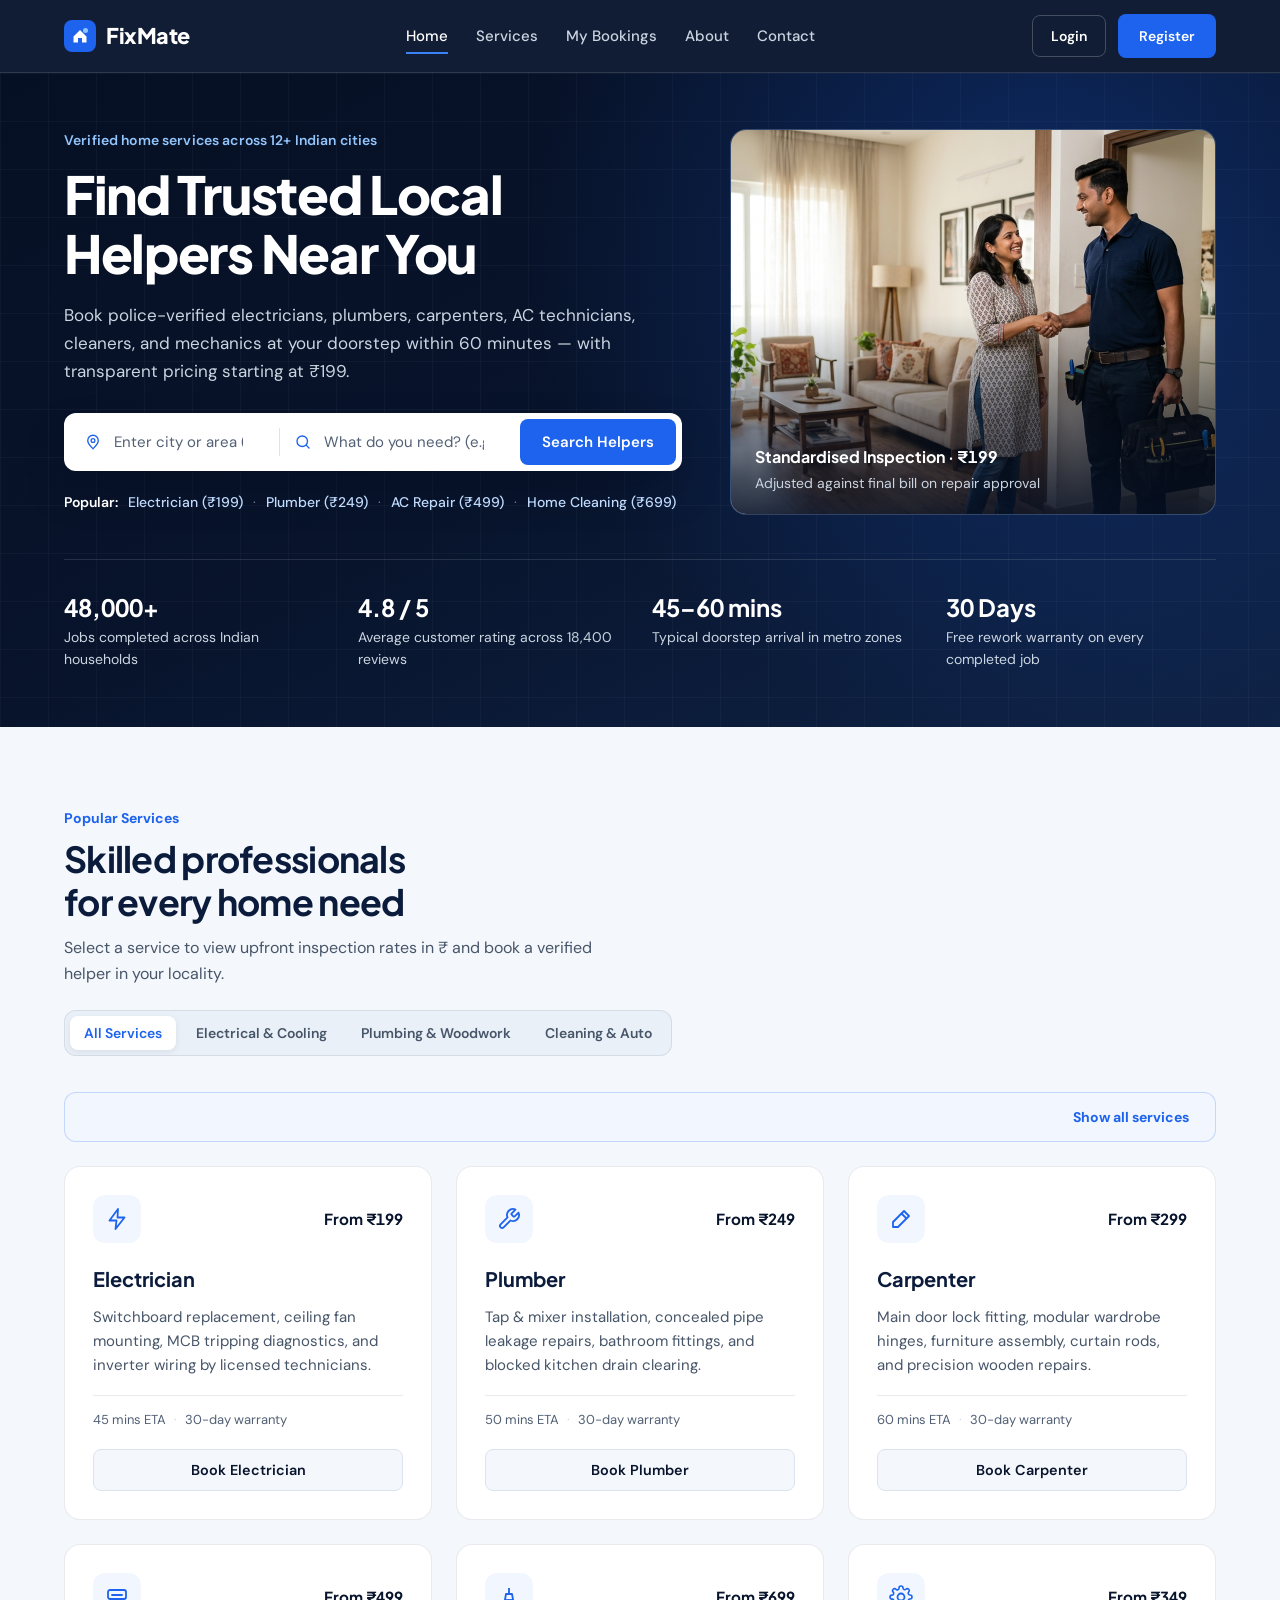
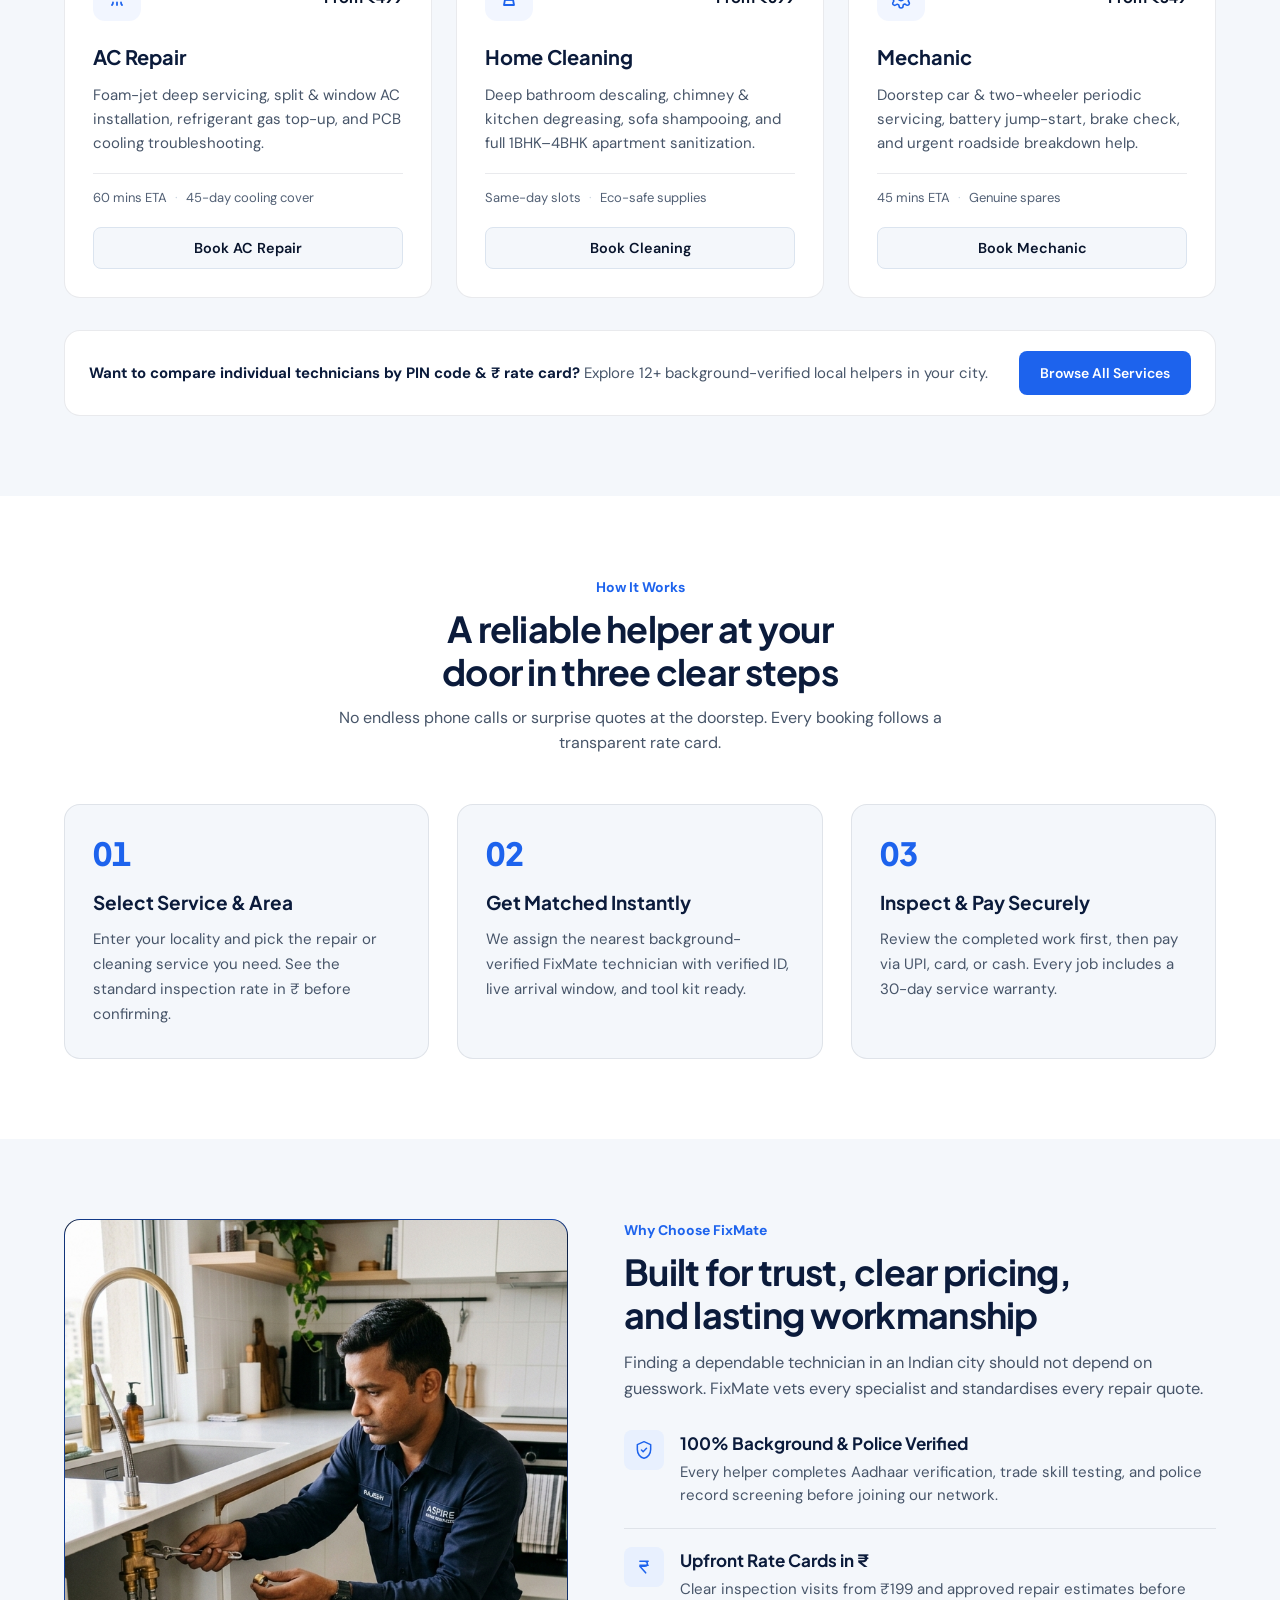
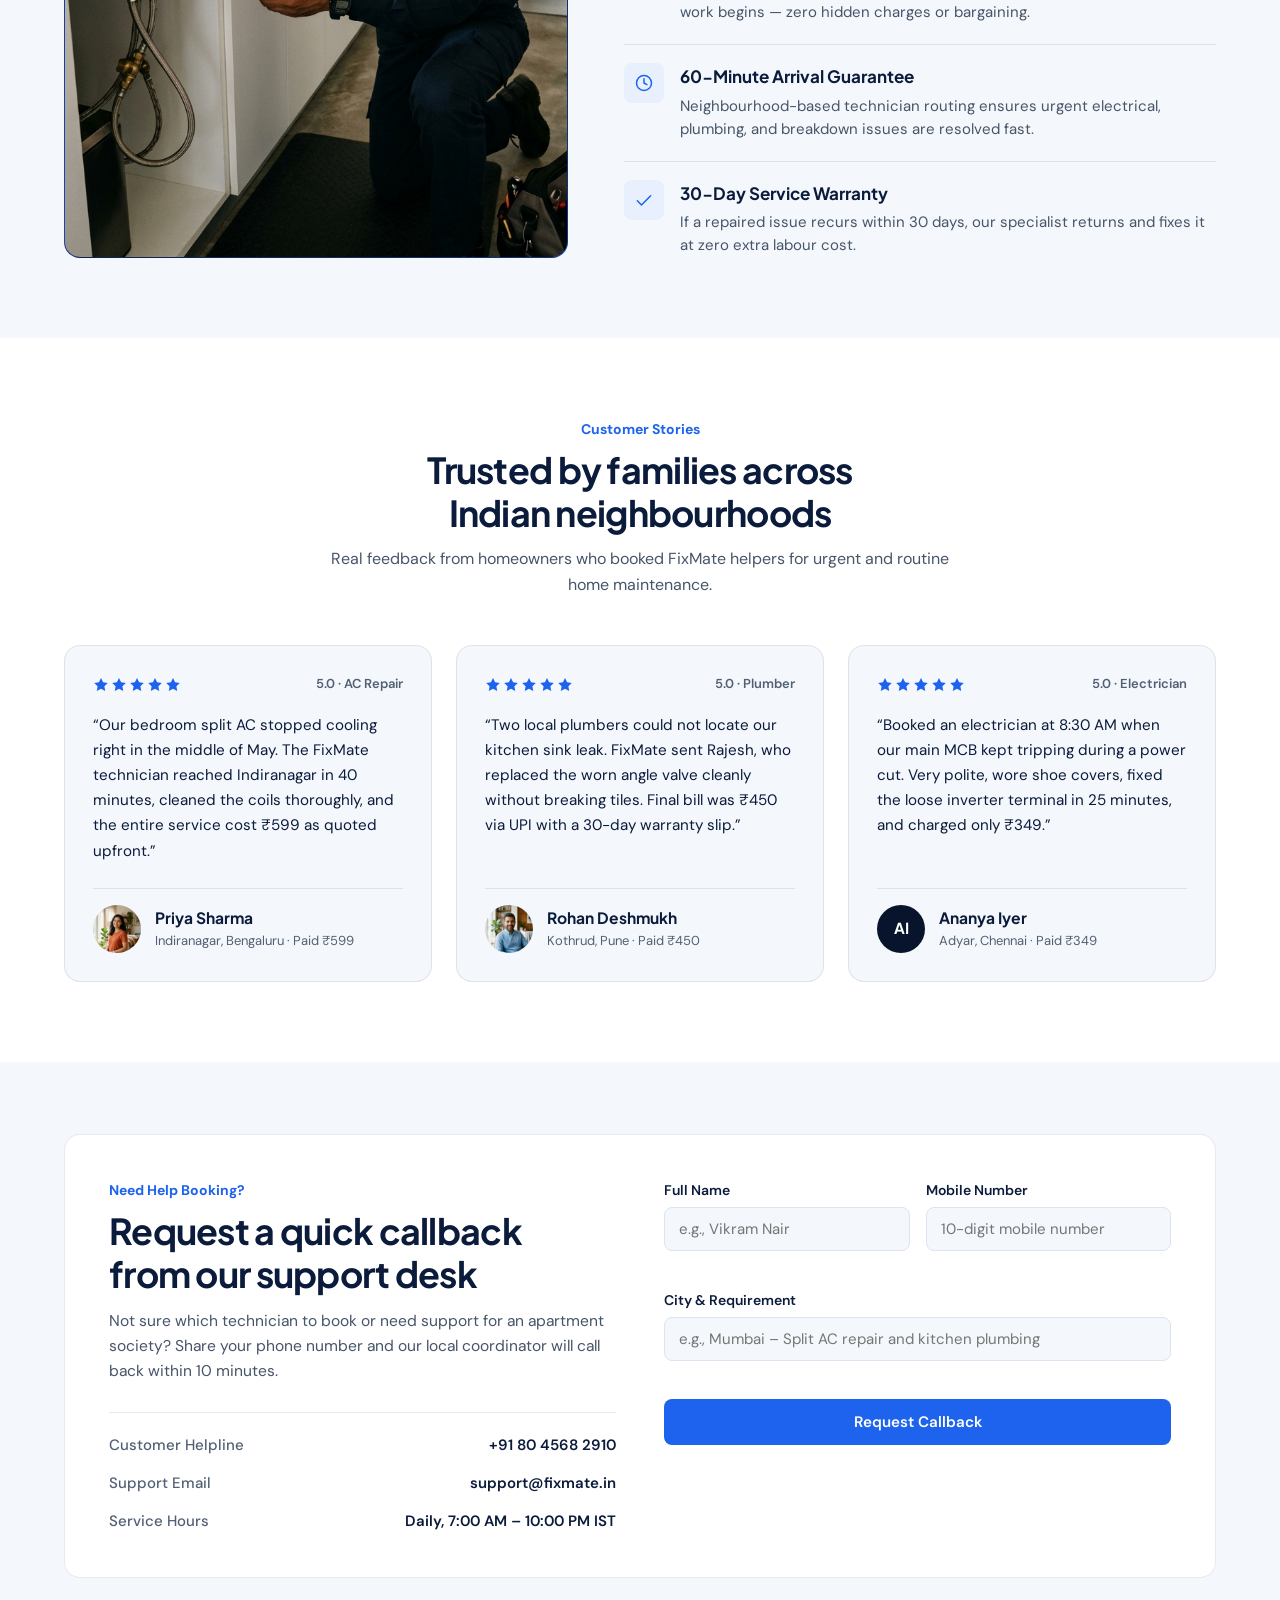
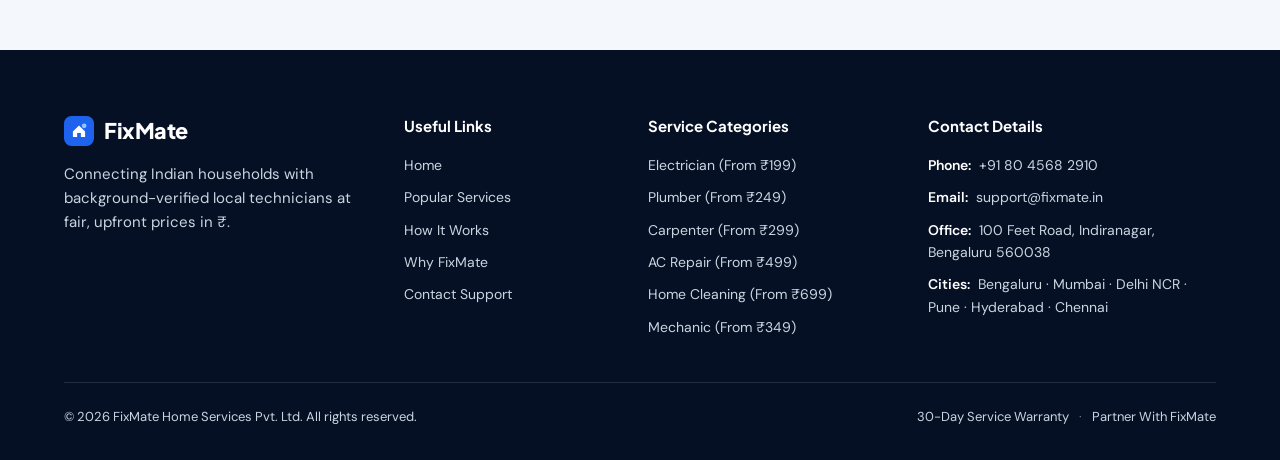
==== fixmate-website/index.html @ 003e2455 "fixmate final version" ====
<!doctype html>
<html lang="en">
  <head>
    <meta charset="UTF-8" />
    <meta name="viewport" content="width=device-width, initial-scale=1.0" />
    <title>FixMate – Find Local Helpers</title>
    <meta
      name="description"
      content="Book background-verified electricians, plumbers, carpenters, AC technicians, home cleaners, and mechanics near you with upfront ₹ pricing."
    />
    <meta property="og:title" content="FixMate – Find Local Helpers" />
    <meta
      property="og:description"
      content="Book background-verified electricians, plumbers, carpenters, AC technicians, home cleaners, and mechanics near you with upfront ₹ pricing."
    />
    <meta property="og:type" content="website" />
    <meta name="twitter:card" content="summary_large_image" />
    <link rel="preconnect" href="https://fonts.googleapis.com" />
    <link rel="preconnect" href="https://fonts.gstatic.com" crossorigin />
    <link
      href="https://fonts.googleapis.com/css2?family=DM+Sans:ital,opsz,wght@0,9..40,400..700;1,9..40,400..700&family=Plus+Jakarta+Sans:wght@500;600;700;800&display=swap"
      rel="stylesheet"
    />
    <link rel="stylesheet" href="css/style.css" />
  </head>
  <body>
    <a class="skip-link" href="#main-content">Skip to main content</a>

    <!-- Header / Navbar -->
    <header class="site-header" id="siteHeader">
      <div class="container header-inner">
        <!-- Zone 1: Brand Wordmark -->
        <a href="#home" class="brand-logo" aria-label="FixMate Home">
          <svg
            class="brand-mark"
            width="32"
            height="32"
            viewBox="0 0 32 32"
            fill="none"
            xmlns="http://www.w3.org/2000/svg"
            aria-hidden="true"
          >
            <rect width="32" height="32" rx="8" fill="#1D63ED" />
            <path
              d="M9.5 16.5L16 10L22.5 16.5V22.5H18V18H14V22.5H9.5V16.5Z"
              fill="#FFFFFF"
            />
            <circle cx="21.5" cy="10.5" r="2.5" fill="#93C5FD" />
          </svg>
          <span class="brand-name">FixMate</span>
        </a>

        <!-- Zone 2: Navigation Links -->
        <nav class="main-nav" aria-label="Primary Navigation">
          <a href="#home" class="nav-link is-active" aria-current="page">Home</a>
          <a href="#services" class="nav-link">Services</a>
          <a href="customer-dashboard.html" class="nav-link">My Bookings</a>
          <a href="#about" class="nav-link">About</a>
          <a href="#contact" class="nav-link">Contact</a>
        </nav>

        <!-- Zone 3: Auth Actions -->
        <div class="header-actions" id="headerAuthArea">
          <a href="login.html" class="btn-ghost">Login</a>
          <a href="register.html" class="btn-primary">Register</a>
        </div>

        <!-- Mobile Menu Toggle -->
        <button
          type="button"
          class="mobile-menu-btn"
          id="mobileMenuBtn"
          aria-expanded="false"
          aria-controls="mobileDrawer"
          aria-label="Open navigation menu"
        >
          <svg width="24" height="24" viewBox="0 0 24 24" fill="none" aria-hidden="true">
            <path
              d="M4 7H20M4 12H20M4 17H20"
              stroke="currentColor"
              stroke-width="2"
              stroke-linecap="round"
            />
          </svg>
        </button>
      </div>

      <!-- Mobile Navigation Drawer -->
      <div class="mobile-drawer" id="mobileDrawer" hidden>
        <nav class="mobile-nav" aria-label="Mobile Navigation">
          <a href="#home" class="mobile-nav-link is-active" aria-current="page">Home</a>
          <a href="#services" class="mobile-nav-link">Services</a>
          <a href="customer-dashboard.html" class="mobile-nav-link">My Bookings</a>
          <a href="#about" class="mobile-nav-link">About</a>
          <a href="#contact" class="mobile-nav-link">Contact</a>
        </nav>
        <div class="mobile-drawer-actions">
          <a href="login.html" class="btn-outline-dark">Login</a>
          <a href="register.html" class="btn-primary">Register</a>
        </div>
      </div>
    </header>

    <main id="main-content">
      <!-- Hero Section -->
      <section class="hero-section" id="home">
        <div class="hero-backdrop" aria-hidden="true"></div>
        <div class="container">
          <div class="hero-grid">
            <div class="hero-copy">
              <p class="hero-kicker">Verified home services across 12+ Indian cities</p>
              <h1 class="hero-title">Find Trusted Local Helpers Near You</h1>
              <p class="hero-subtitle">
                Book police-verified electricians, plumbers, carpenters, AC technicians, cleaners,
                and mechanics at your doorstep within 60 minutes — with transparent pricing starting
                at ₹199.
              </p>

              <!-- Hero Search Bar -->
              <form class="hero-search-form" id="heroSearchForm" novalidate>
                <div class="search-field-group">
                  <label for="locationInput" class="sr-only">Your Location</label>
                  <div class="input-with-icon">
                    <svg
                      class="field-icon"
                      width="18"
                      height="18"
                      viewBox="0 0 24 24"
                      fill="none"
                      aria-hidden="true"
                    >
                      <path
                        d="M12 21C15.5 17.4 19 14.1764 19 10.2C19 6.22355 15.866 3 12 3C8.13401 3 5 6.22355 5 10.2C5 14.1764 8.5 17.4 12 21Z"
                        stroke="currentColor"
                        stroke-width="1.8"
                      />
                      <circle cx="12" cy="10" r="2.5" stroke="currentColor" stroke-width="1.8" />
                    </svg>
                    <input
                      type="text"
                      id="locationInput"
                      name="location"
                      list="indianCitiesList"
                      placeholder="Enter city or area (e.g., Bengaluru)"
                      autocomplete="off"
                    />
                    <datalist id="indianCitiesList">
                      <option value="Indiranagar, Bengaluru"></option>
                      <option value="Andheri West, Mumbai"></option>
                      <option value="Saket, New Delhi"></option>
                      <option value="Kothrud, Pune"></option>
                      <option value="Banjara Hills, Hyderabad"></option>
                      <option value="Adyar, Chennai"></option>
                    </datalist>
                  </div>
                </div>

                <div class="search-divider" aria-hidden="true"></div>

                <div class="search-field-group">
                  <label for="serviceInput" class="sr-only">Search Service</label>
                  <div class="input-with-icon">
                    <svg
                      class="field-icon"
                      width="18"
                      height="18"
                      viewBox="0 0 24 24"
                      fill="none"
                      aria-hidden="true"
                    >
                      <circle cx="11" cy="11" r="7" stroke="currentColor" stroke-width="1.8" />
                      <path
                        d="M20 20L16.5 16.5"
                        stroke="currentColor"
                        stroke-width="1.8"
                        stroke-linecap="round"
                      />
                    </svg>
                    <input
                      type="text"
                      id="serviceInput"
                      name="service"
                      list="popularServicesList"
                      placeholder="What do you need? (e.g., Electrician, AC Repair)"
                      autocomplete="off"
                    />
                    <datalist id="popularServicesList">
                      <option value="Electrician"></option>
                      <option value="Plumber"></option>
                      <option value="Carpenter"></option>
                      <option value="AC Repair"></option>
                      <option value="Home Cleaning"></option>
                      <option value="Mechanic"></option>
                    </datalist>
                  </div>
                </div>

                <button type="submit" class="btn-search">Search Helpers</button>
              </form>

              <!-- Quick Search Shortcuts -->
              <div class="hero-quick-links">
                <span class="quick-label">Popular:</span>
                <button type="button" class="quick-link-btn" data-quick-service="Electrician">
                  Electrician (₹199)
                </button>
                <span class="meta-sep" aria-hidden="true">·</span>
                <button type="button" class="quick-link-btn" data-quick-service="Plumber">
                  Plumber (₹249)
                </button>
                <span class="meta-sep" aria-hidden="true">·</span>
                <button type="button" class="quick-link-btn" data-quick-service="AC Repair">
                  AC Repair (₹499)
                </button>
                <span class="meta-sep" aria-hidden="true">·</span>
                <button type="button" class="quick-link-btn" data-quick-service="Home Cleaning">
                  Home Cleaning (₹699)
                </button>
              </div>
            </div>

            <!-- Hero Visual Column -->
            <div class="hero-visual">
              <div class="hero-image-frame">
                <img
                  src="assets/images/hero-helper.jpg"
                  alt="FixMate uniformed home technician warmly greeting an Indian homeowner in a sunlit living room"
                  referrerpolicy="no-referrer"
                  loading="eager"
                />
                <div class="hero-image-scrim" aria-hidden="true"></div>
                <div class="hero-image-caption">
                  <p class="caption-title">Standardised Inspection · ₹199</p>
                  <p class="caption-sub">Adjusted against final bill on repair approval</p>
                </div>
              </div>
            </div>
          </div>

          <!-- Full-Width Proof & Metrics Strip -->
          <div class="hero-metrics-strip" aria-label="Platform Trust Highlights">
            <div class="metric-item">
              <p class="metric-value">48,000+</p>
              <p class="metric-label">Jobs completed across Indian households</p>
            </div>
            <div class="metric-item">
              <p class="metric-value">4.8 / 5</p>
              <p class="metric-label">Average customer rating across 18,400 reviews</p>
            </div>
            <div class="metric-item">
              <p class="metric-value">45–60 mins</p>
              <p class="metric-label">Typical doorstep arrival in metro zones</p>
            </div>
            <div class="metric-item">
              <p class="metric-value">30 Days</p>
              <p class="metric-label">Free rework warranty on every completed job</p>
            </div>
          </div>
        </div>
      </section>

      <!-- Popular Services Section -->
      <section class="section services-section" id="services">
        <div class="container">
          <div class="section-header-row">
            <div class="section-heading-block">
              <p class="section-eyebrow">Popular Services</p>
              <h2 class="section-title">Skilled professionals for every home need</h2>
              <p class="section-description">
                Select a service to view upfront inspection rates in ₹ and book a verified helper in
                your locality.
              </p>
            </div>

            <!-- Interactive Category Filter Tabs -->
            <div class="filter-tabs" role="tablist" aria-label="Filter services by category">
              <button
                type="button"
                class="filter-tab is-active"
                role="tab"
                aria-selected="true"
                data-category="all"
              >
                All Services
              </button>
              <button
                type="button"
                class="filter-tab"
                role="tab"
                aria-selected="false"
                data-category="electrical"
              >
                Electrical &amp; Cooling
              </button>
              <button
                type="button"
                class="filter-tab"
                role="tab"
                aria-selected="false"
                data-category="maintenance"
              >
                Plumbing &amp; Woodwork
              </button>
              <button
                type="button"
                class="filter-tab"
                role="tab"
                aria-selected="false"
                data-category="care"
              >
                Cleaning &amp; Auto
              </button>
            </div>
          </div>

          <!-- Search Filter Banner (shown dynamically when filtering via hero search) -->
          <div class="search-status-bar" id="searchStatusBar" hidden>
            <p class="search-status-text" id="searchStatusText"></p>
            <button type="button" class="btn-text-reset" id="resetSearchBtn">
              Show all services
            </button>
          </div>

          <!-- Services Grid -->
          <div class="services-grid" id="servicesGrid">
            <!-- 1. Electrician -->
            <article
              class="service-card"
              data-service="Electrician"
              data-category="electrical"
              data-keywords="electrician wiring switchboard fan light mcb inverter socket power"
              data-price="199"
            >
              <div class="service-card-top">
                <div class="service-icon-box" aria-hidden="true">
                  <svg width="24" height="24" viewBox="0 0 24 24" fill="none">
                    <path
                      d="M13 2L4.5 13.5H11.5L10.5 22L19.5 10.5H12.5L13 2Z"
                      stroke="currentColor"
                      stroke-width="1.8"
                      stroke-linejoin="round"
                    />
                  </svg>
                </div>
                <span class="service-price">From ₹199</span>
              </div>
              <h3 class="service-title">Electrician</h3>
              <p class="service-desc">
                Switchboard replacement, ceiling fan mounting, MCB tripping diagnostics, and
                inverter wiring by licensed technicians.
              </p>
              <div class="service-meta">
                <span>45 mins ETA</span>
                <span class="meta-sep" aria-hidden="true">·</span>
                <span>30-day warranty</span>
              </div>
              <button
                type="button"
                class="btn-card-action"
                data-book-service="Electrician"
                data-book-price="199"
              >
                Book Electrician
              </button>
            </article>

            <!-- 2. Plumber -->
            <article
              class="service-card"
              data-service="Plumber"
              data-category="maintenance"
              data-keywords="plumber pipe leak tap sink toilet bathroom drainage tank motor"
              data-price="249"
            >
              <div class="service-card-top">
                <div class="service-icon-box" aria-hidden="true">
                  <svg width="24" height="24" viewBox="0 0 24 24" fill="none">
                    <path
                      d="M14.7 6.3a1 1 0 0 0 0 1.4l1.6 1.6a1 1 0 0 0 1.4 0l3.77-3.77a6 6 0 0 1-7.94 7.94l-6.91 6.91a2.12 2.12 0 0 1-3-3l6.91-6.91a6 6 0 0 1 7.94-7.94l-3.76 3.76Z"
                      stroke="currentColor"
                      stroke-width="1.8"
                      stroke-linecap="round"
                      stroke-linejoin="round"
                    />
                  </svg>
                </div>
                <span class="service-price">From ₹249</span>
              </div>
              <h3 class="service-title">Plumber</h3>
              <p class="service-desc">
                Tap &amp; mixer installation, concealed pipe leakage repairs, bathroom fittings, and
                blocked kitchen drain clearing.
              </p>
              <div class="service-meta">
                <span>50 mins ETA</span>
                <span class="meta-sep" aria-hidden="true">·</span>
                <span>30-day warranty</span>
              </div>
              <button
                type="button"
                class="btn-card-action"
                data-book-service="Plumber"
                data-book-price="249"
              >
                Book Plumber
              </button>
            </article>

            <!-- 3. Carpenter -->
            <article
              class="service-card"
              data-service="Carpenter"
              data-category="maintenance"
              data-keywords="carpenter wood furniture door lock hinge cupboard wardrobe shelf"
              data-price="299"
            >
              <div class="service-card-top">
                <div class="service-icon-box" aria-hidden="true">
                  <svg width="24" height="24" viewBox="0 0 24 24" fill="none">
                    <path
                      d="M15 4L20 9L9 20H4V15L15 4Z"
                      stroke="currentColor"
                      stroke-width="1.8"
                      stroke-linejoin="round"
                    />
                    <path d="M12.5 6.5L17.5 11.5" stroke="currentColor" stroke-width="1.8" />
                  </svg>
                </div>
                <span class="service-price">From ₹299</span>
              </div>
              <h3 class="service-title">Carpenter</h3>
              <p class="service-desc">
                Main door lock fitting, modular wardrobe hinges, furniture assembly, curtain rods,
                and precision wooden repairs.
              </p>
              <div class="service-meta">
                <span>60 mins ETA</span>
                <span class="meta-sep" aria-hidden="true">·</span>
                <span>30-day warranty</span>
              </div>
              <button
                type="button"
                class="btn-card-action"
                data-book-service="Carpenter"
                data-book-price="299"
              >
                Book Carpenter
              </button>
            </article>

            <!-- 4. AC Repair -->
            <article
              class="service-card"
              data-service="AC Repair"
              data-category="electrical"
              data-keywords="ac repair air conditioner cooling gas refill split window servicing jet"
              data-price="499"
            >
              <div class="service-card-top">
                <div class="service-icon-box" aria-hidden="true">
                  <svg width="24" height="24" viewBox="0 0 24 24" fill="none">
                    <rect
                      x="3"
                      y="5"
                      width="18"
                      height="9"
                      rx="2"
                      stroke="currentColor"
                      stroke-width="1.8"
                    />
                    <path d="M7 10H17" stroke="currentColor" stroke-width="1.8" stroke-linecap="round" />
                    <path
                      d="M8 17.5C8 19 7 20 7 20M12 17.5C12 19 12 20 12 20M16 17.5C16 19 17 20 17 20"
                      stroke="currentColor"
                      stroke-width="1.8"
                      stroke-linecap="round"
                    />
                  </svg>
                </div>
                <span class="service-price">From ₹499</span>
              </div>
              <h3 class="service-title">AC Repair</h3>
              <p class="service-desc">
                Foam-jet deep servicing, split &amp; window AC installation, refrigerant gas top-up,
                and PCB cooling troubleshooting.
              </p>
              <div class="service-meta">
                <span>60 mins ETA</span>
                <span class="meta-sep" aria-hidden="true">·</span>
                <span>45-day cooling cover</span>
              </div>
              <button
                type="button"
                class="btn-card-action"
                data-book-service="AC Repair"
                data-book-price="499"
              >
                Book AC Repair
              </button>
            </article>

            <!-- 5. Home Cleaning -->
            <article
              class="service-card"
              data-service="Home Cleaning"
              data-category="care"
              data-keywords="home cleaning deep clean kitchen bathroom sofa sanitization maid"
              data-price="699"
            >
              <div class="service-card-top">
                <div class="service-icon-box" aria-hidden="true">
                  <svg width="24" height="24" viewBox="0 0 24 24" fill="none">
                    <path
                      d="M12 3V9M9 9H15L17 20H7L9 9Z"
                      stroke="currentColor"
                      stroke-width="1.8"
                      stroke-linejoin="round"
                    />
                    <path d="M8 15H16" stroke="currentColor" stroke-width="1.8" />
                  </svg>
                </div>
                <span class="service-price">From ₹699</span>
              </div>
              <h3 class="service-title">Home Cleaning</h3>
              <p class="service-desc">
                Deep bathroom descaling, chimney &amp; kitchen degreasing, sofa shampooing, and
                full 1BHK–4BHK apartment sanitization.
              </p>
              <div class="service-meta">
                <span>Same-day slots</span>
                <span class="meta-sep" aria-hidden="true">·</span>
                <span>Eco-safe supplies</span>
              </div>
              <button
                type="button"
                class="btn-card-action"
                data-book-service="Home Cleaning"
                data-book-price="699"
              >
                Book Cleaning
              </button>
            </article>

            <!-- 6. Mechanic -->
            <article
              class="service-card"
              data-service="Mechanic"
              data-category="care"
              data-keywords="mechanic car bike scooter battery jumpstart puncture breakdown auto"
              data-price="349"
            >
              <div class="service-card-top">
                <div class="service-icon-box" aria-hidden="true">
                  <svg width="24" height="24" viewBox="0 0 24 24" fill="none">
                    <circle cx="12" cy="12" r="3.5" stroke="currentColor" stroke-width="1.8" />
                    <path
                      d="M19.4 15a1.65 1.65 0 0 0 .33 1.82l.06.06a2 2 0 1 1-2.83 2.83l-.06-.06a1.65 1.65 0 0 0-1.82-.33 1.65 1.65 0 0 0-1 1.51V21a2 2 0 1 1-4 0v-.09A1.65 1.65 0 0 0 9 19.4a1.65 1.65 0 0 0-1.82.33l-.06.06a2 2 0 1 1-2.83-2.83l.06-.06a1.65 1.65 0 0 0 .33-1.82 1.65 1.65 0 0 0-1.51-1H3a2 2 0 1 1 0-4h.09A1.65 1.65 0 0 0 4.6 9a1.65 1.65 0 0 0-.33-1.82l-.06-.06a2 2 0 1 1 2.83-2.83l.06.06a1.65 1.65 0 0 0 1.82.33H9a1.65 1.65 0 0 0 1-1.51V3a2 2 0 1 1 4 0v.09a1.65 1.65 0 0 0 1 1.51 1.65 1.65 0 0 0 1.82-.33l.06-.06a2 2 0 1 1 2.83 2.83l-.06.06a1.65 1.65 0 0 0-.33 1.82V9c.26.6.77 1 1.51 1H21a2 2 0 1 1 0 4h-.09a1.65 1.65 0 0 0-1.51 1Z"
                      stroke="currentColor"
                      stroke-width="1.6"
                      stroke-linecap="round"
                      stroke-linejoin="round"
                    />
                  </svg>
                </div>
                <span class="service-price">From ₹349</span>
              </div>
              <h3 class="service-title">Mechanic</h3>
              <p class="service-desc">
                Doorstep car &amp; two-wheeler periodic servicing, battery jump-start, brake check,
                and urgent roadside breakdown help.
              </p>
              <div class="service-meta">
                <span>45 mins ETA</span>
                <span class="meta-sep" aria-hidden="true">·</span>
                <span>Genuine spares</span>
              </div>
              <button
                type="button"
                class="btn-card-action"
                data-book-service="Mechanic"
                data-book-price="349"
              >
                Book Mechanic
              </button>
            </article>
          </div>

          <!-- Empty Search State -->
          <div class="empty-services-state" id="emptyServicesState" hidden>
            <h3>No matching service found</h3>
            <p>
              We could not match that keyword with our standard categories. Try searching for
              Electrician, Plumber, Carpenter, AC Repair, Home Cleaning, or Mechanic.
            </p>
            <button type="button" class="btn-primary" id="emptyResetBtn">View All Services</button>
          </div>

          <div class="services-directory-footer">
            <p class="services-directory-note">
              <strong>Want to compare individual technicians by PIN code &amp; ₹ rate card?</strong>
              Explore 12+ background-verified local helpers in your city.
            </p>
            <a href="services.html" class="btn-primary">Browse All Services</a>
          </div>
        </div>
      </section>

      <!-- How It Works Section -->
      <section class="section how-it-works-section" id="how-it-works">
        <div class="container">
          <div class="section-heading-center">
            <p class="section-eyebrow">How It Works</p>
            <h2 class="section-title">A reliable helper at your door in three clear steps</h2>
            <p class="section-description">
              No endless phone calls or surprise quotes at the doorstep. Every booking follows a
              transparent rate card.
            </p>
          </div>

          <div class="steps-grid">
            <article class="step-card">
              <div class="step-number">01</div>
              <h3 class="step-title">Select Service &amp; Area</h3>
              <p class="step-desc">
                Enter your locality and pick the repair or cleaning service you need. See the
                standard inspection rate in ₹ before confirming.
              </p>
            </article>

            <article class="step-card">
              <div class="step-number">02</div>
              <h3 class="step-title">Get Matched Instantly</h3>
              <p class="step-desc">
                We assign the nearest background-verified FixMate technician with verified ID,
                live arrival window, and tool kit ready.
              </p>
            </article>

            <article class="step-card">
              <div class="step-number">03</div>
              <h3 class="step-title">Inspect &amp; Pay Securely</h3>
              <p class="step-desc">
                Review the completed work first, then pay via UPI, card, or cash. Every job
                includes a 30-day service warranty.
              </p>
            </article>
          </div>
        </div>
      </section>

      <!-- Why Choose FixMate Section -->
      <section class="section why-section" id="about">
        <div class="container">
          <div class="why-grid">
            <div class="why-visual">
              <div class="why-image-frame">
                <img
                  src="assets/images/why-fixmate.jpg"
                  alt="Verified FixMate plumber inspecting kitchen brass fittings with precision tools"
                  referrerpolicy="no-referrer"
                  loading="lazy"
                />
              </div>
            </div>

            <div class="why-content">
              <p class="section-eyebrow">Why Choose FixMate</p>
              <h2 class="section-title">Built for trust, clear pricing, and lasting workmanship</h2>
              <p class="why-lead">
                Finding a dependable technician in an Indian city should not depend on guesswork.
                FixMate vets every specialist and standardises every repair quote.
              </p>

              <div class="benefits-list">
                <div class="benefit-item">
                  <div class="benefit-icon" aria-hidden="true">
                    <svg width="20" height="20" viewBox="0 0 24 24" fill="none">
                      <path
                        d="M12 2L4 5.5V11.5C4 16.5 7.4 21 12 22C16.6 21 20 16.5 20 11.5V5.5L12 2Z"
                        stroke="currentColor"
                        stroke-width="1.8"
                        stroke-linejoin="round"
                      />
                      <path
                        d="M9 12L11 14L15 10"
                        stroke="currentColor"
                        stroke-width="1.8"
                        stroke-linecap="round"
                        stroke-linejoin="round"
                      />
                    </svg>
                  </div>
                  <div>
                    <h3 class="benefit-title">100% Background &amp; Police Verified</h3>
                    <p class="benefit-desc">
                      Every helper completes Aadhaar verification, trade skill testing, and police
                      record screening before joining our network.
                    </p>
                  </div>
                </div>

                <div class="benefit-item">
                  <div class="benefit-icon" aria-hidden="true">
                    <svg width="20" height="20" viewBox="0 0 24 24" fill="none">
                      <path
                        d="M7 5H17M7 10H17M13 5C14.6569 5 16 6.34315 16 8C16 9.65685 14.6569 11 13 11H7L14 19"
                        stroke="currentColor"
                        stroke-width="1.8"
                        stroke-linecap="round"
                        stroke-linejoin="round"
                      />
                    </svg>
                  </div>
                  <div>
                    <h3 class="benefit-title">Upfront Rate Cards in ₹</h3>
                    <p class="benefit-desc">
                      Clear inspection visits from ₹199 and approved repair estimates before work
                      begins — zero hidden charges or bargaining.
                    </p>
                  </div>
                </div>

                <div class="benefit-item">
                  <div class="benefit-icon" aria-hidden="true">
                    <svg width="20" height="20" viewBox="0 0 24 24" fill="none">
                      <circle cx="12" cy="12" r="9" stroke="currentColor" stroke-width="1.8" />
                      <path
                        d="M12 7V12L15.5 14"
                        stroke="currentColor"
                        stroke-width="1.8"
                        stroke-linecap="round"
                      />
                    </svg>
                  </div>
                  <div>
                    <h3 class="benefit-title">60-Minute Arrival Guarantee</h3>
                    <p class="benefit-desc">
                      Neighbourhood-based technician routing ensures urgent electrical, plumbing, and
                      breakdown issues are resolved fast.
                    </p>
                  </div>
                </div>

                <div class="benefit-item">
                  <div class="benefit-icon" aria-hidden="true">
                    <svg width="20" height="20" viewBox="0 0 24 24" fill="none">
                      <path
                        d="M20 7L9 18L4 13"
                        stroke="currentColor"
                        stroke-width="1.8"
                        stroke-linecap="round"
                        stroke-linejoin="round"
                      />
                    </svg>
                  </div>
                  <div>
                    <h3 class="benefit-title">30-Day Service Warranty</h3>
                    <p class="benefit-desc">
                      If a repaired issue recurs within 30 days, our specialist returns and fixes it
                      at zero extra labour cost.
                    </p>
                  </div>
                </div>
              </div>
            </div>
          </div>
        </div>
      </section>

      <!-- Customer Testimonials Section -->
      <section class="section testimonials-section" id="testimonials">
        <div class="container">
          <div class="section-heading-center">
            <p class="section-eyebrow">Customer Stories</p>
            <h2 class="section-title">Trusted by families across Indian neighbourhoods</h2>
            <p class="section-description">
              Real feedback from homeowners who booked FixMate helpers for urgent and routine home
              maintenance.
            </p>
          </div>

          <div class="testimonials-grid">
            <article class="testimonial-card">
              <div class="testimonial-rating" aria-label="Rated 5 out of 5 stars">
                <svg class="stars-svg" width="88" height="16" viewBox="0 0 88 16" fill="none" aria-hidden="true">
                  <path d="M8 1L10.1 5.3L14.8 6L11.4 9.3L12.2 14L8 11.8L3.8 14L4.6 9.3L1.2 6L5.9 5.3L8 1Z" fill="#1D63ED" />
                  <path d="M26 1L28.1 5.3L32.8 6L29.4 9.3L30.2 14L26 11.8L21.8 14L22.6 9.3L19.2 6L23.9 5.3L26 1Z" fill="#1D63ED" />
                  <path d="M44 1L46.1 5.3L50.8 6L47.4 9.3L48.2 14L44 11.8L39.8 14L40.6 9.3L37.2 6L41.9 5.3L44 1Z" fill="#1D63ED" />
                  <path d="M62 1L64.1 5.3L68.8 6L65.4 9.3L66.2 14L62 11.8L57.8 14L58.6 9.3L55.2 6L59.9 5.3L62 1Z" fill="#1D63ED" />
                  <path d="M80 1L82.1 5.3L86.8 6L83.4 9.3L84.2 14L80 11.8L75.8 14L76.6 9.3L73.2 6L77.9 5.3L80 1Z" fill="#1D63ED" />
                </svg>
                <span class="rating-text">5.0 · AC Repair</span>
              </div>
              <blockquote class="testimonial-quote">
                “Our bedroom split AC stopped cooling right in the middle of May. The FixMate
                technician reached Indiranagar in 40 minutes, cleaned the coils thoroughly, and the
                entire service cost ₹599 as quoted upfront.”
              </blockquote>
              <div class="testimonial-author">
                <img
                  class="author-avatar"
                  src="assets/images/testimonial-priya.jpg"
                  alt="Priya Sharma"
                  referrerpolicy="no-referrer"
                  loading="lazy"
                />
                <div>
                  <p class="author-name">Priya Sharma</p>
                  <p class="author-meta">Indiranagar, Bengaluru · Paid ₹599</p>
                </div>
              </div>
            </article>

            <article class="testimonial-card">
              <div class="testimonial-rating" aria-label="Rated 5 out of 5 stars">
                <svg class="stars-svg" width="88" height="16" viewBox="0 0 88 16" fill="none" aria-hidden="true">
                  <path d="M8 1L10.1 5.3L14.8 6L11.4 9.3L12.2 14L8 11.8L3.8 14L4.6 9.3L1.2 6L5.9 5.3L8 1Z" fill="#1D63ED" />
                  <path d="M26 1L28.1 5.3L32.8 6L29.4 9.3L30.2 14L26 11.8L21.8 14L22.6 9.3L19.2 6L23.9 5.3L26 1Z" fill="#1D63ED" />
                  <path d="M44 1L46.1 5.3L50.8 6L47.4 9.3L48.2 14L44 11.8L39.8 14L40.6 9.3L37.2 6L41.9 5.3L44 1Z" fill="#1D63ED" />
                  <path d="M62 1L64.1 5.3L68.8 6L65.4 9.3L66.2 14L62 11.8L57.8 14L58.6 9.3L55.2 6L59.9 5.3L62 1Z" fill="#1D63ED" />
                  <path d="M80 1L82.1 5.3L86.8 6L83.4 9.3L84.2 14L80 11.8L75.8 14L76.6 9.3L73.2 6L77.9 5.3L80 1Z" fill="#1D63ED" />
                </svg>
                <span class="rating-text">5.0 · Plumber</span>
              </div>
              <blockquote class="testimonial-quote">
                “Two local plumbers could not locate our kitchen sink leak. FixMate sent Rajesh, who
                replaced the worn angle valve cleanly without breaking tiles. Final bill was ₹450
                via UPI with a 30-day warranty slip.”
              </blockquote>
              <div class="testimonial-author">
                <img
                  class="author-avatar"
                  src="assets/images/testimonial-rohan.jpg"
                  alt="Rohan Deshmukh"
                  referrerpolicy="no-referrer"
                  loading="lazy"
                />
                <div>
                  <p class="author-name">Rohan Deshmukh</p>
                  <p class="author-meta">Kothrud, Pune · Paid ₹450</p>
                </div>
              </div>
            </article>

            <article class="testimonial-card">
              <div class="testimonial-rating" aria-label="Rated 5 out of 5 stars">
                <svg class="stars-svg" width="88" height="16" viewBox="0 0 88 16" fill="none" aria-hidden="true">
                  <path d="M8 1L10.1 5.3L14.8 6L11.4 9.3L12.2 14L8 11.8L3.8 14L4.6 9.3L1.2 6L5.9 5.3L8 1Z" fill="#1D63ED" />
                  <path d="M26 1L28.1 5.3L32.8 6L29.4 9.3L30.2 14L26 11.8L21.8 14L22.6 9.3L19.2 6L23.9 5.3L26 1Z" fill="#1D63ED" />
                  <path d="M44 1L46.1 5.3L50.8 6L47.4 9.3L48.2 14L44 11.8L39.8 14L40.6 9.3L37.2 6L41.9 5.3L44 1Z" fill="#1D63ED" />
                  <path d="M62 1L64.1 5.3L68.8 6L65.4 9.3L66.2 14L62 11.8L57.8 14L58.6 9.3L55.2 6L59.9 5.3L62 1Z" fill="#1D63ED" />
                  <path d="M80 1L82.1 5.3L86.8 6L83.4 9.3L84.2 14L80 11.8L75.8 14L76.6 9.3L73.2 6L77.9 5.3L80 1Z" fill="#1D63ED" />
                </svg>
                <span class="rating-text">5.0 · Electrician</span>
              </div>
              <blockquote class="testimonial-quote">
                “Booked an electrician at 8:30 AM when our main MCB kept tripping during a power
                cut. Very polite, wore shoe covers, fixed the loose inverter terminal in 25 minutes,
                and charged only ₹349.”
              </blockquote>
              <div class="testimonial-author">
                <div class="author-monogram" aria-hidden="true">AI</div>
                <div>
                  <p class="author-name">Ananya Iyer</p>
                  <p class="author-meta">Adyar, Chennai · Paid ₹349</p>
                </div>
              </div>
            </article>
          </div>
        </div>
      </section>

      <!-- Contact & Support Section -->
      <section class="section contact-section" id="contact">
        <div class="container">
          <div class="contact-panel">
            <div class="contact-info">
              <p class="section-eyebrow">Need Help Booking?</p>
              <h2 class="section-title">Request a quick callback from our support desk</h2>
              <p class="contact-lead">
                Not sure which technician to book or need support for an apartment society? Share
                your phone number and our local coordinator will call back within 10 minutes.
              </p>

              <div class="contact-details-list">
                <div class="contact-detail-row">
                  <span class="contact-detail-label">Customer Helpline</span>
                  <a href="tel:+918045682910" class="contact-detail-value">+91 80 4568 2910</a>
                </div>
                <div class="contact-detail-row">
                  <span class="contact-detail-label">Support Email</span>
                  <a href="mailto:support@fixmate.in" class="contact-detail-value">
                    support@fixmate.in
                  </a>
                </div>
                <div class="contact-detail-row">
                  <span class="contact-detail-label">Service Hours</span>
                  <span class="contact-detail-value">Daily, 7:00 AM – 10:00 PM IST</span>
                </div>
              </div>
            </div>

            <form class="contact-form" id="contactForm" novalidate>
              <div class="form-row-two">
                <div class="form-field">
                  <label for="contactName">Full Name</label>
                  <input
                    type="text"
                    id="contactName"
                    name="name"
                    placeholder="e.g., Vikram Nair"
                    required
                  />
                  <span class="field-error" id="contactNameError" aria-live="polite"></span>
                </div>
                <div class="form-field">
                  <label for="contactPhone">Mobile Number</label>
                  <input
                    type="tel"
                    id="contactPhone"
                    name="phone"
                    placeholder="10-digit mobile number"
                    maxlength="10"
                    required
                  />
                  <span class="field-error" id="contactPhoneError" aria-live="polite"></span>
                </div>
              </div>

              <div class="form-field">
                <label for="contactCity">City &amp; Requirement</label>
                <input
                  type="text"
                  id="contactCity"
                  name="requirement"
                  placeholder="e.g., Mumbai – Split AC repair and kitchen plumbing"
                  required
                />
                <span class="field-error" id="contactCityError" aria-live="polite"></span>
              </div>

              <button type="submit" class="btn-primary btn-full">Request Callback</button>

              <div class="form-feedback" id="contactFeedback" role="status" hidden></div>
            </form>
          </div>
        </div>
      </section>
    </main>

    <!-- Footer -->
    <footer class="site-footer">
      <div class="container">
        <div class="footer-grid">
          <div class="footer-brand-col">
            <a href="#home" class="brand-logo footer-logo" aria-label="FixMate Home">
              <svg
                class="brand-mark"
                width="30"
                height="30"
                viewBox="0 0 32 32"
                fill="none"
                xmlns="http://www.w3.org/2000/svg"
                aria-hidden="true"
              >
                <rect width="32" height="32" rx="8" fill="#1D63ED" />
                <path
                  d="M9.5 16.5L16 10L22.5 16.5V22.5H18V18H14V22.5H9.5V16.5Z"
                  fill="#FFFFFF"
                />
                <circle cx="21.5" cy="10.5" r="2.5" fill="#93C5FD" />
              </svg>
              <span class="brand-name brand-name-light">FixMate</span>
            </a>
            <p class="footer-tagline">
              Connecting Indian households with background-verified local technicians at fair,
              upfront prices in ₹.
            </p>
          </div>

          <div class="footer-links-col">
            <h3 class="footer-heading">Useful Links</h3>
            <ul class="footer-links">
              <li><a href="#home">Home</a></li>
              <li><a href="#services">Popular Services</a></li>
              <li><a href="#how-it-works">How It Works</a></li>
              <li><a href="#about">Why FixMate</a></li>
              <li><a href="#contact">Contact Support</a></li>
            </ul>
          </div>

          <div class="footer-links-col">
            <h3 class="footer-heading">Service Categories</h3>
            <ul class="footer-links">
              <li><a href="#services" data-footer-service="Electrician">Electrician (From ₹199)</a></li>
              <li><a href="#services" data-footer-service="Plumber">Plumber (From ₹249)</a></li>
              <li><a href="#services" data-footer-service="Carpenter">Carpenter (From ₹299)</a></li>
              <li><a href="#services" data-footer-service="AC Repair">AC Repair (From ₹499)</a></li>
              <li><a href="#services" data-footer-service="Home Cleaning">Home Cleaning (From ₹699)</a></li>
              <li><a href="#services" data-footer-service="Mechanic">Mechanic (From ₹349)</a></li>
            </ul>
          </div>

          <div class="footer-links-col">
            <h3 class="footer-heading">Contact Details</h3>
            <ul class="footer-contact-list">
              <li>
                <span class="footer-contact-label">Phone:</span>
                <a href="tel:+918045682910">+91 80 4568 2910</a>
              </li>
              <li>
                <span class="footer-contact-label">Email:</span>
                <a href="mailto:support@fixmate.in">support@fixmate.in</a>
              </li>
              <li>
                <span class="footer-contact-label">Office:</span>
                <span>100 Feet Road, Indiranagar, Bengaluru 560038</span>
              </li>
              <li>
                <span class="footer-contact-label">Cities:</span>
                <span>Bengaluru · Mumbai · Delhi NCR · Pune · Hyderabad · Chennai</span>
              </li>
            </ul>
          </div>
        </div>

        <div class="footer-bottom">
          <p class="footer-copy">&copy; <span id="currentYear">2026</span> FixMate Home Services Pvt. Ltd. All rights reserved.</p>
          <div class="footer-bottom-links">
            <a href="#about">30-Day Service Warranty</a>
            <span class="meta-sep" aria-hidden="true">·</span>
            <a href="#contact">Partner With FixMate</a>
          </div>
        </div>
      </div>
    </footer>

    <!-- Booking Modal -->
    <div class="modal-backdrop" id="bookingModal" role="dialog" aria-modal="true" aria-labelledby="bookingModalTitle" hidden>
      <div class="modal-dialog">
        <div class="modal-header">
          <div>
            <p class="modal-eyebrow">Instant Service Request</p>
            <h2 class="modal-title" id="bookingModalTitle">Book Electrician</h2>
          </div>
          <button type="button" class="modal-close-btn" data-close-modal="bookingModal" aria-label="Close booking modal">
            <svg width="20" height="20" viewBox="0 0 24 24" fill="none" aria-hidden="true">
              <path d="M6 6L18 18M18 6L6 18" stroke="currentColor" stroke-width="2" stroke-linecap="round" />
            </svg>
          </button>
        </div>

        <form id="bookingForm" class="modal-form" novalidate>
          <div class="booking-summary-strip">
            <div>
              <span class="summary-label">Selected Service</span>
              <strong id="bookingServiceName">Electrician</strong>
            </div>
            <div class="summary-right">
              <span class="summary-label">Inspection Fee</span>
              <strong id="bookingServicePrice">₹199</strong>
            </div>
          </div>

          <div class="form-field">
            <label for="bookingLocality">Locality / Address</label>
            <input type="text" id="bookingLocality" placeholder="e.g., Flat 302, Indiranagar, Bengaluru" required />
            <span class="field-error" id="bookingLocalityError" aria-live="polite"></span>
          </div>

          <div class="form-row-two">
            <div class="form-field">
              <label for="bookingCustomerName">Your Name</label>
              <input type="text" id="bookingCustomerName" placeholder="Full name" required />
              <span class="field-error" id="bookingNameError" aria-live="polite"></span>
            </div>
            <div class="form-field">
              <label for="bookingPhone">Mobile Number</label>
              <input type="tel" id="bookingPhone" placeholder="10-digit mobile" maxlength="10" required />
              <span class="field-error" id="bookingPhoneError" aria-live="polite"></span>
            </div>
          </div>

          <div class="form-field">
            <label for="bookingSlot">Preferred Arrival Slot</label>
            <select id="bookingSlot">
              <option value="Express (Within 60 mins)">Express (Within 60 mins)</option>
              <option value="Today, 4:00 PM – 6:00 PM">Today, 4:00 PM – 6:00 PM</option>
              <option value="Tomorrow, 9:00 AM – 11:00 AM">Tomorrow, 9:00 AM – 11:00 AM</option>
              <option value="Tomorrow, 11:00 AM – 1:00 PM">Tomorrow, 11:00 AM – 1:00 PM</option>
            </select>
          </div>

          <button type="submit" class="btn-primary btn-full">Confirm Booking Request</button>
        </form>

        <div class="modal-confirmation" id="bookingConfirmation" hidden>
          <div class="confirmation-icon" aria-hidden="true">
            <svg width="28" height="28" viewBox="0 0 24 24" fill="none">
              <path d="M5 13L9 17L19 7" stroke="currentColor" stroke-width="2.2" stroke-linecap="round" stroke-linejoin="round" />
            </svg>
          </div>
          <h3>Booking Request Received</h3>
          <p id="bookingConfirmText"></p>
          <button type="button" class="btn-primary btn-full" data-close-modal="bookingModal">Done</button>
        </div>
      </div>
    </div>

    <!-- Auth Modal (Login / Register) -->
    <div class="modal-backdrop" id="authModal" role="dialog" aria-modal="true" aria-labelledby="authModalTitle" hidden>
      <div class="modal-dialog">
        <div class="modal-header">
          <div>
            <p class="modal-eyebrow">FixMate Account</p>
            <h2 class="modal-title" id="authModalTitle">Welcome back</h2>
          </div>
          <button type="button" class="modal-close-btn" data-close-modal="authModal" aria-label="Close account modal">
            <svg width="20" height="20" viewBox="0 0 24 24" fill="none" aria-hidden="true">
              <path d="M6 6L18 18M18 6L6 18" stroke="currentColor" stroke-width="2" stroke-linecap="round" />
            </svg>
          </button>
        </div>

        <div class="auth-tabs" role="tablist">
          <button type="button" class="auth-tab is-active" data-auth-tab="login" role="tab" aria-selected="true">
            Login
          </button>
          <button type="button" class="auth-tab" data-auth-tab="register" role="tab" aria-selected="false">
            Register
          </button>
        </div>

        <form id="authForm" class="modal-form" novalidate>
          <div class="form-field" id="authNameGroup" hidden>
            <label for="authFullName">Full Name</label>
            <input type="text" id="authFullName" placeholder="e.g., Arjun Mehta" />
            <span class="field-error" id="authNameError" aria-live="polite"></span>
          </div>

          <div class="form-field">
            <label for="authIdentifier">Email or Mobile Number</label>
            <input type="text" id="authIdentifier" placeholder="name@example.com or 9876543210" required />
            <span class="field-error" id="authIdentifierError" aria-live="polite"></span>
          </div>

          <div class="form-field">
            <label for="authPassword">Password</label>
            <input type="password" id="authPassword" placeholder="Minimum 6 characters" required />
            <span class="field-error" id="authPasswordError" aria-live="polite"></span>
          </div>

          <button type="submit" class="btn-primary btn-full" id="authSubmitBtn">Login to FixMate</button>
        </form>
      </div>
    </div>

    <script type="module" src="js/main.js"></script>
  </body>
</html>
---- fixmate-website/css/style.css ----
/* ==========================================================================
   FixMate – Stylesheet (Pure CSS3)
   Theme: Dark Navy Blue (#08142C) & Bright Blue (#1D63ED) on White / Light Grey
   ========================================================================== */

:root {
  --navy-950: #061024;
  --navy-900: #08142c;
  --navy-800: #0f2347;
  --navy-700: #173463;
  --blue-600: #1d63ed;
  --blue-700: #154ec2;
  --blue-500: #3b82f6;
  --blue-100: #e8f0fe;
  --blue-50: #f2f6ff;

  --white: #ffffff;
  --grey-50: #f4f7fb;
  --grey-100: #eaf0f7;
  --grey-200: #dbe4ef;
  --grey-300: #cbd5e1;

  --text-primary: #0b1b3b;
  --text-secondary: #475569;
  --text-muted: #526075;
  --text-on-dark: #f8fafc;
  --text-on-dark-muted: #cbd5e1;

  --success-text: #065f46;
  --success-bg: #ecfdf5;
  --success-border: #a7f3d0;
  --warning-text: #92400e;
  --warning-bg: #fffbeb;
  --warning-border: #fcd34d;
  --error-text: #b91c1c;

  --border-hairline: 1px solid rgba(11, 27, 59, 0.09);
  --border-dark: 1px solid rgba(255, 255, 255, 0.12);
  --shadow-card: 0 10px 28px -12px rgba(8, 20, 44, 0.1);
  --shadow-modal: 0 24px 64px -16px rgba(6, 16, 36, 0.35);

  --radius-sm: 8px;
  --radius-md: 12px;
  --radius-lg: 16px;

  --font-display: 'Plus Jakarta Sans', -apple-system, BlinkMacSystemFont, 'Segoe UI', sans-serif;
  --font-body: 'DM Sans', -apple-system, BlinkMacSystemFont, 'Segoe UI', sans-serif;

  --transition-fast: 180ms cubic-bezier(0.16, 1, 0.3, 1);
  --container-max: 1200px;
}

*,
*::before,
*::after {
  box-sizing: border-box;
}

html {
  scroll-behavior: smooth;
  -webkit-text-size-adjust: 100%;
  overflow-x: clip;
}

body {
  margin: 0;
  font-family: var(--font-body);
  font-size: 16px;
  line-height: 1.6;
  color: var(--text-primary);
  background-color: var(--white);
  -webkit-font-smoothing: antialiased;
  overflow-x: clip;
}

img {
  display: block;
  max-width: 100%;
}

button,
input,
select {
  font-family: inherit;
  font-size: inherit;
}

a {
  color: inherit;
  text-decoration: none;
}

h1,
h2,
h3,
p,
ul,
blockquote {
  margin: 0;
}

ul {
  padding: 0;
  list-style: none;
}

:focus-visible {
  outline: 2px solid var(--blue-500);
  outline-offset: 2px;
}

.sr-only {
  position: absolute;
  width: 1px;
  height: 1px;
  padding: 0;
  margin: -1px;
  overflow: hidden;
  clip: rect(0, 0, 0, 0);
  white-space: nowrap;
  border: 0;
}

.skip-link {
  position: absolute;
  top: -100px;
  left: 16px;
  z-index: 1000;
  padding: 10px 16px;
  background-color: var(--blue-600);
  color: var(--white);
  border-radius: var(--radius-sm);
  font-weight: 600;
}

.skip-link:focus {
  top: 16px;
}

.container {
  width: 100%;
  max-width: var(--container-max);
  margin-inline: auto;
  padding-inline: 24px;
}

/* ==========================================================================
   Header / Navbar (3-Zone Contract)
   ========================================================================== */

.site-header {
  position: sticky;
  top: 0;
  z-index: 100;
  background-color: rgba(8, 20, 44, 0.96);
  backdrop-filter: blur(10px);
  border-bottom: var(--border-dark);
}

.header-inner {
  display: flex;
  align-items: center;
  justify-content: space-between;
  gap: 32px;
  height: 72px;
}

.brand-logo {
  display: inline-flex;
  align-items: center;
  gap: 10px;
  flex-shrink: 0;
  white-space: nowrap;
}

.brand-name {
  font-family: var(--font-display);
  font-size: 1.35rem;
  font-weight: 800;
  letter-spacing: -0.02em;
  color: var(--white);
}

.main-nav {
  display: flex;
  align-items: center;
  gap: 28px;
}

.nav-link {
  position: relative;
  font-size: 0.9375rem;
  font-weight: 500;
  color: var(--text-on-dark-muted);
  white-space: nowrap;
  flex-shrink: 0;
  padding-block: 6px;
  transition: color var(--transition-fast);
}

.nav-link::after {
  content: '';
  position: absolute;
  left: 0;
  right: 0;
  bottom: 0;
  height: 2px;
  background-color: var(--blue-500);
  transform: scaleX(0);
  transform-origin: left;
  transition: transform var(--transition-fast);
}

.nav-link:hover,
.nav-link.is-active {
  color: var(--white);
}

.nav-link:hover::after,
.nav-link.is-active::after {
  transform: scaleX(1);
}

.header-actions {
  display: flex;
  align-items: center;
  gap: 12px;
  flex-shrink: 0;
}

.btn-ghost {
  background: transparent;
  border: 1px solid rgba(255, 255, 255, 0.22);
  color: var(--white);
  padding: 9px 18px;
  border-radius: var(--radius-sm);
  font-size: 0.875rem;
  font-weight: 600;
  cursor: pointer;
  white-space: nowrap;
  flex-shrink: 0;
  transition: background-color var(--transition-fast), border-color var(--transition-fast);
}

.btn-ghost:hover {
  background-color: rgba(255, 255, 255, 0.08);
  border-color: rgba(255, 255, 255, 0.42);
}

.btn-primary {
  display: inline-flex;
  align-items: center;
  justify-content: center;
  gap: 8px;
  background-color: var(--blue-600);
  color: var(--white);
  border: 1px solid transparent;
  padding: 10px 20px;
  border-radius: var(--radius-sm);
  font-size: 0.875rem;
  font-weight: 600;
  cursor: pointer;
  white-space: nowrap;
  flex-shrink: 0;
  transition: background-color var(--transition-fast), transform var(--transition-fast), box-shadow var(--transition-fast), opacity var(--transition-fast);
}

.btn-primary:hover:not(:disabled) {
  background-color: var(--blue-700);
  transform: translateY(-1px);
  box-shadow: 0 6px 16px -6px rgba(29, 99, 237, 0.45);
}

.btn-primary:active:not(:disabled) {
  transform: translateY(0);
}

.btn-primary:disabled {
  opacity: 0.72;
  cursor: not-allowed;
  transform: none;
}

.btn-outline-dark {
  display: inline-flex;
  align-items: center;
  justify-content: center;
  background-color: transparent;
  color: var(--white);
  border: 1px solid rgba(255, 255, 255, 0.28);
  padding: 10px 20px;
  border-radius: var(--radius-sm);
  font-size: 0.9375rem;
  font-weight: 600;
  cursor: pointer;
  white-space: nowrap;
  transition: background-color var(--transition-fast), border-color var(--transition-fast);
}

.btn-outline-dark:hover {
  background-color: rgba(255, 255, 255, 0.08);
  border-color: rgba(255, 255, 255, 0.45);
}

.btn-full {
  width: 100%;
  padding-block: 12px;
  font-size: 0.95rem;
}

.user-session-badge {
  display: inline-flex;
  align-items: center;
  gap: 12px;
  color: var(--white);
  font-size: 0.875rem;
  font-weight: 500;
  white-space: nowrap;
}

.mobile-menu-btn {
  display: none;
  align-items: center;
  justify-content: center;
  width: 44px;
  height: 44px;
  background: transparent;
  border: 1px solid rgba(255, 255, 255, 0.18);
  border-radius: var(--radius-sm);
  color: var(--white);
  cursor: pointer;
}

.mobile-drawer {
  background-color: var(--navy-900);
  border-top: var(--border-dark);
  padding: 16px 24px 24px;
}

.mobile-nav {
  display: flex;
  flex-direction: column;
  gap: 4px;
  margin-bottom: 16px;
}

.mobile-nav-link {
  padding: 12px 0;
  font-size: 1rem;
  font-weight: 500;
  color: var(--text-on-dark-muted);
  border-bottom: 1px solid rgba(255, 255, 255, 0.08);
  transition: color var(--transition-fast), padding-left var(--transition-fast);
}

.mobile-nav-link:hover,
.mobile-nav-link.is-active {
  color: var(--white);
}

.mobile-nav-link.is-active {
  font-weight: 700;
  padding-left: 10px;
  border-left: 3px solid var(--blue-500);
}

.mobile-drawer-actions {
  display: grid;
  grid-template-columns: 1fr 1fr;
  gap: 12px;
}

/* ==========================================================================
   Hero Section
   ========================================================================== */

.hero-section {
  position: relative;
  overflow: hidden;
  background: linear-gradient(155deg, var(--navy-950) 0%, var(--navy-900) 52%, var(--navy-800) 100%);
  color: var(--white);
  padding-top: 56px;
  padding-bottom: 56px;
}

.hero-backdrop {
  position: absolute;
  inset: 0;
  background-image:
    radial-gradient(circle at 82% 24%, rgba(29, 99, 237, 0.28) 0%, transparent 45%),
    linear-gradient(rgba(255, 255, 255, 0.03) 1px, transparent 1px),
    linear-gradient(90deg, rgba(255, 255, 255, 0.03) 1px, transparent 1px);
  background-size: auto, 48px 48px, 48px 48px;
  pointer-events: none;
}

.hero-section > .container {
  position: relative;
  z-index: 1;
}

.hero-grid {
  display: grid;
  grid-template-columns: 1.12fr 0.88fr;
  gap: 48px;
  align-items: stretch;
}

.hero-copy {
  display: flex;
  flex-direction: column;
  justify-content: center;
  min-width: 0;
}

.hero-kicker {
  font-size: 0.875rem;
  font-weight: 600;
  color: #93c5fd;
  letter-spacing: 0.01em;
  margin-bottom: 14px;
}

.hero-title {
  font-family: var(--font-display);
  font-size: clamp(2.25rem, 4.1vw, 3.5rem);
  font-weight: 800;
  line-height: 1.12;
  letter-spacing: -0.025em;
  text-wrap: balance;
  color: var(--white);
  margin-bottom: 18px;
}

.hero-subtitle {
  font-size: 1.0625rem;
  line-height: 1.65;
  color: var(--text-on-dark-muted);
  max-width: 58ch;
  margin-bottom: 28px;
}

/* Hero Search Form */
.hero-search-form {
  display: grid;
  grid-template-columns: 1fr 1px 1.15fr auto;
  align-items: center;
  background-color: var(--white);
  border-radius: var(--radius-md);
  padding: 6px;
  box-shadow: 0 20px 44px -12px rgba(3, 10, 26, 0.5);
  margin-bottom: 18px;
}

.search-field-group {
  min-width: 0;
}

.input-with-icon {
  display: flex;
  align-items: center;
  gap: 10px;
  padding: 0 14px;
}

.field-icon {
  color: var(--blue-600);
  flex-shrink: 0;
}

.input-with-icon input {
  width: 100%;
  min-width: 0;
  height: 44px;
  border: 0;
  background: transparent;
  color: var(--text-primary);
  font-size: 0.9375rem;
  font-weight: 500;
  outline: none;
}

.input-with-icon input::placeholder {
  color: var(--text-muted);
  font-weight: 400;
}

.search-divider {
  width: 1px;
  height: 28px;
  background-color: var(--grey-200);
}

.btn-search {
  height: 46px;
  padding: 0 22px;
  background-color: var(--blue-600);
  color: var(--white);
  border: 0;
  border-radius: var(--radius-sm);
  font-size: 0.9375rem;
  font-weight: 600;
  cursor: pointer;
  white-space: nowrap;
  flex-shrink: 0;
  transition: background-color var(--transition-fast), transform var(--transition-fast);
}

.btn-search:hover {
  background-color: var(--blue-700);
  transform: translateY(-1px);
}

.hero-quick-links {
  display: flex;
  flex-wrap: wrap;
  align-items: center;
  gap: 8px;
  font-size: 0.875rem;
  color: var(--text-on-dark-muted);
}

.quick-label {
  font-weight: 600;
  color: var(--white);
}

.quick-link-btn {
  background: transparent;
  border: 0;
  padding: 4px 2px;
  color: #bfdbfe;
  font-size: 0.875rem;
  font-weight: 500;
  cursor: pointer;
  transition: color var(--transition-fast);
}

.quick-link-btn:hover {
  color: var(--white);
  text-decoration: underline;
  text-underline-offset: 4px;
}

.meta-sep {
  color: rgba(203, 213, 225, 0.55);
}

/* Hero Visual Column */
.hero-visual {
  display: flex;
}

.hero-image-frame {
  position: relative;
  width: 100%;
  min-height: 360px;
  border-radius: var(--radius-lg);
  overflow: hidden;
  border: 1px solid rgba(255, 255, 255, 0.14);
  background: linear-gradient(135deg, var(--navy-800) 0%, var(--navy-700) 100%);
}

.hero-image-frame img {
  width: 100%;
  height: 100%;
  object-fit: cover;
  object-position: center 20%;
}

.hero-image-scrim {
  position: absolute;
  inset: 0;
  background: linear-gradient(180deg, transparent 48%, rgba(6, 16, 36, 0.88) 100%);
  pointer-events: none;
}

.hero-image-caption {
  position: absolute;
  left: 24px;
  right: 24px;
  bottom: 20px;
  z-index: 2;
}

.caption-title {
  font-family: var(--font-display);
  font-size: 1rem;
  font-weight: 700;
  color: var(--white);
  font-variant-numeric: tabular-nums;
}

.caption-sub {
  font-size: 0.875rem;
  color: var(--text-on-dark-muted);
  margin-top: 2px;
}

/* Full-width 4-Column Trust Metrics Strip */
.hero-metrics-strip {
  display: grid;
  grid-template-columns: repeat(4, 1fr);
  gap: 24px;
  margin-top: 44px;
  padding-top: 32px;
  border-top: var(--border-dark);
}

.metric-value {
  font-family: var(--font-display);
  font-size: 1.5rem;
  font-weight: 700;
  color: var(--white);
  font-variant-numeric: tabular-nums;
  line-height: 1.25;
}

.metric-label {
  font-size: 0.875rem;
  color: var(--text-on-dark-muted);
  margin-top: 4px;
}

/* ==========================================================================
   Shared Section Layout
   ========================================================================== */

.section {
  padding-block: 80px;
}

.section-eyebrow {
  font-size: 0.875rem;
  font-weight: 700;
  color: var(--blue-600);
  margin-bottom: 8px;
}

.section-title {
  font-family: var(--font-display);
  font-size: clamp(1.75rem, 2.8vw, 2.35rem);
  font-weight: 700;
  line-height: 1.2;
  letter-spacing: -0.02em;
  text-wrap: balance;
  color: var(--text-primary);
}

.section-description {
  font-size: 1rem;
  color: var(--text-secondary);
  margin-top: 12px;
  max-width: 60ch;
}

.section-heading-center {
  text-align: center;
  max-width: 660px;
  margin-inline: auto;
  margin-bottom: 48px;
}

.section-heading-center .section-description {
  margin-inline: auto;
}

/* ==========================================================================
   Popular Services Section
   ========================================================================== */

.services-section {
  background-color: var(--grey-50);
}

.section-header-row {
  display: flex;
  flex-wrap: wrap;
  align-items: flex-end;
  justify-content: space-between;
  gap: 24px;
  margin-bottom: 36px;
}

.section-heading-block {
  max-width: 540px;
}

.filter-tabs {
  display: inline-flex;
  flex-wrap: wrap;
  gap: 6px;
  padding: 5px;
  background-color: var(--grey-100);
  border: var(--border-hairline);
  border-radius: var(--radius-md);
}

.filter-tab {
  padding: 8px 14px;
  border: 0;
  border-radius: var(--radius-sm);
  background: transparent;
  color: var(--text-secondary);
  font-size: 0.875rem;
  font-weight: 600;
  cursor: pointer;
  white-space: nowrap;
  transition: background-color var(--transition-fast), color var(--transition-fast);
}

.filter-tab:hover {
  color: var(--text-primary);
}

.filter-tab.is-active {
  background-color: var(--white);
  color: var(--blue-600);
  box-shadow: 0 2px 6px rgba(11, 27, 59, 0.08);
}

.search-status-bar {
  display: flex;
  align-items: center;
  justify-content: space-between;
  gap: 16px;
  padding: 14px 20px;
  margin-bottom: 24px;
  background-color: var(--blue-50);
  border: 1px solid rgba(29, 99, 237, 0.22);
  border-radius: var(--radius-md);
}

.search-status-text {
  font-size: 0.9375rem;
  font-weight: 500;
  color: var(--text-primary);
}

.btn-text-reset {
  background: transparent;
  border: 0;
  color: var(--blue-600);
  font-size: 0.875rem;
  font-weight: 700;
  cursor: pointer;
  white-space: nowrap;
}

.btn-text-reset:hover {
  text-decoration: underline;
}

.services-grid {
  display: grid;
  grid-template-columns: repeat(3, 1fr);
  gap: 24px;
}

.service-card {
  display: flex;
  flex-direction: column;
  background-color: var(--white);
  border: var(--border-hairline);
  border-radius: var(--radius-lg);
  padding: 28px;
  transition: transform var(--transition-fast), box-shadow var(--transition-fast), border-color var(--transition-fast);
}

.service-card:hover {
  transform: translateY(-4px);
  box-shadow: var(--shadow-card);
  border-color: rgba(29, 99, 237, 0.3);
}

.service-card.is-highlighted {
  border-color: var(--blue-600);
  box-shadow: 0 12px 28px -10px rgba(29, 99, 237, 0.22);
}

.service-card[hidden] {
  display: none;
}

.service-card-top {
  display: flex;
  align-items: center;
  justify-content: space-between;
  gap: 12px;
  margin-bottom: 20px;
}

.service-icon-box {
  display: inline-flex;
  align-items: center;
  justify-content: center;
  width: 48px;
  height: 48px;
  border-radius: var(--radius-md);
  background-color: var(--blue-50);
  color: var(--blue-600);
}

.service-price {
  font-family: var(--font-display);
  font-size: 0.95rem;
  font-weight: 700;
  color: var(--navy-900);
  font-variant-numeric: tabular-nums;
}

.service-title {
  font-family: var(--font-display);
  font-size: 1.25rem;
  font-weight: 700;
  color: var(--text-primary);
  margin-bottom: 10px;
}

.service-desc {
  font-size: 0.9375rem;
  color: var(--text-secondary);
  line-height: 1.6;
  margin-bottom: 18px;
  flex-grow: 1;
}

.service-meta {
  display: flex;
  align-items: center;
  gap: 8px;
  font-size: 0.8125rem;
  color: var(--text-muted);
  padding-top: 14px;
  margin-bottom: 18px;
  border-top: var(--border-hairline);
  font-variant-numeric: tabular-nums;
}

.service-meta .meta-sep {
  color: var(--grey-300);
}

.btn-card-action {
  width: 100%;
  padding: 11px 16px;
  background-color: var(--grey-50);
  color: var(--navy-900);
  border: 1px solid var(--grey-200);
  border-radius: var(--radius-sm);
  font-size: 0.9rem;
  font-weight: 600;
  cursor: pointer;
  white-space: nowrap;
  transition: background-color var(--transition-fast), color var(--transition-fast), border-color var(--transition-fast);
}

.service-card:hover .btn-card-action,
.btn-card-action:hover {
  background-color: var(--blue-600);
  color: var(--white);
  border-color: var(--blue-600);
}

.empty-services-state {
  text-align: center;
  padding: 48px 24px;
  background-color: var(--white);
  border: var(--border-hairline);
  border-radius: var(--radius-lg);
}

.empty-services-state h3 {
  font-family: var(--font-display);
  font-size: 1.25rem;
  margin-bottom: 8px;
}

.empty-services-state p {
  color: var(--text-secondary);
  max-width: 48ch;
  margin: 0 auto 20px;
}

/* ==========================================================================
   How It Works Section
   ========================================================================== */

.how-it-works-section {
  background-color: var(--white);
}

.steps-grid {
  display: grid;
  grid-template-columns: repeat(3, 1fr);
  gap: 28px;
}

.step-card {
  padding: 32px 28px;
  background-color: var(--grey-50);
  border: var(--border-hairline);
  border-radius: var(--radius-lg);
  transition: transform var(--transition-fast), border-color var(--transition-fast);
}

.step-card:hover {
  transform: translateY(-3px);
  border-color: rgba(29, 99, 237, 0.25);
}

.step-number {
  font-family: var(--font-display);
  font-size: 2rem;
  font-weight: 800;
  color: var(--blue-600);
  line-height: 1;
  margin-bottom: 18px;
  font-variant-numeric: tabular-nums;
}

.step-title {
  font-family: var(--font-display);
  font-size: 1.1875rem;
  font-weight: 700;
  color: var(--text-primary);
  margin-bottom: 10px;
}

.step-desc {
  font-size: 0.9375rem;
  color: var(--text-secondary);
  line-height: 1.65;
}

/* ==========================================================================
   Why Choose FixMate Section
   ========================================================================== */

.why-section {
  background-color: var(--grey-50);
}

.why-grid {
  display: grid;
  grid-template-columns: 0.92fr 1.08fr;
  gap: 56px;
  align-items: stretch;
}

.why-visual {
  display: flex;
}

.why-image-frame {
  width: 100%;
  min-height: 400px;
  border-radius: var(--radius-lg);
  overflow: hidden;
  border: var(--border-hairline);
  background: linear-gradient(135deg, var(--navy-800) 0%, var(--blue-700) 100%);
}

.why-image-frame img {
  width: 100%;
  height: 100%;
  object-fit: cover;
}

.why-content {
  display: flex;
  flex-direction: column;
  justify-content: center;
}

.why-lead {
  font-size: 1.02rem;
  color: var(--text-secondary);
  margin-top: 14px;
  margin-bottom: 28px;
  max-width: 56ch;
}

.benefits-list {
  display: grid;
  grid-template-columns: 1fr;
  gap: 20px;
}

.benefit-item {
  display: flex;
  align-items: flex-start;
  gap: 16px;
  padding-top: 18px;
  border-top: var(--border-hairline);
}

.benefit-item:first-child {
  padding-top: 0;
  border-top: 0;
}

.benefit-icon {
  display: inline-flex;
  align-items: center;
  justify-content: center;
  width: 40px;
  height: 40px;
  flex-shrink: 0;
  border-radius: var(--radius-sm);
  background-color: var(--blue-100);
  color: var(--blue-600);
}

.benefit-title {
  font-family: var(--font-display);
  font-size: 1.0625rem;
  font-weight: 700;
  color: var(--text-primary);
  margin-bottom: 4px;
}

.benefit-desc {
  font-size: 0.9375rem;
  color: var(--text-secondary);
  line-height: 1.55;
}

/* ==========================================================================
   Testimonials Section
   ========================================================================== */

.testimonials-section {
  background-color: var(--white);
}

.testimonials-grid {
  display: grid;
  grid-template-columns: repeat(3, 1fr);
  gap: 24px;
}

.testimonial-card {
  display: flex;
  flex-direction: column;
  background-color: var(--grey-50);
  border: var(--border-hairline);
  border-radius: var(--radius-lg);
  padding: 28px;
  transition: transform var(--transition-fast), box-shadow var(--transition-fast);
}

.testimonial-card:hover {
  transform: translateY(-3px);
  box-shadow: var(--shadow-card);
}

.testimonial-rating {
  display: flex;
  align-items: center;
  justify-content: space-between;
  gap: 12px;
  margin-bottom: 18px;
}

.rating-text {
  font-size: 0.8125rem;
  font-weight: 600;
  color: var(--text-muted);
  font-variant-numeric: tabular-nums;
}

.testimonial-quote {
  font-size: 0.95rem;
  line-height: 1.65;
  color: var(--text-primary);
  flex-grow: 1;
  margin-bottom: 24px;
}

.testimonial-author {
  display: flex;
  align-items: center;
  gap: 14px;
  padding-top: 16px;
  border-top: var(--border-hairline);
}

.author-avatar {
  width: 48px;
  height: 48px;
  border-radius: 50%;
  object-fit: cover;
  flex-shrink: 0;
  background-color: var(--navy-800);
}

.author-monogram {
  display: inline-flex;
  align-items: center;
  justify-content: center;
  width: 48px;
  height: 48px;
  border-radius: 50%;
  flex-shrink: 0;
  background-color: var(--navy-900);
  color: var(--white);
  font-family: var(--font-display);
  font-size: 0.95rem;
  font-weight: 700;
}

.author-name {
  font-family: var(--font-display);
  font-size: 0.975rem;
  font-weight: 700;
  color: var(--text-primary);
}

.author-meta {
  font-size: 0.8125rem;
  color: var(--text-muted);
  font-variant-numeric: tabular-nums;
}

/* ==========================================================================
   Contact / Callback Section
   ========================================================================== */

.contact-section {
  background-color: var(--grey-50);
  padding-block: 72px;
}

.contact-panel {
  display: grid;
  grid-template-columns: 1fr 1fr;
  gap: 48px;
  background-color: var(--white);
  border: var(--border-hairline);
  border-radius: var(--radius-lg);
  padding: 44px;
}

.contact-lead {
  font-size: 0.975rem;
  color: var(--text-secondary);
  margin-top: 14px;
  margin-bottom: 28px;
  max-width: 48ch;
}

.contact-details-list {
  display: flex;
  flex-direction: column;
  gap: 14px;
  padding-top: 20px;
  border-top: var(--border-hairline);
}

.contact-detail-row {
  display: flex;
  flex-wrap: wrap;
  justify-content: space-between;
  gap: 8px;
  font-size: 0.9375rem;
}

.contact-detail-label {
  color: var(--text-muted);
  font-weight: 500;
}

.contact-detail-value {
  color: var(--text-primary);
  font-weight: 600;
  font-variant-numeric: tabular-nums;
}

a.contact-detail-value:hover {
  color: var(--blue-600);
}

.contact-form {
  display: flex;
  flex-direction: column;
  gap: 16px;
}

.form-row-two {
  display: grid;
  grid-template-columns: 1fr 1fr;
  gap: 16px;
}

.form-field {
  display: flex;
  flex-direction: column;
  gap: 6px;
}

.form-field label {
  font-size: 0.875rem;
  font-weight: 600;
  color: var(--text-primary);
}

.form-field input,
.form-field select {
  width: 100%;
  height: 44px;
  padding: 0 14px;
  background-color: var(--grey-50);
  border: 1px solid var(--grey-200);
  border-radius: var(--radius-sm);
  color: var(--text-primary);
  font-size: 0.9375rem;
  transition: border-color var(--transition-fast), background-color var(--transition-fast), box-shadow var(--transition-fast);
}

.form-field input:focus,
.form-field select:focus {
  outline: none;
  background-color: var(--white);
  border-color: var(--blue-600);
  box-shadow: 0 0 0 3px rgba(29, 99, 237, 0.14);
}

.form-field input.is-invalid,
.form-field select.is-invalid,
.form-field textarea.is-invalid {
  border-color: var(--error-text);
  background-color: #fef2f2;
}

.form-field input.is-invalid:focus,
.form-field select.is-invalid:focus,
.form-field textarea.is-invalid:focus {
  border-color: var(--error-text);
  box-shadow: 0 0 0 3px rgba(185, 28, 28, 0.14);
}

.field-error {
  min-height: 16px;
  font-size: 0.78rem;
  color: var(--error-text);
  font-weight: 500;
}

.form-feedback {
  padding: 12px 16px;
  border-radius: var(--radius-sm);
  font-size: 0.875rem;
  font-weight: 600;
  background-color: var(--success-bg);
  color: var(--success-text);
  border: 1px solid var(--success-border);
}

/* ==========================================================================
   Footer
   ========================================================================== */

.site-footer {
  background-color: var(--navy-950);
  color: var(--text-on-dark-muted);
  padding-top: 64px;
  padding-bottom: 32px;
}

.footer-grid {
  display: grid;
  grid-template-columns: 1.25fr 0.85fr 1fr 1.2fr;
  gap: 40px;
  padding-bottom: 44px;
  border-bottom: var(--border-dark);
}

.footer-logo {
  margin-bottom: 14px;
}

.brand-name-light {
  color: var(--white);
}

.footer-tagline {
  font-size: 0.9375rem;
  line-height: 1.6;
  max-width: 32ch;
}

.footer-heading {
  font-family: var(--font-display);
  font-size: 0.9375rem;
  font-weight: 700;
  color: var(--white);
  margin-bottom: 16px;
}

.footer-links,
.footer-contact-list {
  display: flex;
  flex-direction: column;
  gap: 10px;
  font-size: 0.875rem;
}

.footer-links a:hover,
.footer-contact-list a:hover {
  color: var(--white);
}

.footer-contact-label {
  color: var(--white);
  font-weight: 600;
  margin-right: 4px;
}

.footer-bottom {
  display: flex;
  flex-wrap: wrap;
  align-items: center;
  justify-content: space-between;
  gap: 16px;
  padding-top: 24px;
  font-size: 0.8125rem;
}

.footer-bottom-links {
  display: flex;
  align-items: center;
  gap: 10px;
}

.footer-bottom-links a:hover {
  color: var(--white);
}

/* ==========================================================================
   Modals (Booking & Auth)
   ========================================================================== */

.modal-backdrop {
  position: fixed;
  inset: 0;
  z-index: 500;
  display: flex;
  align-items: center;
  justify-content: center;
  padding: 20px;
  background-color: rgba(6, 16, 36, 0.72);
  backdrop-filter: blur(4px);
}

.modal-backdrop[hidden] {
  display: none;
}

.modal-dialog {
  width: 100%;
  max-width: 480px;
  max-height: 92vh;
  overflow-y: auto;
  background-color: var(--white);
  border-radius: var(--radius-lg);
  padding: 28px;
  box-shadow: var(--shadow-modal);
}

.modal-header {
  display: flex;
  align-items: flex-start;
  justify-content: space-between;
  gap: 16px;
  margin-bottom: 20px;
}

.modal-eyebrow {
  font-size: 0.8125rem;
  font-weight: 700;
  color: var(--blue-600);
  margin-bottom: 4px;
}

.modal-title {
  font-family: var(--font-display);
  font-size: 1.375rem;
  font-weight: 700;
  color: var(--text-primary);
}

.modal-close-btn {
  display: inline-flex;
  align-items: center;
  justify-content: center;
  width: 40px;
  height: 40px;
  border: 1px solid var(--grey-200);
  border-radius: var(--radius-sm);
  background-color: var(--white);
  color: var(--text-secondary);
  cursor: pointer;
  flex-shrink: 0;
}

.modal-close-btn:hover {
  background-color: var(--grey-50);
  color: var(--text-primary);
}

.booking-summary-strip {
  display: flex;
  align-items: center;
  justify-content: space-between;
  padding: 14px 16px;
  background-color: var(--blue-50);
  border: 1px solid rgba(29, 99, 237, 0.18);
  border-radius: var(--radius-sm);
  margin-bottom: 16px;
}

.summary-label {
  display: block;
  font-size: 0.75rem;
  color: var(--text-secondary);
}

.summary-right {
  text-align: right;
  font-variant-numeric: tabular-nums;
}

.modal-form {
  display: flex;
  flex-direction: column;
  gap: 14px;
}

.auth-tabs {
  display: grid;
  grid-template-columns: 1fr 1fr;
  gap: 6px;
  padding: 4px;
  background-color: var(--grey-100);
  border-radius: var(--radius-sm);
  margin-bottom: 18px;
}

.auth-tab {
  padding: 9px 12px;
  border: 0;
  border-radius: 6px;
  background: transparent;
  color: var(--text-secondary);
  font-size: 0.875rem;
  font-weight: 600;
  cursor: pointer;
}

.auth-tab.is-active {
  background-color: var(--white);
  color: var(--navy-900);
  box-shadow: 0 1px 4px rgba(11, 27, 59, 0.1);
}

.modal-confirmation {
  text-align: center;
  padding-block: 12px;
}

.confirmation-icon {
  display: inline-flex;
  align-items: center;
  justify-content: center;
  width: 56px;
  height: 56px;
  border-radius: 50%;
  background-color: var(--success-bg);
  color: var(--success-text);
  margin-bottom: 16px;
}

.modal-confirmation h3 {
  font-family: var(--font-display);
  font-size: 1.25rem;
  margin-bottom: 8px;
}

.modal-confirmation p {
  font-size: 0.9375rem;
  color: var(--text-secondary);
  margin-bottom: 22px;
}

/* ==========================================================================
   Responsive Breakpoints
   ========================================================================== */

@media (max-width: 1024px) {
  .hero-grid,
  .why-grid,
  .contact-panel {
    grid-template-columns: 1fr;
    gap: 36px;
  }

  .hero-image-frame {
    min-height: 320px;
    max-height: 400px;
  }

  .why-image-frame {
    min-height: 300px;
    max-height: 380px;
  }

  .services-grid,
  .testimonials-grid {
    grid-template-columns: repeat(2, 1fr);
  }

  .footer-grid {
    grid-template-columns: repeat(2, 1fr);
  }
}

@media (max-width: 860px) {
  .main-nav,
  .header-actions {
    display: none;
  }

  .mobile-menu-btn {
    display: inline-flex;
  }

  .hero-search-form {
    grid-template-columns: 1fr;
    gap: 6px;
    padding: 8px;
  }

  .search-divider {
    width: 100%;
    height: 1px;
  }

  .btn-search {
    width: 100%;
  }

  .hero-metrics-strip {
    grid-template-columns: repeat(2, 1fr);
    gap: 20px;
  }

  .steps-grid {
    grid-template-columns: 1fr;
  }
}

@media (max-width: 640px) {
  .header-inner {
    height: 64px;
  }

  .container {
    padding-inline: 16px;
  }

  .section {
    padding-block: 56px;
  }

  .hero-section {
    padding-top: 36px;
    padding-bottom: 44px;
  }

  .services-grid,
  .testimonials-grid,
  .footer-grid,
  .form-row-two {
    grid-template-columns: 1fr;
  }

  .contact-panel {
    padding: 24px 20px;
  }

  .search-status-bar {
    flex-direction: column;
    align-items: flex-start;
  }
}

@media (prefers-reduced-motion: reduce) {
  html {
    scroll-behavior: auto;
  }

  *,
  *::before,
  *::after {
    transition-duration: 0.01ms !important;
    animation-duration: 0.01ms !important;
  }
}

/* ==========================================================================
   Explore Services Page (services.html)
   ========================================================================== */

.page-hero-banner {
  position: relative;
  background: linear-gradient(155deg, var(--navy-950) 0%, var(--navy-900) 60%, var(--navy-800) 100%);
  color: var(--white);
  padding-block: 52px;
  border-bottom: var(--border-dark);
}

.page-hero-banner > .container {
  position: relative;
  z-index: 1;
}

.page-breadcrumb {
  display: flex;
  align-items: center;
  gap: 8px;
  font-size: 0.875rem;
  color: var(--text-on-dark-muted);
  margin-bottom: 14px;
}

.page-breadcrumb a:hover {
  color: var(--white);
  text-decoration: underline;
  text-underline-offset: 4px;
}

.page-hero-title {
  font-family: var(--font-display);
  font-size: clamp(2rem, 3.6vw, 2.85rem);
  font-weight: 800;
  line-height: 1.15;
  letter-spacing: -0.02em;
  text-wrap: balance;
  color: var(--white);
  margin-bottom: 12px;
}

.page-hero-subtitle {
  font-size: 1.02rem;
  color: var(--text-on-dark-muted);
  max-width: 62ch;
}

.explore-section {
  background-color: var(--grey-50);
  padding-block: 44px 80px;
}

/* Search & Filter Toolbar */
.filters-panel {
  background-color: var(--white);
  border: var(--border-hairline);
  border-radius: var(--radius-lg);
  padding: 24px;
  margin-bottom: 28px;
  box-shadow: 0 6px 20px -12px rgba(8, 20, 44, 0.08);
}

.filters-grid {
  display: grid;
  grid-template-columns: 1.35fr 1.25fr 1fr 0.75fr 0.75fr 1fr auto;
  gap: 14px;
  align-items: end;
}

.filter-field {
  display: flex;
  flex-direction: column;
  gap: 6px;
  min-width: 0;
}

.filter-field label {
  font-size: 0.8125rem;
  font-weight: 600;
  color: var(--text-primary);
  white-space: nowrap;
}

.filter-field input,
.filter-field select {
  width: 100%;
  height: 44px;
  padding: 0 12px;
  background-color: var(--grey-50);
  border: 1px solid var(--grey-200);
  border-radius: var(--radius-sm);
  color: var(--text-primary);
  font-size: 0.9rem;
  transition: border-color var(--transition-fast), background-color var(--transition-fast);
}

.filter-field input:focus,
.filter-field select:focus {
  outline: none;
  background-color: var(--white);
  border-color: var(--blue-600);
}

.btn-clear-filters {
  height: 44px;
  padding: 0 18px;
  background-color: var(--grey-50);
  color: var(--navy-900);
  border: 1px solid var(--grey-200);
  border-radius: var(--radius-sm);
  font-size: 0.875rem;
  font-weight: 600;
  cursor: pointer;
  white-space: nowrap;
  transition: background-color var(--transition-fast), border-color var(--transition-fast), color var(--transition-fast);
}

.btn-clear-filters:hover {
  background-color: var(--navy-900);
  border-color: var(--navy-900);
  color: var(--white);
}

/* Results Toolbar */
.results-toolbar {
  display: flex;
  flex-wrap: wrap;
  align-items: center;
  justify-content: space-between;
  gap: 16px;
  margin-bottom: 24px;
}

.results-count {
  font-family: var(--font-display);
  font-size: 1.05rem;
  font-weight: 700;
  color: var(--text-primary);
  font-variant-numeric: tabular-nums;
}

.results-hint {
  font-size: 0.875rem;
  color: var(--text-muted);
}

/* Provider Cards Grid */
.providers-grid {
  display: grid;
  grid-template-columns: repeat(3, 1fr);
  gap: 24px;
}

.provider-card {
  display: flex;
  flex-direction: column;
  background-color: var(--white);
  border: var(--border-hairline);
  border-radius: var(--radius-lg);
  padding: 24px;
  transition: transform var(--transition-fast), box-shadow var(--transition-fast), border-color var(--transition-fast);
}

.provider-card:hover {
  transform: translateY(-4px);
  box-shadow: var(--shadow-card);
  border-color: rgba(29, 99, 237, 0.3);
}

.provider-card-header {
  display: flex;
  align-items: flex-start;
  gap: 16px;
  margin-bottom: 18px;
}

.provider-avatar-wrap {
  position: relative;
  width: 64px;
  height: 64px;
  border-radius: var(--radius-md);
  overflow: hidden;
  flex-shrink: 0;
  background: linear-gradient(135deg, var(--navy-900) 0%, var(--blue-700) 100%);
  display: flex;
  align-items: center;
  justify-content: center;
  color: var(--white);
  font-family: var(--font-display);
  font-size: 1.15rem;
  font-weight: 700;
}

.provider-avatar-img {
  width: 100%;
  height: 100%;
  object-fit: cover;
  object-position: center top;
}

.provider-identity {
  min-width: 0;
  flex: 1;
}

.provider-category-label {
  font-size: 0.8125rem;
  font-weight: 700;
  color: var(--blue-600);
  margin-bottom: 2px;
}

.provider-name {
  font-family: var(--font-display);
  font-size: 1.15rem;
  font-weight: 700;
  color: var(--text-primary);
  line-height: 1.3;
  margin-bottom: 4px;
}

.provider-rating-line {
  display: inline-flex;
  align-items: center;
  gap: 5px;
  font-size: 0.84rem;
  color: var(--text-secondary);
  font-variant-numeric: tabular-nums;
}

.provider-rating-line strong {
  color: var(--text-primary);
}

.provider-star-icon {
  color: var(--blue-600);
  flex-shrink: 0;
}

.provider-details-list {
  display: flex;
  flex-direction: column;
  gap: 10px;
  padding-block: 16px;
  border-top: var(--border-hairline);
  border-bottom: var(--border-hairline);
  margin-bottom: 18px;
  flex-grow: 1;
}

.provider-detail-row {
  display: flex;
  align-items: center;
  justify-content: space-between;
  gap: 12px;
  font-size: 0.875rem;
}

.detail-key {
  color: var(--text-muted);
  flex-shrink: 0;
}

.detail-val {
  color: var(--text-primary);
  font-weight: 500;
  text-align: right;
  font-variant-numeric: tabular-nums;
}

.detail-val-available {
  color: var(--success-text);
  font-weight: 600;
}

.detail-val-later {
  color: var(--blue-700);
  font-weight: 600;
}

.provider-price-row {
  display: flex;
  align-items: baseline;
  justify-content: space-between;
  gap: 12px;
  margin-bottom: 16px;
}

.price-caption {
  font-size: 0.8125rem;
  color: var(--text-muted);
}

.price-amount {
  font-family: var(--font-display);
  font-size: 1.25rem;
  font-weight: 800;
  color: var(--navy-900);
  font-variant-numeric: tabular-nums;
}

.provider-card-actions {
  display: grid;
  grid-template-columns: 1fr 1fr;
  gap: 10px;
}

.btn-outline-card {
  display: inline-flex;
  align-items: center;
  justify-content: center;
  gap: 8px;
  height: 42px;
  padding: 0 14px;
  background-color: var(--white);
  color: var(--navy-900);
  border: 1px solid var(--grey-200);
  border-radius: var(--radius-sm);
  font-size: 0.875rem;
  font-weight: 600;
  cursor: pointer;
  white-space: nowrap;
  transition: background-color var(--transition-fast), border-color var(--transition-fast), transform var(--transition-fast);
}

.btn-outline-card:hover:not(:disabled) {
  background-color: var(--grey-50);
  border-color: var(--navy-900);
}

.btn-outline-card:disabled {
  opacity: 0.68;
  cursor: not-allowed;
}

.btn-book-provider {
  display: inline-flex;
  align-items: center;
  justify-content: center;
  gap: 8px;
  height: 42px;
  padding: 0 14px;
  background-color: var(--blue-600);
  color: var(--white);
  border: 1px solid transparent;
  border-radius: var(--radius-sm);
  font-size: 0.875rem;
  font-weight: 600;
  cursor: pointer;
  white-space: nowrap;
  transition: background-color var(--transition-fast), transform var(--transition-fast), box-shadow var(--transition-fast);
}

.btn-book-provider:hover:not(:disabled) {
  background-color: var(--blue-700);
  transform: translateY(-1px);
  box-shadow: 0 6px 16px -6px rgba(29, 99, 237, 0.4);
}

.btn-book-provider:disabled {
  opacity: 0.72;
  cursor: not-allowed;
  transform: none;
}

/* Provider Profile Modal Details */
.modal-dialog-wide {
  max-width: 560px;
}

.profile-modal-top {
  display: flex;
  align-items: center;
  gap: 16px;
  padding-bottom: 18px;
  border-bottom: var(--border-hairline);
  margin-bottom: 18px;
}

.profile-bio {
  font-size: 0.9375rem;
  color: var(--text-secondary);
  line-height: 1.6;
  margin-bottom: 18px;
}

.profile-specs-grid {
  display: grid;
  grid-template-columns: repeat(2, 1fr);
  gap: 12px;
  padding: 16px;
  background-color: var(--grey-50);
  border: var(--border-hairline);
  border-radius: var(--radius-md);
  margin-bottom: 18px;
}

.profile-spec-label {
  display: block;
  font-size: 0.75rem;
  color: var(--text-muted);
}

.profile-spec-value {
  font-size: 0.9rem;
  font-weight: 700;
  color: var(--text-primary);
  font-variant-numeric: tabular-nums;
}

.profile-rate-list {
  display: flex;
  flex-direction: column;
  gap: 8px;
  margin-bottom: 20px;
}

.profile-rate-heading {
  font-family: var(--font-display);
  font-size: 0.9375rem;
  font-weight: 700;
  color: var(--text-primary);
  margin-bottom: 4px;
}

.profile-rate-item {
  display: flex;
  justify-content: space-between;
  font-size: 0.875rem;
  padding-bottom: 8px;
  border-bottom: var(--border-hairline);
  font-variant-numeric: tabular-nums;
}

@media (max-width: 1120px) {
  .filters-grid {
    grid-template-columns: repeat(3, 1fr);
  }
}

@media (max-width: 960px) {
  .providers-grid {
    grid-template-columns: repeat(2, 1fr);
  }
}

@media (max-width: 640px) {
  .page-hero-banner {
    padding-block: 36px;
  }

  .filters-panel {
    padding: 18px;
  }

  .filters-grid {
    grid-template-columns: 1fr;
  }

  .providers-grid,
  .profile-specs-grid {
    grid-template-columns: 1fr;
  }
}

/* ==========================================================================
   Authentication Pages (login.html & register.html)
   ========================================================================== */

.btn-ghost.is-active-action,
.btn-primary.is-active-action {
  box-shadow: 0 0 0 2px rgba(147, 197, 253, 0.55);
}

.mobile-drawer-actions a {
  display: inline-flex;
  align-items: center;
  justify-content: center;
}

.auth-page-main {
  background-color: var(--grey-50);
  padding-block: 48px 72px;
  min-height: calc(100vh - 220px);
}

.auth-split-layout {
  display: grid;
  grid-template-columns: 0.92fr 1.08fr;
  gap: 36px;
  align-items: stretch;
}

/* Left Trust & Branding Panel */
.auth-showcase-panel {
  position: relative;
  overflow: hidden;
  display: flex;
  flex-direction: column;
  justify-content: space-between;
  background: linear-gradient(155deg, var(--navy-950) 0%, var(--navy-900) 58%, var(--navy-800) 100%);
  color: var(--white);
  border-radius: var(--radius-lg);
  padding: 40px 36px;
  border: var(--border-dark);
}

.auth-showcase-panel::before {
  content: '';
  position: absolute;
  inset: 0;
  background-image:
    radial-gradient(circle at 85% 18%, rgba(29, 99, 237, 0.3) 0%, transparent 48%),
    linear-gradient(rgba(255, 255, 255, 0.025) 1px, transparent 1px),
    linear-gradient(90deg, rgba(255, 255, 255, 0.025) 1px, transparent 1px);
  background-size: auto, 40px 40px, 40px 40px;
  pointer-events: none;
}

.auth-showcase-content {
  position: relative;
  z-index: 1;
}

.auth-back-link {
  display: inline-flex;
  align-items: center;
  gap: 8px;
  font-size: 0.875rem;
  font-weight: 600;
  color: #bfdbfe;
  margin-bottom: 28px;
  transition: color var(--transition-fast), transform var(--transition-fast);
}

.auth-back-link:hover {
  color: var(--white);
  transform: translateX(-2px);
}

.auth-showcase-brand {
  margin-bottom: 24px;
}

.auth-showcase-title {
  font-family: var(--font-display);
  font-size: clamp(1.65rem, 2.5vw, 2.15rem);
  font-weight: 800;
  line-height: 1.2;
  letter-spacing: -0.02em;
  text-wrap: balance;
  color: var(--white);
  margin-bottom: 14px;
}

.auth-showcase-desc {
  font-size: 0.975rem;
  line-height: 1.65;
  color: var(--text-on-dark-muted);
  margin-bottom: 28px;
}

.auth-highlights-list {
  display: flex;
  flex-direction: column;
  gap: 16px;
}

.auth-highlight-item {
  display: flex;
  align-items: flex-start;
  gap: 14px;
  padding-top: 14px;
  border-top: var(--border-dark);
}

.auth-highlight-item:first-child {
  padding-top: 0;
  border-top: 0;
}

.auth-highlight-icon {
  display: inline-flex;
  align-items: center;
  justify-content: center;
  width: 36px;
  height: 36px;
  flex-shrink: 0;
  border-radius: var(--radius-sm);
  background-color: rgba(29, 99, 237, 0.25);
  color: #93c5fd;
}

.auth-highlight-title {
  font-family: var(--font-display);
  font-size: 0.95rem;
  font-weight: 700;
  color: var(--white);
  margin-bottom: 2px;
}

.auth-highlight-sub {
  font-size: 0.84rem;
  color: var(--text-on-dark-muted);
  font-variant-numeric: tabular-nums;
}

.auth-showcase-footer {
  position: relative;
  z-index: 1;
  margin-top: 32px;
  padding-top: 20px;
  border-top: var(--border-dark);
  font-size: 0.84rem;
  color: var(--text-on-dark-muted);
  display: flex;
  flex-wrap: wrap;
  justify-content: space-between;
  gap: 12px;
}

.auth-showcase-footer a {
  color: #bfdbfe;
  font-weight: 600;
}

.auth-showcase-footer a:hover {
  color: var(--white);
  text-decoration: underline;
}

/* Right Auth Form Card */
.auth-card {
  background-color: var(--white);
  border: var(--border-hairline);
  border-radius: var(--radius-lg);
  padding: 40px 38px;
  box-shadow: var(--shadow-card);
  display: flex;
  flex-direction: column;
  justify-content: center;
}

.auth-card-header {
  margin-bottom: 24px;
}

.auth-card-eyebrow {
  font-size: 0.8125rem;
  font-weight: 700;
  color: var(--blue-600);
  margin-bottom: 6px;
}

.auth-card-title {
  font-family: var(--font-display);
  font-size: clamp(1.5rem, 2.4vw, 1.95rem);
  font-weight: 800;
  letter-spacing: -0.02em;
  color: var(--text-primary);
  margin-bottom: 6px;
}

.auth-card-subtitle {
  font-size: 0.9375rem;
  color: var(--text-secondary);
}

.auth-page-form {
  display: flex;
  flex-direction: column;
  gap: 16px;
}

.input-icon-wrap {
  position: relative;
  display: flex;
  align-items: center;
}

.input-prefix-icon {
  position: absolute;
  left: 14px;
  color: var(--text-muted);
  pointer-events: none;
}

.input-icon-wrap input {
  width: 100%;
  height: 46px;
  padding: 0 14px 0 42px;
  background-color: var(--grey-50);
  border: 1px solid var(--grey-200);
  border-radius: var(--radius-sm);
  color: var(--text-primary);
  font-size: 0.9375rem;
  transition: border-color var(--transition-fast), background-color var(--transition-fast);
}

.input-icon-wrap.has-toggle input {
  padding-right: 48px;
}

.input-icon-wrap input:focus {
  outline: none;
  background-color: var(--white);
  border-color: var(--blue-600);
  box-shadow: 0 0 0 3px rgba(29, 99, 237, 0.14);
}

.input-icon-wrap input.is-invalid {
  border-color: var(--error-text);
  background-color: #fef2f2;
}

.input-icon-wrap input.is-invalid:focus {
  border-color: var(--error-text);
  box-shadow: 0 0 0 3px rgba(185, 28, 28, 0.14);
}

.phone-prefix-tag {
  position: absolute;
  left: 40px;
  font-size: 0.875rem;
  font-weight: 600;
  color: var(--text-secondary);
  pointer-events: none;
  font-variant-numeric: tabular-nums;
}

.input-icon-wrap.has-phone-prefix input {
  padding-left: 76px;
}

.password-toggle-btn {
  position: absolute;
  right: 6px;
  display: inline-flex;
  align-items: center;
  justify-content: center;
  width: 36px;
  height: 36px;
  border: 0;
  border-radius: 6px;
  background: transparent;
  color: var(--text-muted);
  cursor: pointer;
  transition: color var(--transition-fast), background-color var(--transition-fast);
}

.password-toggle-btn:hover {
  color: var(--navy-900);
  background-color: var(--grey-100);
}

.field-hint {
  font-size: 0.78rem;
  color: var(--text-muted);
}

/* Remember Me & Forgot Password Row */
.auth-options-row {
  display: flex;
  flex-wrap: wrap;
  align-items: center;
  justify-content: space-between;
  gap: 12px;
  margin-top: 2px;
}

.checkbox-label {
  display: inline-flex;
  align-items: flex-start;
  gap: 10px;
  font-size: 0.875rem;
  color: var(--text-secondary);
  cursor: pointer;
  line-height: 1.45;
}

.checkbox-label input[type='checkbox'] {
  width: 18px;
  height: 18px;
  margin-top: 2px;
  accent-color: var(--blue-600);
  flex-shrink: 0;
  cursor: pointer;
}

.auth-inline-link {
  background: transparent;
  border: 0;
  padding: 0;
  color: var(--blue-600);
  font-size: 0.875rem;
  font-weight: 600;
  cursor: pointer;
}

.auth-inline-link:hover {
  color: var(--blue-700);
  text-decoration: underline;
  text-underline-offset: 4px;
}

/* Account Type Selector Cards */
.account-type-fieldset {
  border: 0;
  padding: 0;
  margin: 0;
}

.account-type-legend {
  font-size: 0.875rem;
  font-weight: 600;
  color: var(--text-primary);
  margin-bottom: 8px;
}

.account-type-grid {
  display: grid;
  grid-template-columns: 1fr 1fr;
  gap: 12px;
}

.account-type-option {
  position: relative;
  cursor: pointer;
}

.account-type-option input[type='radio'] {
  position: absolute;
  opacity: 0;
  width: 1px;
  height: 1px;
}

.account-type-box {
  display: flex;
  flex-direction: column;
  gap: 3px;
  padding: 13px 14px;
  border: 1px solid var(--grey-200);
  border-radius: var(--radius-sm);
  background-color: var(--grey-50);
  transition: border-color var(--transition-fast), background-color var(--transition-fast), box-shadow var(--transition-fast);
}

.account-type-option input[type='radio']:checked + .account-type-box {
  background-color: var(--blue-50);
  border-color: var(--blue-600);
  box-shadow: 0 0 0 1px var(--blue-600);
}

.account-type-option input[type='radio']:focus-visible + .account-type-box {
  outline: 2px solid var(--blue-500);
  outline-offset: 2px;
}

.account-type-name {
  font-family: var(--font-display);
  font-size: 0.9375rem;
  font-weight: 700;
  color: var(--text-primary);
}

.account-type-desc {
  font-size: 0.78rem;
  color: var(--text-secondary);
}

.provider-note-banner {
  padding: 11px 14px;
  background-color: var(--blue-50);
  border: 1px solid rgba(29, 99, 237, 0.2);
  border-radius: var(--radius-sm);
  font-size: 0.84rem;
  color: var(--navy-800);
}

.auth-submit-btn {
  height: 48px;
  font-size: 0.975rem;
  margin-top: 4px;
}

.auth-feedback-box {
  padding: 14px 16px;
  border-radius: var(--radius-sm);
  font-size: 0.875rem;
  font-weight: 500;
  line-height: 1.5;
}

.auth-feedback-box.is-success {
  background-color: var(--success-bg);
  color: var(--success-text);
  border: 1px solid var(--success-border);
}

.auth-feedback-box.is-warning {
  background-color: var(--warning-bg);
  color: var(--warning-text);
  border: 1px solid var(--warning-border);
}

.auth-feedback-box.is-error {
  background-color: #fef2f2;
  color: var(--error-text);
  border: 1px solid #fecaca;
}

.auth-switch-footer {
  margin-top: 22px;
  padding-top: 18px;
  border-top: var(--border-hairline);
  display: flex;
  flex-wrap: wrap;
  align-items: center;
  justify-content: space-between;
  gap: 12px;
  font-size: 0.9rem;
  color: var(--text-secondary);
}

.auth-switch-footer a {
  color: var(--blue-600);
  font-weight: 700;
}

.auth-switch-footer a:hover {
  text-decoration: underline;
  text-underline-offset: 4px;
}

/* Forgot Password Inline Panel */
.forgot-panel {
  margin-top: 16px;
  padding: 18px;
  background-color: var(--grey-50);
  border: var(--border-hairline);
  border-radius: var(--radius-md);
}

.forgot-panel-header {
  display: flex;
  align-items: center;
  justify-content: space-between;
  gap: 12px;
  margin-bottom: 10px;
}

.forgot-panel-title {
  font-family: var(--font-display);
  font-size: 0.95rem;
  font-weight: 700;
  color: var(--text-primary);
}

.forgot-inline-row {
  display: flex;
  gap: 10px;
  margin-top: 10px;
}

.forgot-inline-row input {
  flex: 1;
  height: 42px;
  padding: 0 12px;
  background-color: var(--white);
  border: 1px solid var(--grey-200);
  border-radius: var(--radius-sm);
  color: var(--text-primary);
  font-size: 0.9rem;
}

@media (max-width: 960px) {
  .auth-split-layout {
    grid-template-columns: 1fr;
  }

  .auth-showcase-panel {
    padding: 32px 28px;
  }
}

@media (max-width: 640px) {
  .auth-page-main {
    padding-block: 28px 48px;
  }

  .auth-card,
  .auth-showcase-panel {
    padding: 24px 20px;
  }

  .account-type-grid,
  .forgot-inline-row {
    grid-template-columns: 1fr;
    flex-direction: column;
  }
}

/* ==========================================================================
   Service Provider Profile Page (provider.html)
   ========================================================================== */

a.btn-outline-card {
  display: inline-flex;
  align-items: center;
  justify-content: center;
}

.provider-banner {
  position: relative;
  background: linear-gradient(155deg, var(--navy-950) 0%, var(--navy-900) 60%, var(--navy-800) 100%);
  color: var(--white);
  padding-block: 40px 44px;
  border-bottom: var(--border-dark);
}

.provider-banner > .container {
  position: relative;
  z-index: 1;
}

.provider-hero-card {
  display: flex;
  flex-wrap: wrap;
  align-items: center;
  justify-content: space-between;
  gap: 28px;
  margin-top: 12px;
}

.provider-hero-identity {
  display: flex;
  align-items: center;
  gap: 24px;
  min-width: 0;
}

.provider-hero-avatar {
  width: 104px;
  height: 104px;
  border-radius: var(--radius-lg);
  overflow: hidden;
  flex-shrink: 0;
  border: 2px solid rgba(255, 255, 255, 0.22);
  background: linear-gradient(135deg, var(--navy-700) 0%, var(--blue-600) 100%);
  display: flex;
  align-items: center;
  justify-content: center;
  font-family: var(--font-display);
  font-size: 2rem;
  font-weight: 800;
  color: var(--white);
}

.provider-hero-avatar img {
  width: 100%;
  height: 100%;
  object-fit: cover;
  object-position: center top;
}

.provider-hero-meta-top {
  display: flex;
  flex-wrap: wrap;
  align-items: center;
  gap: 10px;
  margin-bottom: 6px;
}

.provider-hero-category {
  font-size: 0.875rem;
  font-weight: 700;
  color: #93c5fd;
}

.verified-badge-inline {
  display: inline-flex;
  align-items: center;
  gap: 5px;
  padding: 3px 10px;
  border-radius: 6px;
  background-color: rgba(29, 99, 237, 0.28);
  border: 1px solid rgba(147, 197, 253, 0.35);
  color: #e0f2fe;
  font-size: 0.78rem;
  font-weight: 600;
}

.provider-hero-name {
  font-family: var(--font-display);
  font-size: clamp(1.75rem, 3vw, 2.45rem);
  font-weight: 800;
  letter-spacing: -0.02em;
  line-height: 1.18;
  color: var(--white);
  margin-bottom: 10px;
}

.provider-hero-facts {
  display: flex;
  flex-wrap: wrap;
  align-items: center;
  gap: 10px;
  font-size: 0.9375rem;
  color: var(--text-on-dark-muted);
  font-variant-numeric: tabular-nums;
}

.provider-hero-rating {
  display: inline-flex;
  align-items: center;
  gap: 5px;
  color: var(--white);
  font-weight: 700;
}

.provider-hero-status-col {
  display: flex;
  flex-direction: column;
  align-items: flex-end;
  gap: 8px;
  padding: 18px 22px;
  border-radius: var(--radius-md);
  background-color: rgba(255, 255, 255, 0.06);
  border: var(--border-dark);
  min-width: 220px;
}

.status-availability-label {
  font-size: 0.875rem;
  font-weight: 700;
  color: #86efac;
}

.status-availability-label.is-later {
  color: #bfdbfe;
}

.status-price-display {
  font-family: var(--font-display);
  font-size: 1.5rem;
  font-weight: 800;
  color: var(--white);
  font-variant-numeric: tabular-nums;
}

.status-price-caption {
  font-size: 0.8125rem;
  color: var(--text-on-dark-muted);
}

/* Main Profile 2-Column Layout */
.provider-main-section {
  background-color: var(--grey-50);
  padding-block: 44px 80px;
}

.provider-content-grid {
  display: grid;
  grid-template-columns: 1.55fr 0.95fr;
  gap: 32px;
  align-items: start;
}

.provider-left-column {
  display: flex;
  flex-direction: column;
  gap: 28px;
  min-width: 0;
}

.profile-section-card {
  background-color: var(--white);
  border: var(--border-hairline);
  border-radius: var(--radius-lg);
  padding: 30px;
}

.profile-card-heading {
  font-family: var(--font-display);
  font-size: 1.35rem;
  font-weight: 700;
  color: var(--text-primary);
  margin-bottom: 14px;
}

.profile-about-text {
  font-size: 0.975rem;
  line-height: 1.68;
  color: var(--text-secondary);
  margin-bottom: 24px;
}

.provider-info-grid {
  display: grid;
  grid-template-columns: repeat(2, 1fr);
  gap: 18px;
  padding-top: 20px;
  border-top: var(--border-hairline);
}

.info-block-label {
  display: block;
  font-size: 0.8125rem;
  font-weight: 600;
  color: var(--text-muted);
  margin-bottom: 4px;
}

.info-block-value {
  font-size: 0.9375rem;
  font-weight: 600;
  color: var(--text-primary);
  line-height: 1.5;
  font-variant-numeric: tabular-nums;
}

.skills-text-list {
  display: flex;
  flex-wrap: wrap;
  gap: 8px;
  margin-top: 6px;
}

.skill-item-text {
  font-size: 0.875rem;
  color: var(--navy-800);
  font-weight: 500;
}

/* Services & Pricing Cards inside Provider Profile */
.provider-services-list {
  display: grid;
  grid-template-columns: repeat(2, 1fr);
  gap: 16px;
}

.offered-service-card {
  display: flex;
  flex-direction: column;
  padding: 20px;
  background-color: var(--grey-50);
  border: var(--border-hairline);
  border-radius: var(--radius-md);
  transition: transform var(--transition-fast), border-color var(--transition-fast), box-shadow var(--transition-fast);
}

.offered-service-card:hover {
  transform: translateY(-2px);
  border-color: rgba(29, 99, 237, 0.3);
  box-shadow: 0 8px 20px -12px rgba(8, 20, 44, 0.14);
}

.offered-service-top {
  display: flex;
  align-items: baseline;
  justify-content: space-between;
  gap: 12px;
  margin-bottom: 8px;
}

.offered-service-name {
  font-family: var(--font-display);
  font-size: 1.05rem;
  font-weight: 700;
  color: var(--text-primary);
}

.offered-service-price {
  font-family: var(--font-display);
  font-size: 1.05rem;
  font-weight: 800;
  color: var(--blue-600);
  white-space: nowrap;
  font-variant-numeric: tabular-nums;
}

.offered-service-desc {
  font-size: 0.875rem;
  color: var(--text-secondary);
  line-height: 1.55;
  flex-grow: 1;
  margin-bottom: 14px;
}

.offered-service-footer {
  display: flex;
  align-items: center;
  justify-content: space-between;
  gap: 12px;
  padding-top: 12px;
  border-top: var(--border-hairline);
}

.offered-service-duration {
  font-size: 0.8125rem;
  color: var(--text-muted);
  font-variant-numeric: tabular-nums;
}

.btn-select-service {
  padding: 8px 14px;
  background-color: var(--blue-600);
  color: var(--white);
  border: 0;
  border-radius: 6px;
  font-size: 0.8125rem;
  font-weight: 600;
  cursor: pointer;
  white-space: nowrap;
  transition: background-color var(--transition-fast);
}

.btn-select-service:hover {
  background-color: var(--blue-700);
}

/* Reviews & Rating Breakdown */
.reviews-header-row {
  display: flex;
  flex-wrap: wrap;
  align-items: baseline;
  justify-content: space-between;
  gap: 12px;
  margin-bottom: 20px;
}

.reviews-demo-note {
  font-size: 0.8125rem;
  color: var(--text-muted);
}

.rating-summary-grid {
  display: grid;
  grid-template-columns: 0.72fr 1.28fr;
  gap: 24px;
  align-items: center;
  padding: 20px;
  background-color: var(--grey-50);
  border: var(--border-hairline);
  border-radius: var(--radius-md);
  margin-bottom: 24px;
}

.rating-big-box {
  text-align: center;
  padding-right: 16px;
  border-right: var(--border-hairline);
}

.rating-big-score {
  font-family: var(--font-display);
  font-size: 2.5rem;
  font-weight: 800;
  line-height: 1.1;
  color: var(--navy-900);
  font-variant-numeric: tabular-nums;
}

.rating-big-stars {
  display: flex;
  justify-content: center;
  margin-block: 8px;
}

.rating-total-count {
  font-size: 0.84rem;
  color: var(--text-muted);
  font-variant-numeric: tabular-nums;
}

.rating-bars-list {
  display: flex;
  flex-direction: column;
  gap: 8px;
}

.rating-bar-row {
  display: grid;
  grid-template-columns: 52px 1fr 44px;
  align-items: center;
  gap: 10px;
  font-size: 0.8125rem;
  font-variant-numeric: tabular-nums;
}

.rating-bar-label {
  color: var(--text-secondary);
  font-weight: 600;
}

.rating-bar-track {
  height: 8px;
  border-radius: 999px;
  background-color: var(--grey-200);
  overflow: hidden;
}

.rating-bar-fill {
  height: 100%;
  border-radius: 999px;
  background-color: var(--blue-600);
}

.rating-bar-percent {
  text-align: right;
  color: var(--text-muted);
}

.reviews-list {
  display: flex;
  flex-direction: column;
  gap: 14px;
}

.review-item {
  padding: 18px 20px;
  background-color: var(--grey-50);
  border: var(--border-hairline);
  border-radius: var(--radius-md);
}

.review-item-top {
  display: flex;
  flex-wrap: wrap;
  align-items: center;
  justify-content: space-between;
  gap: 8px;
  margin-bottom: 6px;
}

.review-author-name {
  font-family: var(--font-display);
  font-size: 0.95rem;
  font-weight: 700;
  color: var(--text-primary);
}

.review-date {
  font-size: 0.8125rem;
  color: var(--text-muted);
}

.review-stars-text {
  font-size: 0.8125rem;
  font-weight: 700;
  color: var(--blue-600);
  margin-bottom: 6px;
  font-variant-numeric: tabular-nums;
}

.review-comment {
  font-size: 0.9375rem;
  line-height: 1.6;
  color: var(--text-secondary);
  overflow-wrap: anywhere;
}

/* Booking & Contact Sidebar */
.provider-booking-sidebar {
  position: sticky;
  top: 92px;
  background-color: var(--white);
  border: var(--border-hairline);
  border-radius: var(--radius-lg);
  padding: 28px;
  box-shadow: var(--shadow-card);
}

.sidebar-price-header {
  display: flex;
  align-items: baseline;
  justify-content: space-between;
  gap: 12px;
  padding-bottom: 16px;
  border-bottom: var(--border-hairline);
  margin-bottom: 18px;
}

.sidebar-starting-label {
  font-size: 0.84rem;
  color: var(--text-muted);
}

.sidebar-starting-price {
  font-family: var(--font-display);
  font-size: 1.6rem;
  font-weight: 800;
  color: var(--navy-900);
  font-variant-numeric: tabular-nums;
}

.sidebar-availability-line {
  font-size: 0.875rem;
  color: var(--success-text);
  font-weight: 600;
  margin-bottom: 18px;
}

.sidebar-availability-line.is-later {
  color: var(--blue-700);
}

.sidebar-booking-form {
  display: flex;
  flex-direction: column;
  gap: 14px;
}

.sidebar-actions-stack {
  display: flex;
  flex-direction: column;
  gap: 10px;
  margin-top: 4px;
}

.btn-contact-provider {
  width: 100%;
  height: 44px;
  background-color: var(--white);
  color: var(--navy-900);
  border: 1px solid var(--grey-200);
  border-radius: var(--radius-sm);
  font-size: 0.9rem;
  font-weight: 600;
  cursor: pointer;
  transition: background-color var(--transition-fast), border-color var(--transition-fast);
}

.btn-contact-provider:hover {
  background-color: var(--grey-50);
  border-color: var(--navy-900);
}

.provider-contact-drawer {
  margin-top: 16px;
  padding: 16px;
  background-color: var(--grey-50);
  border: var(--border-hairline);
  border-radius: var(--radius-md);
  font-size: 0.875rem;
}

.provider-contact-drawer p + p {
  margin-top: 6px;
}

.provider-not-found-card {
  max-width: 560px;
  margin: 24px auto;
  text-align: center;
  padding: 48px 32px;
  background-color: var(--white);
  border: var(--border-hairline);
  border-radius: var(--radius-lg);
}

.provider-not-found-card h1 {
  font-family: var(--font-display);
  font-size: 1.65rem;
  margin-bottom: 10px;
}

.provider-not-found-card p {
  color: var(--text-secondary);
  margin-bottom: 22px;
}

@media (max-width: 1024px) {
  .provider-content-grid {
    grid-template-columns: 1fr;
  }

  .provider-booking-sidebar {
    position: static;
  }
}

@media (max-width: 768px) {
  .provider-hero-status-col {
    width: 100%;
    align-items: flex-start;
  }

  .provider-info-grid,
  .provider-services-list,
  .rating-summary-grid {
    grid-template-columns: 1fr;
  }

  .rating-big-box {
    padding-right: 0;
    padding-bottom: 16px;
    border-right: 0;
    border-bottom: var(--border-hairline);
  }
}

@media (max-width: 640px) {
  .provider-hero-identity {
    flex-direction: column;
    align-items: flex-start;
  }

  .profile-section-card,
  .provider-booking-sidebar {
    padding: 22px 18px;
  }
}

/* ==========================================================================
   Service Booking Page (booking.html)
   ========================================================================== */

.booking-page-section {
  background-color: var(--grey-50);
  padding-block: 40px 72px;
}

.booking-layout-grid {
  display: grid;
  grid-template-columns: 1.48fr 0.92fr;
  gap: 32px;
  align-items: start;
}

.booking-steps-column {
  display: flex;
  flex-direction: column;
  gap: 24px;
  min-width: 0;
}

.booking-step-card {
  background-color: var(--white);
  border: var(--border-hairline);
  border-radius: var(--radius-lg);
  padding: 28px;
}

.booking-step-header {
  display: flex;
  align-items: baseline;
  gap: 12px;
  margin-bottom: 18px;
}

.booking-step-index {
  font-family: var(--font-display);
  font-size: 0.9375rem;
  font-weight: 800;
  color: var(--blue-600);
  font-variant-numeric: tabular-nums;
}

.booking-step-title {
  font-family: var(--font-display);
  font-size: 1.25rem;
  font-weight: 700;
  color: var(--text-primary);
}

/* Selected Provider Strip inside Booking */
.booking-provider-strip {
  display: flex;
  flex-wrap: wrap;
  align-items: center;
  justify-content: space-between;
  gap: 18px;
}

.booking-provider-left {
  display: flex;
  align-items: center;
  gap: 16px;
}

.booking-provider-meta {
  font-size: 0.875rem;
  color: var(--text-secondary);
  margin-top: 3px;
  font-variant-numeric: tabular-nums;
}

.booking-provider-change {
  font-size: 0.875rem;
  font-weight: 600;
  color: var(--blue-600);
  white-space: nowrap;
}

.booking-provider-change:hover {
  text-decoration: underline;
  text-underline-offset: 4px;
}

/* Selectable Service Radio Cards */
.selectable-services-grid {
  display: grid;
  grid-template-columns: 1fr;
  gap: 12px;
}

.selectable-service-option {
  position: relative;
  display: block;
  cursor: pointer;
}

.selectable-service-option input[type='radio'] {
  position: absolute;
  opacity: 0;
  width: 1px;
  height: 1px;
}

.selectable-service-box {
  display: flex;
  align-items: flex-start;
  justify-content: space-between;
  gap: 16px;
  padding: 18px 20px;
  border: 1px solid var(--grey-200);
  border-radius: var(--radius-md);
  background-color: var(--grey-50);
  transition: border-color var(--transition-fast), background-color var(--transition-fast), box-shadow var(--transition-fast);
}

.selectable-service-option:hover .selectable-service-box {
  border-color: rgba(29, 99, 237, 0.45);
}

.selectable-service-option input[type='radio']:checked + .selectable-service-box {
  background-color: var(--blue-50);
  border-color: var(--blue-600);
  box-shadow: 0 0 0 1px var(--blue-600);
}

.selectable-service-option input[type='radio']:focus-visible + .selectable-service-box {
  outline: 2px solid var(--blue-500);
  outline-offset: 2px;
}

.selectable-service-name {
  display: block;
  font-family: var(--font-display);
  font-size: 1.02rem;
  font-weight: 700;
  color: var(--text-primary);
  margin-bottom: 4px;
}

.selectable-service-desc {
  display: block;
  font-size: 0.875rem;
  color: var(--text-secondary);
  line-height: 1.5;
  margin-bottom: 6px;
}

.selectable-service-duration {
  display: block;
  font-size: 0.8125rem;
  color: var(--text-muted);
  font-variant-numeric: tabular-nums;
}

.selectable-service-price {
  font-family: var(--font-display);
  font-size: 1.15rem;
  font-weight: 800;
  color: var(--navy-900);
  white-space: nowrap;
  font-variant-numeric: tabular-nums;
}

/* Time Slots (Morning / Afternoon / Evening) */
.time-periods-stack {
  display: flex;
  flex-direction: column;
  gap: 16px;
  margin-top: 16px;
}

.time-period-label {
  display: block;
  font-size: 0.8125rem;
  font-weight: 700;
  color: var(--text-secondary);
  margin-bottom: 8px;
}

.time-slots-row {
  display: grid;
  grid-template-columns: repeat(2, 1fr);
  gap: 10px;
}

.time-slot-option {
  position: relative;
  cursor: pointer;
}

.time-slot-option input[type='radio'] {
  position: absolute;
  opacity: 0;
  width: 1px;
  height: 1px;
}

.time-slot-box {
  display: flex;
  align-items: center;
  justify-content: space-between;
  gap: 8px;
  padding: 11px 14px;
  border: 1px solid var(--grey-200);
  border-radius: var(--radius-sm);
  background-color: var(--grey-50);
  font-size: 0.875rem;
  font-weight: 600;
  color: var(--text-primary);
  font-variant-numeric: tabular-nums;
  transition: border-color var(--transition-fast), background-color var(--transition-fast);
}

.time-slot-status {
  font-size: 0.75rem;
  font-weight: 500;
  color: var(--success-text);
}

.time-slot-option input[type='radio']:checked + .time-slot-box {
  background-color: var(--blue-50);
  border-color: var(--blue-600);
  color: var(--blue-700);
}

.time-slot-option input[type='radio']:focus-visible + .time-slot-box {
  outline: 2px solid var(--blue-500);
  outline-offset: 2px;
}

/* Textarea for Additional Instructions */
.form-field textarea {
  width: 100%;
  min-height: 88px;
  padding: 12px 14px;
  background-color: var(--grey-50);
  border: 1px solid var(--grey-200);
  border-radius: var(--radius-sm);
  color: var(--text-primary);
  font-family: inherit;
  font-size: 0.9375rem;
  resize: vertical;
  transition: border-color var(--transition-fast), background-color var(--transition-fast), box-shadow var(--transition-fast);
}

.form-field textarea:focus {
  outline: none;
  background-color: var(--white);
  border-color: var(--blue-600);
  box-shadow: 0 0 0 3px rgba(29, 99, 237, 0.14);
}

.prefill-notice {
  padding: 10px 14px;
  margin-bottom: 16px;
  background-color: var(--blue-50);
  border: 1px solid rgba(29, 99, 237, 0.2);
  border-radius: var(--radius-sm);
  font-size: 0.84rem;
  color: var(--navy-800);
}

/* Booking Summary Sidebar */
.booking-summary-card {
  position: sticky;
  top: 92px;
  background-color: var(--white);
  border: var(--border-hairline);
  border-radius: var(--radius-lg);
  padding: 28px;
  box-shadow: var(--shadow-card);
}

.summary-card-title {
  font-family: var(--font-display);
  font-size: 1.25rem;
  font-weight: 700;
  color: var(--text-primary);
  padding-bottom: 14px;
  border-bottom: var(--border-hairline);
  margin-bottom: 16px;
}

.summary-rows-list {
  display: flex;
  flex-direction: column;
  gap: 12px;
  padding-bottom: 16px;
  border-bottom: var(--border-hairline);
  margin-bottom: 16px;
}

.summary-row {
  display: flex;
  align-items: flex-start;
  justify-content: space-between;
  gap: 14px;
  font-size: 0.9rem;
}

.summary-row-key {
  color: var(--text-muted);
  flex-shrink: 0;
}

.summary-row-val {
  color: var(--text-primary);
  font-weight: 600;
  text-align: right;
  font-variant-numeric: tabular-nums;
}

.summary-total-row {
  display: flex;
  align-items: baseline;
  justify-content: space-between;
  gap: 12px;
  margin-bottom: 12px;
}

.summary-total-label {
  font-family: var(--font-display);
  font-size: 1rem;
  font-weight: 700;
  color: var(--text-primary);
}

.summary-total-amount {
  font-family: var(--font-display);
  font-size: 1.6rem;
  font-weight: 800;
  color: var(--navy-900);
  font-variant-numeric: tabular-nums;
}

.summary-estimate-note {
  font-size: 0.8125rem;
  line-height: 1.5;
  color: var(--text-muted);
  margin-bottom: 18px;
}

/* Booking Confirmation Screen */
.booking-confirmation-card {
  max-width: 720px;
  margin-inline: auto;
  background-color: var(--white);
  border: var(--border-hairline);
  border-radius: var(--radius-lg);
  padding: 40px 36px;
  box-shadow: var(--shadow-card);
}

.confirmation-top-banner {
  text-align: center;
  padding-bottom: 24px;
  border-bottom: var(--border-hairline);
  margin-bottom: 24px;
}

.confirmation-ref-text {
  font-family: var(--font-display);
  font-size: 0.95rem;
  font-weight: 700;
  color: var(--blue-600);
  margin-bottom: 6px;
  font-variant-numeric: tabular-nums;
}

.confirmation-heading {
  font-family: var(--font-display);
  font-size: clamp(1.5rem, 2.6vw, 2rem);
  font-weight: 800;
  color: var(--text-primary);
  margin-bottom: 8px;
}

.confirmation-sub {
  font-size: 0.9375rem;
  color: var(--text-secondary);
  max-width: 52ch;
  margin-inline: auto;
}

.confirmation-details-grid {
  display: grid;
  grid-template-columns: repeat(2, 1fr);
  gap: 16px;
  padding: 20px;
  background-color: var(--grey-50);
  border: var(--border-hairline);
  border-radius: var(--radius-md);
  margin-bottom: 24px;
}

.confirmation-actions {
  display: flex;
  flex-wrap: wrap;
  gap: 12px;
  justify-content: center;
}

/* My Bookings Demonstration Section */
.my-bookings-section {
  background-color: var(--white);
  padding-block: 64px;
  border-top: var(--border-hairline);
}

.my-bookings-header {
  display: flex;
  flex-wrap: wrap;
  align-items: flex-end;
  justify-content: space-between;
  gap: 16px;
  margin-bottom: 28px;
}

.bookings-records-grid {
  display: grid;
  grid-template-columns: repeat(2, 1fr);
  gap: 20px;
}

.booking-record-card {
  background-color: var(--grey-50);
  border: var(--border-hairline);
  border-radius: var(--radius-lg);
  padding: 22px 24px;
  display: flex;
  flex-direction: column;
  gap: 12px;
}

.booking-record-top {
  display: flex;
  align-items: center;
  justify-content: space-between;
  gap: 12px;
  padding-bottom: 12px;
  border-bottom: var(--border-hairline);
}

.booking-record-ref {
  font-family: var(--font-display);
  font-size: 0.9rem;
  font-weight: 700;
  color: var(--navy-900);
  font-variant-numeric: tabular-nums;
}

.booking-status-label {
  font-size: 0.8125rem;
  font-weight: 700;
  font-variant-numeric: tabular-nums;
}

.booking-status-label.is-pending {
  color: #b45309;
}

.booking-status-label.is-confirmed {
  color: var(--blue-700);
}

.booking-status-label.is-completed {
  color: var(--success-text);
}

.booking-record-title {
  font-family: var(--font-display);
  font-size: 1.08rem;
  font-weight: 700;
  color: var(--text-primary);
}

.booking-record-meta {
  font-size: 0.875rem;
  color: var(--text-secondary);
  line-height: 1.55;
  font-variant-numeric: tabular-nums;
}

.booking-record-footer {
  display: flex;
  align-items: center;
  justify-content: space-between;
  gap: 12px;
  padding-top: 10px;
  border-top: var(--border-hairline);
  font-size: 0.9rem;
  font-weight: 700;
  color: var(--navy-900);
  font-variant-numeric: tabular-nums;
}

@media (max-width: 1024px) {
  .booking-layout-grid {
    grid-template-columns: 1fr;
  }

  .booking-summary-card {
    position: static;
  }
}

@media (max-width: 768px) {
  .time-slots-row,
  .confirmation-details-grid,
  .bookings-records-grid {
    grid-template-columns: 1fr;
  }
}

@media (max-width: 640px) {
  .booking-step-card,
  .booking-summary-card,
  .booking-confirmation-card {
    padding: 22px 18px;
  }

  .selectable-service-box {
    flex-direction: column;
  }
}

/* ==========================================================================
   Customer Dashboard (customer-dashboard.html)
   ========================================================================== */

.dashboard-shell {
  display: grid;
  grid-template-columns: 264px 1fr;
  min-height: 100vh;
  background-color: var(--grey-50);
}

/* Sidebar */
.dash-sidebar {
  position: sticky;
  top: 0;
  height: 100vh;
  display: flex;
  flex-direction: column;
  justify-content: space-between;
  background-color: var(--navy-900);
  color: var(--text-on-dark);
  border-right: var(--border-dark);
  padding: 24px 18px;
  z-index: 200;
}

.dash-sidebar-top {
  display: flex;
  flex-direction: column;
  gap: 28px;
}

.dash-brand-row {
  display: flex;
  align-items: center;
  justify-content: space-between;
  padding-inline: 8px;
}

.dash-sidebar-close {
  display: none;
  align-items: center;
  justify-content: center;
  width: 36px;
  height: 36px;
  border: 1px solid rgba(255, 255, 255, 0.2);
  border-radius: var(--radius-sm);
  background: transparent;
  color: var(--white);
  cursor: pointer;
}

.dash-nav {
  display: flex;
  flex-direction: column;
  gap: 6px;
}

.dash-nav-item {
  display: flex;
  align-items: center;
  gap: 12px;
  width: 100%;
  padding: 11px 14px;
  border: 0;
  border-radius: var(--radius-sm);
  background: transparent;
  color: var(--text-on-dark-muted);
  font-size: 0.9375rem;
  font-weight: 500;
  text-align: left;
  cursor: pointer;
  white-space: nowrap;
  transition: background-color var(--transition-fast), color var(--transition-fast);
}

.dash-nav-item:hover {
  background-color: rgba(255, 255, 255, 0.08);
  color: var(--white);
}

.dash-nav-item.is-active {
  background-color: var(--blue-600);
  color: var(--white);
  font-weight: 600;
}

.dash-sidebar-bottom {
  padding-top: 16px;
  border-top: var(--border-dark);
}

.dash-nav-logout {
  color: #fca5a5;
}

.dash-nav-logout:hover {
  background-color: rgba(239, 68, 68, 0.14);
  color: #fecaca;
}

.dash-sidebar-backdrop {
  position: fixed;
  inset: 0;
  z-index: 190;
  background-color: rgba(6, 16, 36, 0.65);
}

.dash-sidebar-backdrop[hidden] {
  display: none;
}

/* Main Workspace */
.dash-main-wrap {
  display: flex;
  flex-direction: column;
  min-width: 0;
}

.dash-topbar {
  position: sticky;
  top: 0;
  z-index: 120;
  height: 68px;
  display: flex;
  align-items: center;
  justify-content: space-between;
  gap: 16px;
  padding-inline: 32px;
  background-color: var(--white);
  border-bottom: var(--border-hairline);
}

.dash-topbar-left {
  display: flex;
  align-items: center;
  gap: 14px;
  min-width: 0;
}

.dash-mobile-toggle {
  display: none;
  align-items: center;
  justify-content: center;
  width: 42px;
  height: 42px;
  border: 1px solid var(--grey-200);
  border-radius: var(--radius-sm);
  background-color: var(--white);
  color: var(--navy-900);
  cursor: pointer;
}

.dash-topbar-breadcrumb {
  font-size: 0.9rem;
  font-weight: 600;
  color: var(--text-secondary);
  white-space: nowrap;
  overflow: hidden;
  text-overflow: ellipsis;
}

.dash-topbar-right {
  display: flex;
  align-items: center;
  gap: 12px;
  flex-shrink: 0;
}

.dash-icon-btn {
  position: relative;
  display: inline-flex;
  align-items: center;
  justify-content: center;
  width: 42px;
  height: 42px;
  border: 1px solid var(--grey-200);
  border-radius: var(--radius-sm);
  background-color: var(--white);
  color: var(--navy-900);
  cursor: pointer;
  transition: background-color var(--transition-fast), border-color var(--transition-fast);
}

.dash-icon-btn:hover {
  background-color: var(--grey-50);
  border-color: var(--navy-900);
}

.dash-notif-count {
  position: absolute;
  top: -5px;
  right: -5px;
  min-width: 18px;
  height: 18px;
  padding-inline: 5px;
  border-radius: 999px;
  background-color: var(--blue-600);
  color: var(--white);
  font-size: 0.7rem;
  font-weight: 700;
  display: inline-flex;
  align-items: center;
  justify-content: center;
  font-variant-numeric: tabular-nums;
}

.dash-notif-count[hidden] {
  display: none;
}

.dash-profile-trigger {
  display: inline-flex;
  align-items: center;
  gap: 10px;
  padding: 5px 12px 5px 6px;
  border: 1px solid var(--grey-200);
  border-radius: var(--radius-sm);
  background-color: var(--white);
  color: var(--text-primary);
  font-size: 0.875rem;
  font-weight: 600;
  cursor: pointer;
  white-space: nowrap;
  transition: background-color var(--transition-fast), border-color var(--transition-fast);
}

.dash-profile-trigger:hover {
  background-color: var(--grey-50);
}

.dash-mini-avatar {
  display: inline-flex;
  align-items: center;
  justify-content: center;
  width: 30px;
  height: 30px;
  border-radius: 6px;
  background-color: var(--navy-900);
  color: var(--white);
  font-family: var(--font-display);
  font-size: 0.78rem;
  font-weight: 700;
}

/* Notification Popover */
.dash-notif-wrap {
  position: relative;
}

.dash-notif-popover {
  position: absolute;
  top: calc(100% + 10px);
  right: 0;
  width: 320px;
  background-color: var(--white);
  border: var(--border-hairline);
  border-radius: var(--radius-md);
  box-shadow: var(--shadow-modal);
  padding: 16px;
  z-index: 300;
}

.dash-notif-popover[hidden] {
  display: none;
}

.dash-notif-title {
  font-family: var(--font-display);
  font-size: 0.9375rem;
  font-weight: 700;
  color: var(--text-primary);
  padding-bottom: 10px;
  border-bottom: var(--border-hairline);
  margin-bottom: 10px;
}

.dash-notif-list {
  display: flex;
  flex-direction: column;
  gap: 10px;
  max-height: 240px;
  overflow-y: auto;
}

.dash-notif-item {
  font-size: 0.84rem;
  color: var(--text-secondary);
  padding-bottom: 10px;
  border-bottom: var(--border-hairline);
}

.dash-notif-item:last-child {
  padding-bottom: 0;
  border-bottom: 0;
}

.dash-notif-item strong {
  display: block;
  color: var(--text-primary);
  margin-bottom: 2px;
}

/* Main Content Inner */
.dash-content {
  padding: 32px;
  max-width: 1220px;
  width: 100%;
  margin-inline: auto;
}

.dash-welcome-row {
  display: flex;
  flex-wrap: wrap;
  align-items: flex-end;
  justify-content: space-between;
  gap: 20px;
  margin-bottom: 28px;
}

.dash-welcome-title {
  font-family: var(--font-display);
  font-size: clamp(1.65rem, 2.8vw, 2.15rem);
  font-weight: 800;
  letter-spacing: -0.02em;
  color: var(--text-primary);
  margin-bottom: 6px;
}

.dash-welcome-sub {
  font-size: 0.975rem;
  color: var(--text-secondary);
}

.dash-demo-note {
  font-size: 0.8125rem;
  color: var(--text-muted);
  margin-top: 6px;
}

.dash-scope-toggle {
  display: inline-flex;
  align-items: center;
  gap: 4px;
  padding: 4px;
  background-color: var(--grey-100);
  border: var(--border-hairline);
  border-radius: var(--radius-sm);
}

.dash-scope-btn {
  padding: 7px 12px;
  border: 0;
  border-radius: 6px;
  background: transparent;
  color: var(--text-secondary);
  font-size: 0.8125rem;
  font-weight: 600;
  cursor: pointer;
  white-space: nowrap;
}

.dash-scope-btn.is-active {
  background-color: var(--white);
  color: var(--blue-600);
  box-shadow: 0 1px 4px rgba(11, 27, 59, 0.08);
}

.dash-panel[hidden] {
  display: none;
}

/* Overview Summary Stat Cards */
.dash-stats-grid {
  display: grid;
  grid-template-columns: repeat(4, 1fr);
  gap: 20px;
  margin-bottom: 28px;
}

.dash-stat-card {
  background-color: var(--white);
  border: var(--border-hairline);
  border-radius: var(--radius-lg);
  padding: 22px 24px;
  transition: transform var(--transition-fast), box-shadow var(--transition-fast);
}

.dash-stat-card:hover {
  transform: translateY(-2px);
  box-shadow: var(--shadow-card);
}

.dash-stat-top {
  display: flex;
  align-items: center;
  justify-content: space-between;
  gap: 12px;
  margin-bottom: 14px;
}

.dash-stat-label {
  font-size: 0.875rem;
  font-weight: 600;
  color: var(--text-secondary);
}

.dash-stat-icon {
  display: inline-flex;
  align-items: center;
  justify-content: center;
  width: 36px;
  height: 36px;
  border-radius: var(--radius-sm);
  background-color: var(--blue-50);
  color: var(--blue-600);
}

.dash-stat-value {
  font-family: var(--font-display);
  font-size: 2rem;
  font-weight: 800;
  line-height: 1.1;
  color: var(--navy-900);
  font-variant-numeric: tabular-nums;
}

/* Dashboard Card Shell */
.dash-card {
  background-color: var(--white);
  border: var(--border-hairline);
  border-radius: var(--radius-lg);
  padding: 26px 28px;
}

.dash-card-header {
  display: flex;
  flex-wrap: wrap;
  align-items: center;
  justify-content: space-between;
  gap: 14px;
  margin-bottom: 20px;
}

.dash-card-title {
  font-family: var(--font-display);
  font-size: 1.25rem;
  font-weight: 700;
  color: var(--text-primary);
}

/* Bookings Filter Bar */
.dash-filters-bar {
  display: grid;
  grid-template-columns: 1.5fr 1fr 1fr;
  gap: 12px;
  margin-bottom: 20px;
}

.dash-filters-bar input,
.dash-filters-bar select {
  width: 100%;
  height: 42px;
  padding: 0 12px;
  background-color: var(--grey-50);
  border: 1px solid var(--grey-200);
  border-radius: var(--radius-sm);
  color: var(--text-primary);
  font-size: 0.9rem;
}

.dash-filters-bar input:focus,
.dash-filters-bar select:focus {
  outline: none;
  background-color: var(--white);
  border-color: var(--blue-600);
}

/* Responsive Data Table */
.dash-table-wrap {
  width: 100%;
  overflow-x: auto;
}

.dash-table {
  width: 100%;
  border-collapse: collapse;
  font-size: 0.9rem;
}

.dash-table th {
  text-align: left;
  padding: 12px 14px;
  font-size: 0.8125rem;
  font-weight: 700;
  color: var(--text-muted);
  border-bottom: 1px solid var(--grey-200);
  white-space: nowrap;
}

.dash-table td {
  padding: 14px;
  border-bottom: var(--border-hairline);
  color: var(--text-primary);
  vertical-align: middle;
  font-variant-numeric: tabular-nums;
}

.dash-table tbody tr:hover {
  background-color: var(--grey-50);
}

.dash-table tbody tr:last-child td {
  border-bottom: 0;
}

.dash-ref-cell {
  font-family: var(--font-display);
  font-weight: 700;
  color: var(--navy-900);
  white-space: nowrap;
}

.dash-sub-cell {
  display: block;
  font-size: 0.8125rem;
  color: var(--text-muted);
  margin-top: 2px;
}

.dash-price-cell {
  font-family: var(--font-display);
  font-weight: 700;
  color: var(--navy-900);
  white-space: nowrap;
}

.dash-status-text {
  font-weight: 700;
  font-size: 0.84rem;
  white-space: nowrap;
}

.dash-status-text.is-pending {
  color: #b45309;
}

.dash-status-text.is-confirmed {
  color: var(--blue-700);
}

.dash-status-text.is-completed {
  color: var(--success-text);
}

.dash-status-text.is-cancelled {
  color: var(--error-text);
}

.dash-row-actions {
  display: flex;
  align-items: center;
  gap: 8px;
  white-space: nowrap;
}

.btn-table-action {
  padding: 7px 12px;
  border-radius: 6px;
  font-size: 0.8125rem;
  font-weight: 600;
  cursor: pointer;
  border: 1px solid var(--grey-200);
  background-color: var(--white);
  color: var(--navy-900);
  transition: background-color var(--transition-fast), border-color var(--transition-fast);
}

.btn-table-action:hover {
  background-color: var(--grey-50);
  border-color: var(--navy-900);
}

.btn-table-cancel {
  padding: 7px 12px;
  border-radius: 6px;
  font-size: 0.8125rem;
  font-weight: 600;
  cursor: pointer;
  border: 1px solid #fecaca;
  background-color: #fef2f2;
  color: var(--error-text);
  transition: background-color var(--transition-fast);
}

.btn-table-cancel:hover {
  background-color: #fee2e2;
}

/* My Profile Card */
.dash-profile-header {
  display: flex;
  flex-wrap: wrap;
  align-items: center;
  justify-content: space-between;
  gap: 16px;
  padding-bottom: 22px;
  border-bottom: var(--border-hairline);
  margin-bottom: 24px;
}

.dash-profile-identity {
  display: flex;
  align-items: center;
  gap: 18px;
}

.dash-profile-avatar-lg {
  display: inline-flex;
  align-items: center;
  justify-content: center;
  width: 72px;
  height: 72px;
  border-radius: var(--radius-md);
  background: linear-gradient(135deg, var(--navy-900) 0%, var(--blue-600) 100%);
  color: var(--white);
  font-family: var(--font-display);
  font-size: 1.5rem;
  font-weight: 800;
}

.dash-profile-grid {
  display: grid;
  grid-template-columns: repeat(2, 1fr);
  gap: 20px;
}

.dash-profile-form {
  display: flex;
  flex-direction: column;
  gap: 16px;
}

.dash-profile-actions {
  display: flex;
  flex-wrap: wrap;
  gap: 12px;
  margin-top: 6px;
}

.dash-footer {
  margin-top: auto;
  padding: 20px 32px;
  border-top: var(--border-hairline);
  background-color: var(--white);
  font-size: 0.8125rem;
  color: var(--text-muted);
  display: flex;
  flex-wrap: wrap;
  justify-content: space-between;
  gap: 12px;
}

@media (max-width: 1120px) {
  .dash-stats-grid {
    grid-template-columns: repeat(2, 1fr);
  }
}

@media (max-width: 960px) {
  .dashboard-shell {
    grid-template-columns: 1fr;
  }

  .dash-sidebar {
    position: fixed;
    left: 0;
    top: 0;
    bottom: 0;
    width: 268px;
    transform: translateX(-100%);
    transition: transform 200ms cubic-bezier(0.16, 1, 0.3, 1);
  }

  .dash-sidebar.is-open {
    transform: translateX(0);
  }

  .dash-sidebar-close,
  .dash-mobile-toggle {
    display: inline-flex;
  }

  .dash-topbar {
    padding-inline: 16px;
  }

  .dash-content {
    padding: 24px 16px;
  }

  .dash-filters-bar {
    grid-template-columns: 1fr;
  }
}

@media (max-width: 760px) {
  .dash-table thead {
    display: none;
  }

  .dash-table,
  .dash-table tbody,
  .dash-table tr,
  .dash-table td {
    display: block;
    width: 100%;
  }

  .dash-table tr {
    padding: 16px;
    margin-bottom: 14px;
    border: var(--border-hairline);
    border-radius: var(--radius-md);
    background-color: var(--grey-50);
  }

  .dash-table td {
    display: flex;
    align-items: center;
    justify-content: space-between;
    gap: 12px;
    padding: 7px 0;
    border-bottom: var(--border-hairline);
    text-align: right;
  }

  .dash-table td::before {
    content: attr(data-label);
    font-size: 0.78rem;
    font-weight: 600;
    color: var(--text-muted);
    text-align: left;
  }

  .dash-table td:last-child {
    border-bottom: 0;
    padding-top: 12px;
  }

  .dash-profile-grid {
    grid-template-columns: 1fr;
  }
}

@media (max-width: 540px) {
  .dash-stats-grid {
    grid-template-columns: 1fr;
  }

  .dash-topbar-cta {
    display: none;
  }

  .dash-card {
    padding: 20px 16px;
  }
}

/* ==========================================================================
   Centralized Booking Management System (Timeline, Tabs, Notifications, Provider Desk)
   ========================================================================== */

.booking-status-label.is-cancelled,
.booking-status-label.is-rejected,
.dash-status-text.is-rejected {
  color: var(--error-text);
}

.dash-stat-sub {
  margin-top: 6px;
  font-size: 0.78rem;
  color: var(--text-muted);
  font-variant-numeric: tabular-nums;
}

.dash-notif-header {
  display: flex;
  align-items: center;
  justify-content: space-between;
  gap: 12px;
  padding-bottom: 10px;
  border-bottom: var(--border-hairline);
  margin-bottom: 10px;
}

.dash-notif-header .dash-notif-title {
  padding-bottom: 0;
  border-bottom: 0;
  margin-bottom: 0;
}

.dash-notif-item.is-unread strong {
  color: var(--blue-700);
}

.dash-notif-time {
  display: block;
  margin-top: 3px;
  font-size: 0.74rem;
  color: var(--text-muted);
  font-variant-numeric: tabular-nums;
}

.dash-status-tabs {
  display: flex;
  flex-wrap: wrap;
  gap: 6px;
  padding: 5px;
  background-color: var(--grey-100);
  border: var(--border-hairline);
  border-radius: var(--radius-sm);
  margin-bottom: 16px;
}

.dash-status-tab {
  padding: 7px 12px;
  border: 0;
  border-radius: 6px;
  background: transparent;
  color: var(--text-secondary);
  font-size: 0.8125rem;
  font-weight: 600;
  cursor: pointer;
  white-space: nowrap;
  font-variant-numeric: tabular-nums;
  transition: background-color var(--transition-fast), color var(--transition-fast);
}

.dash-status-tab:hover {
  color: var(--navy-900);
}

.dash-status-tab.is-active {
  background-color: var(--white);
  color: var(--blue-600);
  box-shadow: 0 1px 4px rgba(11, 27, 59, 0.08);
}

.dash-filters-bar-4 {
  grid-template-columns: 1.5fr 1fr 1fr 1fr;
}

.btn-table-accept {
  padding: 7px 12px;
  border-radius: 6px;
  font-size: 0.8125rem;
  font-weight: 600;
  cursor: pointer;
  border: 1px solid var(--success-border);
  background-color: var(--success-bg);
  color: var(--success-text);
  transition: background-color var(--transition-fast);
}

.btn-table-accept:hover {
  background-color: #dcfce7;
}

/* Booking Progress Timeline inside Details Modal */
.booking-timeline-box {
  padding: 16px 18px;
  background-color: var(--grey-50);
  border: var(--border-hairline);
  border-radius: var(--radius-md);
  margin-bottom: 20px;
}

.booking-timeline-list {
  list-style: none;
  margin: 12px 0 0;
  padding: 0;
  display: flex;
  flex-direction: column;
  gap: 14px;
}

.booking-timeline-step {
  position: relative;
  display: flex;
  align-items: flex-start;
  gap: 12px;
}

.booking-timeline-step:not(:last-child)::after {
  content: '';
  position: absolute;
  left: 6px;
  top: 18px;
  bottom: -14px;
  width: 2px;
  background-color: var(--grey-200);
}

.timeline-marker {
  width: 14px;
  height: 14px;
  border-radius: 999px;
  margin-top: 3px;
  flex-shrink: 0;
  background-color: var(--blue-600);
  border: 2px solid var(--blue-50);
}

.booking-timeline-step.is-done .timeline-marker {
  background-color: var(--success-text);
  border-color: var(--success-bg);
}

.booking-timeline-step.is-current .timeline-marker {
  background-color: var(--blue-600);
  border-color: var(--blue-50);
}

.booking-timeline-step.is-danger .timeline-marker {
  background-color: var(--error-text);
  border-color: #fef2f2;
}

.timeline-body {
  display: flex;
  flex-direction: column;
  gap: 2px;
  min-width: 0;
}

.timeline-title {
  font-family: var(--font-display);
  font-size: 0.9rem;
  font-weight: 700;
  color: var(--text-primary);
}

.timeline-detail {
  font-size: 0.8125rem;
  color: var(--text-secondary);
  font-variant-numeric: tabular-nums;
}

/* Provider Booking Management Desk on provider.html */
.provider-desk-section {
  background-color: var(--grey-50);
  padding-bottom: 72px;
}

.provider-stats-grid {
  display: grid;
  grid-template-columns: repeat(5, 1fr);
  gap: 14px;
  margin-bottom: 22px;
}

.provider-stats-grid .dash-stat-card {
  padding: 18px 18px;
}

.provider-stats-grid .dash-stat-value {
  font-size: 1.65rem;
  margin-top: 8px;
}

.provider-notif-box {
  padding: 16px 18px;
  background-color: var(--grey-50);
  border: var(--border-hairline);
  border-radius: var(--radius-md);
  margin-bottom: 20px;
}

.provider-notif-heading {
  font-family: var(--font-display);
  font-size: 0.9375rem;
  font-weight: 700;
  color: var(--text-primary);
  display: inline-flex;
  align-items: center;
  gap: 8px;
}

.provider-notif-count {
  display: inline-flex;
  align-items: center;
  justify-content: center;
  min-width: 20px;
  height: 20px;
  padding-inline: 6px;
  border-radius: 999px;
  background-color: var(--blue-600);
  color: var(--white);
  font-size: 0.72rem;
  font-weight: 700;
  font-variant-numeric: tabular-nums;
}

.provider-notif-count[hidden] {
  display: none;
}

.provider-notif-list {
  display: grid;
  grid-template-columns: repeat(2, 1fr);
  gap: 10px;
}

.provider-notif-row {
  padding: 10px 12px;
  background-color: var(--white);
  border: var(--border-hairline);
  border-radius: var(--radius-sm);
  font-size: 0.82rem;
  color: var(--text-secondary);
}

.provider-notif-row strong {
  display: block;
  color: var(--text-primary);
  margin-bottom: 2px;
}

.provider-notif-row.is-unread strong {
  color: var(--blue-700);
}

.provider-notif-empty {
  font-size: 0.84rem;
  color: var(--text-muted);
}

@media (max-width: 1120px) {
  .provider-stats-grid {
    grid-template-columns: repeat(3, 1fr);
  }
}

@media (max-width: 960px) {
  .dash-filters-bar-4 {
    grid-template-columns: 1fr 1fr;
  }

  .provider-notif-list {
    grid-template-columns: 1fr;
  }
}

@media (max-width: 640px) {
  .dash-filters-bar-4 {
    grid-template-columns: 1fr;
  }

  .provider-stats-grid {
    grid-template-columns: repeat(2, 1fr);
  }
}

@media (max-width: 460px) {
  .provider-stats-grid {
    grid-template-columns: 1fr;
  }
}

/* ==========================================================================
   Reviews & Ratings System (provider.html)
   ========================================================================== */

.reviews-header-left {
  display: flex;
  flex-direction: column;
  gap: 4px;
}

.reviews-header-left .profile-card-heading {
  margin-bottom: 0;
}

.add-review-card {
  padding: 22px 24px;
  margin-bottom: 22px;
  background-color: var(--grey-50);
  border: var(--border-hairline);
  border-radius: var(--radius-md);
}

.add-review-card[hidden] {
  display: none;
}

.add-review-header {
  display: flex;
  align-items: center;
  justify-content: space-between;
  gap: 12px;
  padding-bottom: 14px;
  margin-bottom: 16px;
  border-bottom: var(--border-hairline);
}

.add-review-title {
  font-family: var(--font-display);
  font-size: 1.05rem;
  font-weight: 700;
  color: var(--text-primary);
}

.add-review-form {
  display: flex;
  flex-direction: column;
  gap: 16px;
}

.star-picker-label {
  display: block;
  font-size: 0.875rem;
  font-weight: 600;
  color: var(--text-primary);
  margin-bottom: 6px;
}

.star-rating-picker {
  display: flex;
  flex-wrap: wrap;
  align-items: center;
  gap: 4px;
  min-height: 44px;
  padding: 4px 10px;
  background-color: var(--white);
  border: 1px solid var(--grey-200);
  border-radius: var(--radius-sm);
}

.star-pick-btn {
  display: inline-flex;
  align-items: center;
  justify-content: center;
  width: 40px;
  height: 40px;
  padding: 0;
  border: 0;
  border-radius: 6px;
  background: transparent;
  color: #cbd5e1;
  cursor: pointer;
  transition: color var(--transition-fast), transform var(--transition-fast), background-color var(--transition-fast);
}

.star-pick-btn:hover {
  transform: scale(1.08);
  background-color: var(--blue-50);
}

.star-pick-btn.is-filled {
  color: var(--blue-600);
}

.star-pick-btn:focus-visible {
  outline: 2px solid var(--blue-600);
  outline-offset: 2px;
}

.star-picker-readout {
  margin-left: auto;
  font-size: 0.8125rem;
  font-weight: 600;
  color: var(--text-secondary);
  font-variant-numeric: tabular-nums;
  padding-left: 8px;
}

.add-review-actions {
  display: flex;
  flex-wrap: wrap;
  align-items: center;
  gap: 12px;
}

.review-author-wrap {
  display: inline-flex;
  flex-wrap: wrap;
  align-items: baseline;
  gap: 8px;
}

.review-origin-label {
  font-size: 0.75rem;
  font-weight: 500;
  color: var(--text-muted);
}

.review-stars-row {
  display: inline-flex;
  align-items: center;
  gap: 4px;
  margin-bottom: 8px;
}

.review-stars-row .review-stars-text {
  margin-left: 6px;
  margin-bottom: 0;
}

@media (max-width: 640px) {
  .add-review-card {
    padding: 18px 16px;
  }

  .star-picker-readout {
    width: 100%;
    margin-left: 0;
    padding-left: 4px;
    padding-bottom: 4px;
  }

  .add-review-actions .btn-primary,
  .add-review-actions .btn-outline-card {
    flex: 1 1 auto;
  }
}

/* ==========================================================================
   Global Polish: Loading States, Overflow Protection & Confirmation Styling
   ========================================================================== */

@keyframes fixmate-spin {
  to {
    transform: rotate(360deg);
  }
}

.is-loading {
  position: relative;
  pointer-events: none;
}

.is-loading::before {
  content: '';
  display: inline-block;
  width: 14px;
  height: 14px;
  border: 2px solid currentColor;
  border-right-color: transparent;
  border-radius: 50%;
  animation: fixmate-spin 0.7s linear infinite;
  flex-shrink: 0;
}

.services-directory-footer {
  display: flex;
  flex-wrap: wrap;
  align-items: center;
  justify-content: space-between;
  gap: 16px;
  margin-top: 32px;
  padding: 20px 24px;
  background-color: var(--white);
  border: var(--border-hairline);
  border-radius: var(--radius-lg);
}

.services-directory-note {
  font-size: 0.9375rem;
  color: var(--text-secondary);
}

.services-directory-note strong {
  color: var(--text-primary);
}

.contact-info,
.booking-provider-left > div,
.dash-topbar-left,
.dash-content,
.dash-card {
  min-width: 0;
}

.dash-table td,
.profile-spec-value,
.info-block-value {
  overflow-wrap: anywhere;
}

.star-rating-picker.is-invalid {
  border-color: var(--error-text);
  background-color: #fef2f2;
  box-shadow: 0 0 0 3px rgba(185, 28, 28, 0.14);
}

.selectable-services-grid.is-invalid,
.time-periods-stack.is-invalid {
  border-radius: var(--radius-md);
  box-shadow: 0 0 0 2px rgba(185, 28, 28, 0.35);
}

.btn-danger-solid {
  display: inline-flex;
  align-items: center;
  justify-content: center;
  gap: 8px;
  height: 42px;
  padding: 0 16px;
  background-color: var(--error-text);
  color: var(--white);
  border: 1px solid transparent;
  border-radius: var(--radius-sm);
  font-size: 0.875rem;
  font-weight: 600;
  cursor: pointer;
  white-space: nowrap;
  transition: background-color var(--transition-fast), opacity var(--transition-fast);
}

.btn-danger-solid:hover:not(:disabled) {
  background-color: #991b1b;
}

.btn-danger-solid:disabled {
  opacity: 0.72;
  cursor: not-allowed;
}

.dash-feedback-spacer {
  margin-bottom: 18px;
}

.dash-feedback-top-spacer {
  margin-top: 16px;
}

.details-instructions-text {
  margin-bottom: 18px;
  font-size: 0.875rem;
  color: var(--text-secondary);
}

@media (max-width: 640px) {
  .dash-notif-popover {
    width: min(320px, calc(100vw - 24px));
    right: -12px;
  }

  .dash-welcome-row {
    gap: 14px;
  }

  .dash-scope-toggle {
    width: 100%;
    display: grid;
    grid-template-columns: 1fr 1fr;
  }

  .dash-scope-btn {
    text-align: center;
    white-space: normal;
  }

  .provider-card-actions {
    grid-template-columns: 1fr;
  }

  .services-directory-footer {
    flex-direction: column;
    align-items: flex-start;
    padding: 18px;
  }

  .services-directory-footer .btn-primary {
    width: 100%;
  }
}

@media (max-width: 420px) {
  .hero-metrics-strip {
    grid-template-columns: 1fr;
  }

  .account-type-grid,
  .time-slots-row {
    grid-template-columns: 1fr;
  }

  .mobile-drawer-actions {
    grid-template-columns: 1fr;
  }
}
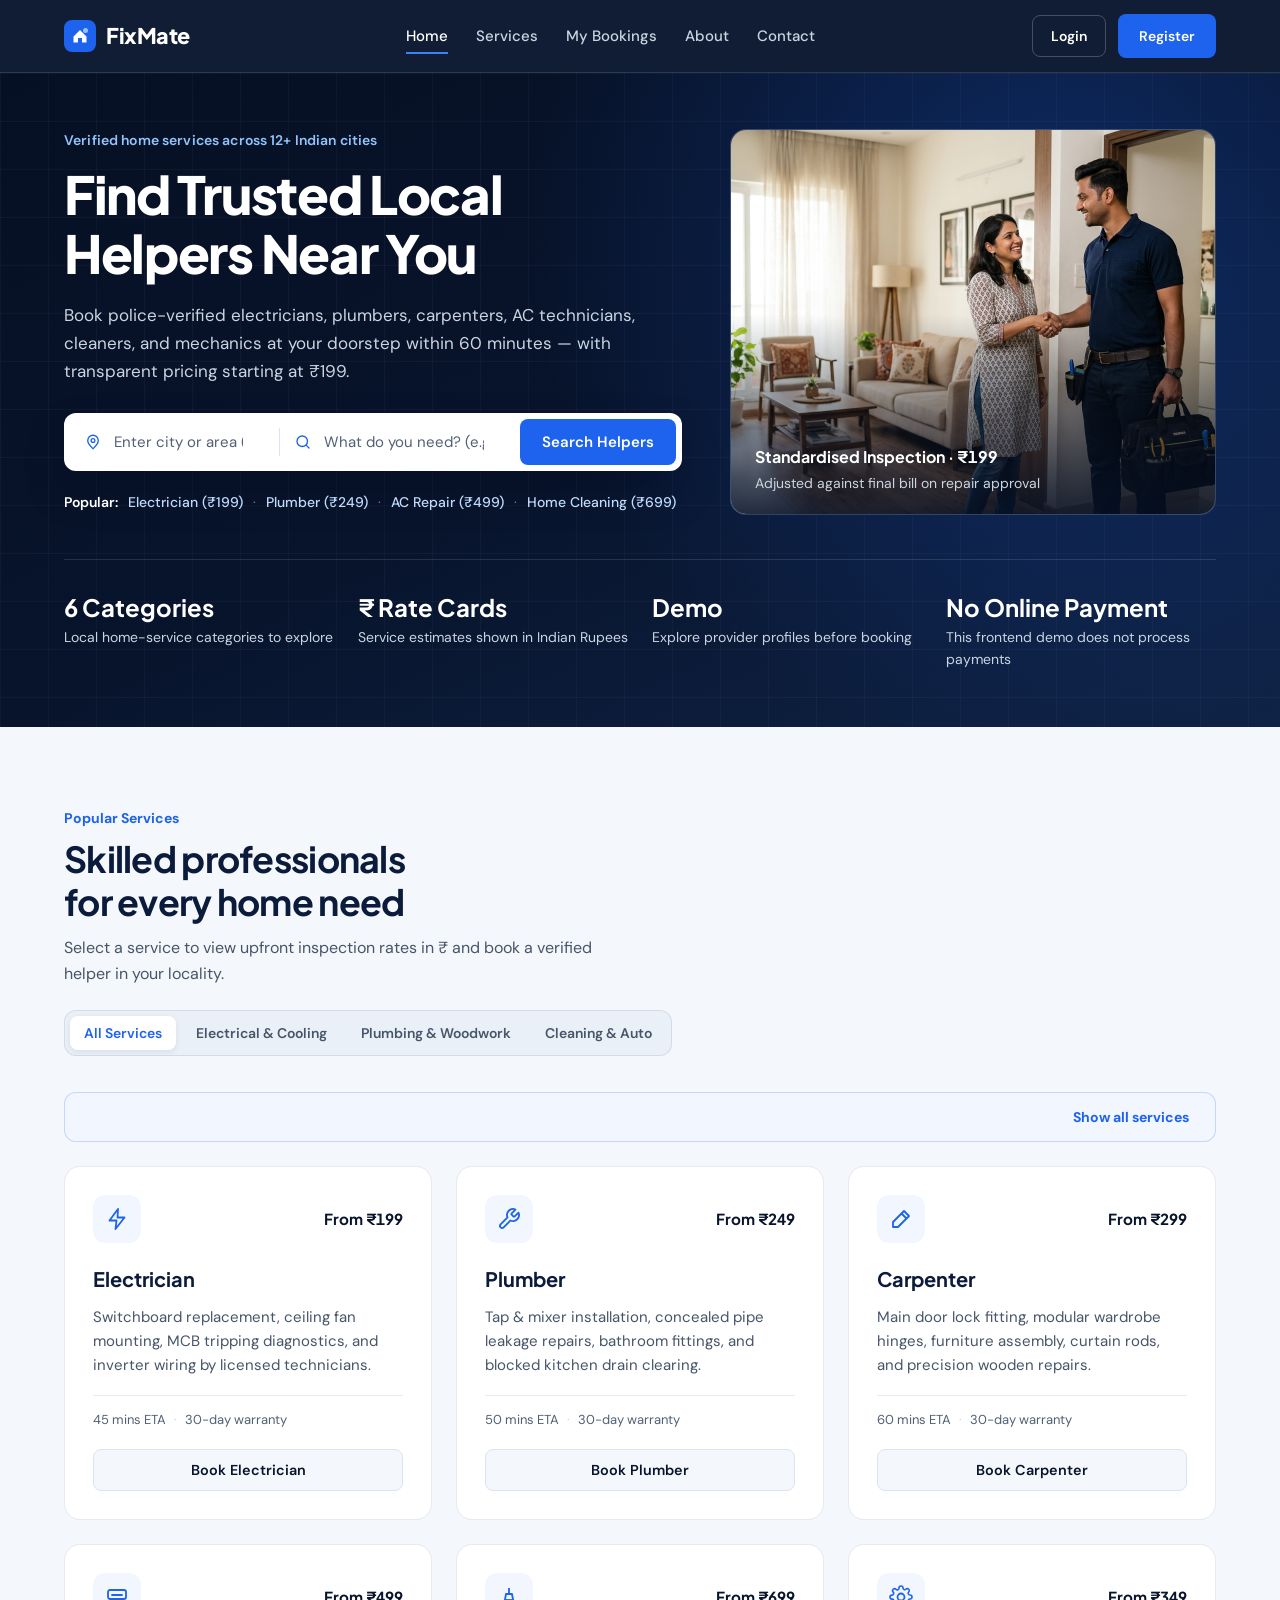
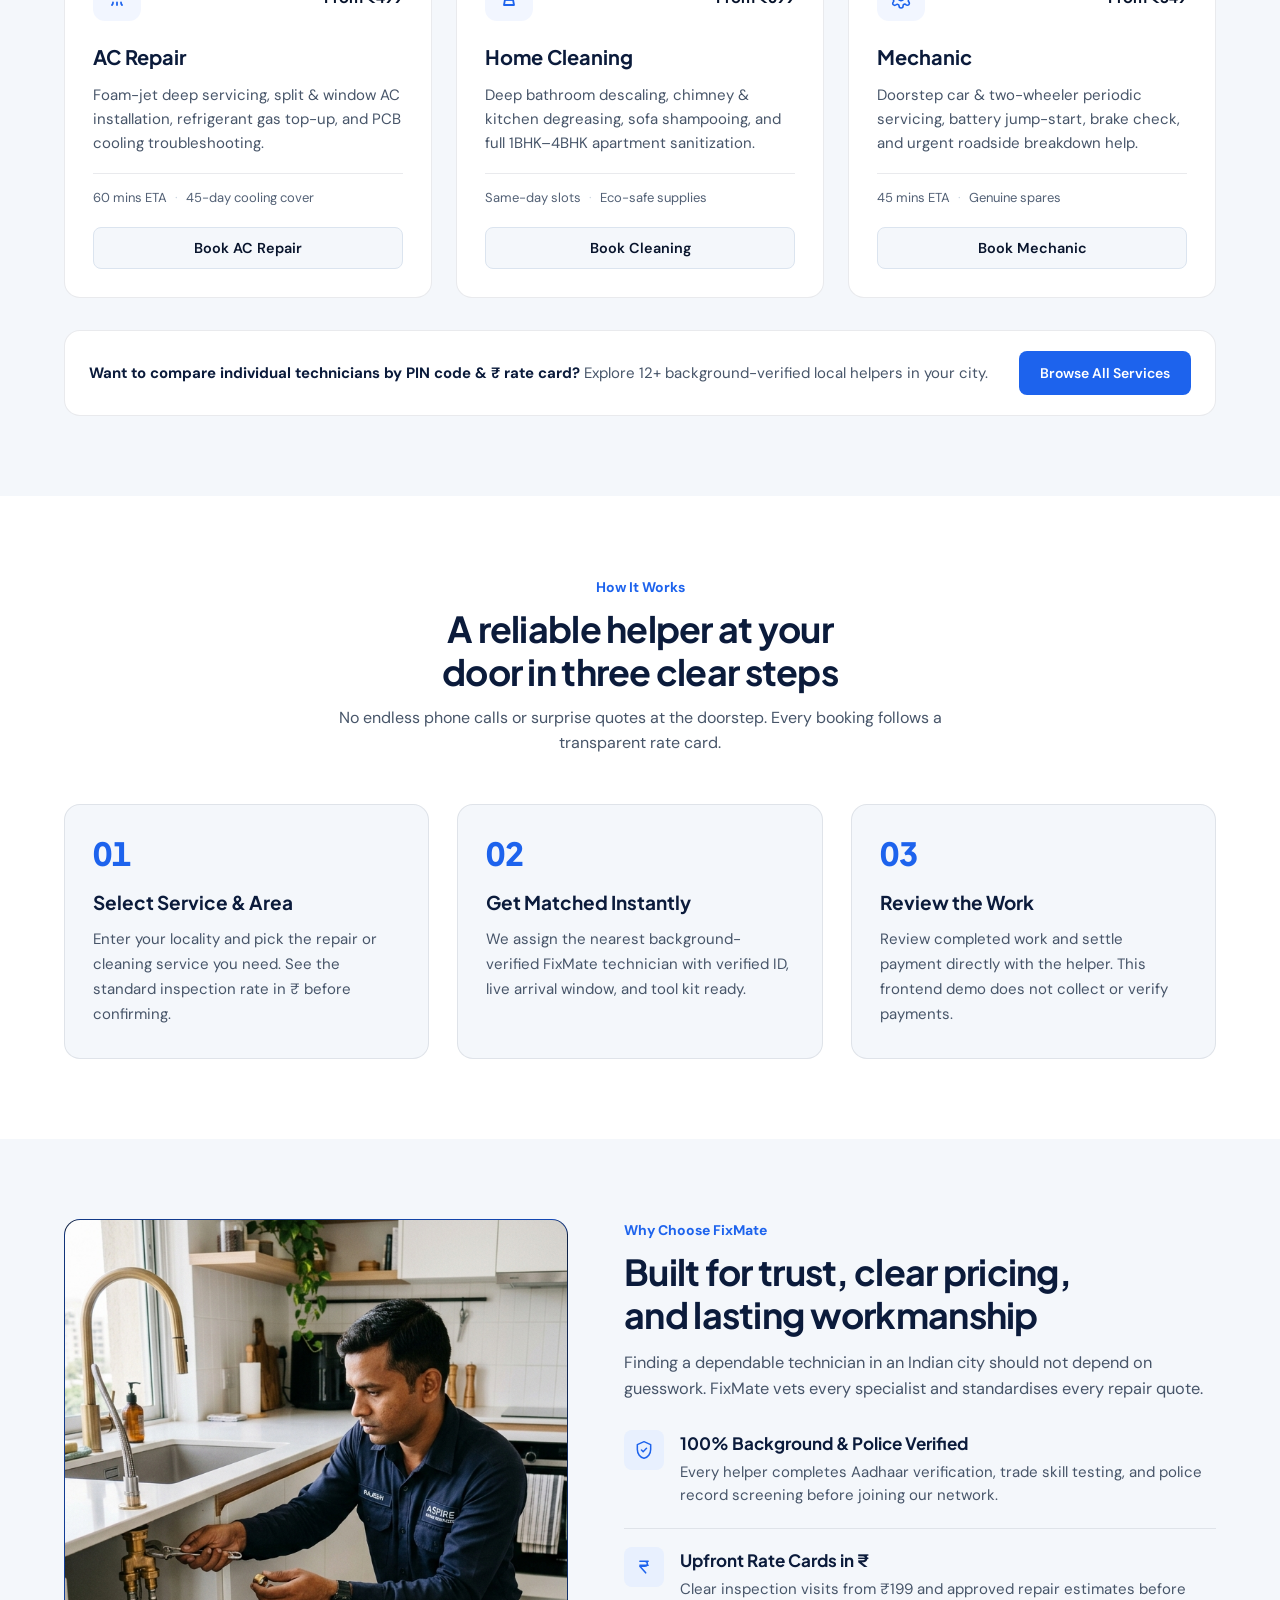
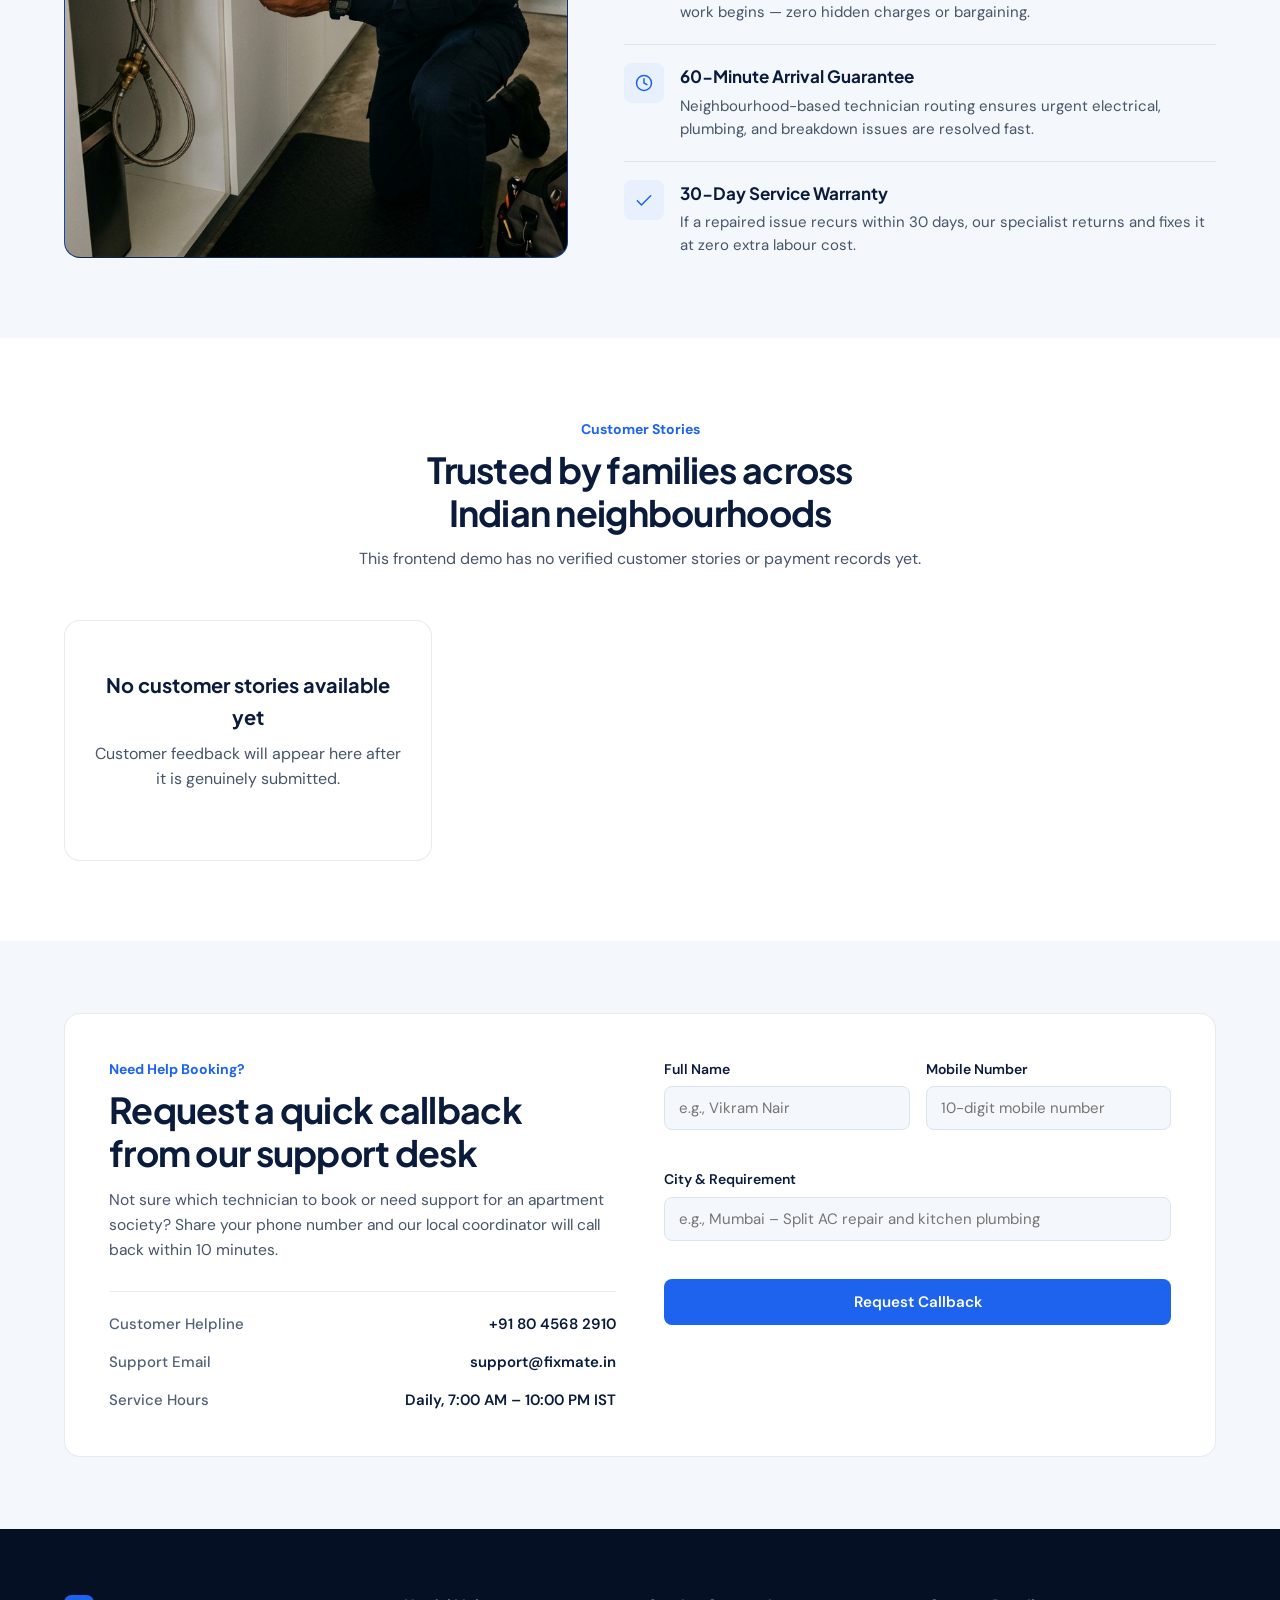
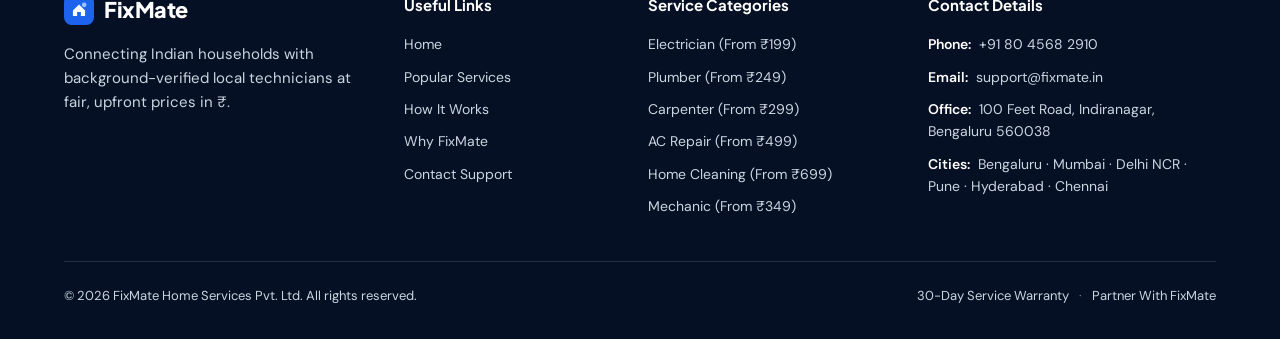
==== commit a6500908: "Updated website design and features" ====
--- a/fixmate-website/index.html
+++ b/fixmate-website/index.html
@@ -240,20 +240,20 @@
           <!-- Full-Width Proof & Metrics Strip -->
           <div class="hero-metrics-strip" aria-label="Platform Trust Highlights">
             <div class="metric-item">
-              <p class="metric-value">48,000+</p>
-              <p class="metric-label">Jobs completed across Indian households</p>
+              <p class="metric-value">6 Categories</p>
+              <p class="metric-label">Local home-service categories to explore</p>
             </div>
             <div class="metric-item">
-              <p class="metric-value">4.8 / 5</p>
-              <p class="metric-label">Average customer rating across 18,400 reviews</p>
+              <p class="metric-value">₹ Rate Cards</p>
+              <p class="metric-label">Service estimates shown in Indian Rupees</p>
             </div>
             <div class="metric-item">
-              <p class="metric-value">45–60 mins</p>
-              <p class="metric-label">Typical doorstep arrival in metro zones</p>
+              <p class="metric-value">Demo</p>
+              <p class="metric-label">Explore provider profiles before booking</p>
             </div>
             <div class="metric-item">
-              <p class="metric-value">30 Days</p>
-              <p class="metric-label">Free rework warranty on every completed job</p>
+              <p class="metric-value">No Online Payment</p>
+              <p class="metric-label">This frontend demo does not process payments</p>
             </div>
           </div>
         </div>
@@ -638,10 +638,10 @@
 
             <article class="step-card">
               <div class="step-number">03</div>
-              <h3 class="step-title">Inspect &amp; Pay Securely</h3>
+              <h3 class="step-title">Review the Work</h3>
               <p class="step-desc">
-                Review the completed work first, then pay via UPI, card, or cash. Every job
-                includes a 30-day service warranty.
+                Review completed work and settle payment directly with the helper. This frontend
+                demo does not collect or verify payments.
               </p>
             </article>
           </div>
@@ -773,99 +773,14 @@
           <div class="section-heading-center">
             <p class="section-eyebrow">Customer Stories</p>
             <h2 class="section-title">Trusted by families across Indian neighbourhoods</h2>
-            <p class="section-description">
-              Real feedback from homeowners who booked FixMate helpers for urgent and routine home
-              maintenance.
-            </p>
+            <p class="section-description">This frontend demo has no verified customer stories or payment records yet.</p>
           </div>
 
           <div class="testimonials-grid">
-            <article class="testimonial-card">
-              <div class="testimonial-rating" aria-label="Rated 5 out of 5 stars">
-                <svg class="stars-svg" width="88" height="16" viewBox="0 0 88 16" fill="none" aria-hidden="true">
-                  <path d="M8 1L10.1 5.3L14.8 6L11.4 9.3L12.2 14L8 11.8L3.8 14L4.6 9.3L1.2 6L5.9 5.3L8 1Z" fill="#1D63ED" />
-                  <path d="M26 1L28.1 5.3L32.8 6L29.4 9.3L30.2 14L26 11.8L21.8 14L22.6 9.3L19.2 6L23.9 5.3L26 1Z" fill="#1D63ED" />
-                  <path d="M44 1L46.1 5.3L50.8 6L47.4 9.3L48.2 14L44 11.8L39.8 14L40.6 9.3L37.2 6L41.9 5.3L44 1Z" fill="#1D63ED" />
-                  <path d="M62 1L64.1 5.3L68.8 6L65.4 9.3L66.2 14L62 11.8L57.8 14L58.6 9.3L55.2 6L59.9 5.3L62 1Z" fill="#1D63ED" />
-                  <path d="M80 1L82.1 5.3L86.8 6L83.4 9.3L84.2 14L80 11.8L75.8 14L76.6 9.3L73.2 6L77.9 5.3L80 1Z" fill="#1D63ED" />
-                </svg>
-                <span class="rating-text">5.0 · AC Repair</span>
-              </div>
-              <blockquote class="testimonial-quote">
-                “Our bedroom split AC stopped cooling right in the middle of May. The FixMate
-                technician reached Indiranagar in 40 minutes, cleaned the coils thoroughly, and the
-                entire service cost ₹599 as quoted upfront.”
-              </blockquote>
-              <div class="testimonial-author">
-                <img
-                  class="author-avatar"
-                  src="assets/images/testimonial-priya.jpg"
-                  alt="Priya Sharma"
-                  referrerpolicy="no-referrer"
-                  loading="lazy"
-                />
-                <div>
-                  <p class="author-name">Priya Sharma</p>
-                  <p class="author-meta">Indiranagar, Bengaluru · Paid ₹599</p>
-                </div>
-              </div>
-            </article>
-
-            <article class="testimonial-card">
-              <div class="testimonial-rating" aria-label="Rated 5 out of 5 stars">
-                <svg class="stars-svg" width="88" height="16" viewBox="0 0 88 16" fill="none" aria-hidden="true">
-                  <path d="M8 1L10.1 5.3L14.8 6L11.4 9.3L12.2 14L8 11.8L3.8 14L4.6 9.3L1.2 6L5.9 5.3L8 1Z" fill="#1D63ED" />
-                  <path d="M26 1L28.1 5.3L32.8 6L29.4 9.3L30.2 14L26 11.8L21.8 14L22.6 9.3L19.2 6L23.9 5.3L26 1Z" fill="#1D63ED" />
-                  <path d="M44 1L46.1 5.3L50.8 6L47.4 9.3L48.2 14L44 11.8L39.8 14L40.6 9.3L37.2 6L41.9 5.3L44 1Z" fill="#1D63ED" />
-                  <path d="M62 1L64.1 5.3L68.8 6L65.4 9.3L66.2 14L62 11.8L57.8 14L58.6 9.3L55.2 6L59.9 5.3L62 1Z" fill="#1D63ED" />
-                  <path d="M80 1L82.1 5.3L86.8 6L83.4 9.3L84.2 14L80 11.8L75.8 14L76.6 9.3L73.2 6L77.9 5.3L80 1Z" fill="#1D63ED" />
-                </svg>
-                <span class="rating-text">5.0 · Plumber</span>
-              </div>
-              <blockquote class="testimonial-quote">
-                “Two local plumbers could not locate our kitchen sink leak. FixMate sent Rajesh, who
-                replaced the worn angle valve cleanly without breaking tiles. Final bill was ₹450
-                via UPI with a 30-day warranty slip.”
-              </blockquote>
-              <div class="testimonial-author">
-                <img
-                  class="author-avatar"
-                  src="assets/images/testimonial-rohan.jpg"
-                  alt="Rohan Deshmukh"
-                  referrerpolicy="no-referrer"
-                  loading="lazy"
-                />
-                <div>
-                  <p class="author-name">Rohan Deshmukh</p>
-                  <p class="author-meta">Kothrud, Pune · Paid ₹450</p>
-                </div>
-              </div>
-            </article>
-
-            <article class="testimonial-card">
-              <div class="testimonial-rating" aria-label="Rated 5 out of 5 stars">
-                <svg class="stars-svg" width="88" height="16" viewBox="0 0 88 16" fill="none" aria-hidden="true">
-                  <path d="M8 1L10.1 5.3L14.8 6L11.4 9.3L12.2 14L8 11.8L3.8 14L4.6 9.3L1.2 6L5.9 5.3L8 1Z" fill="#1D63ED" />
-                  <path d="M26 1L28.1 5.3L32.8 6L29.4 9.3L30.2 14L26 11.8L21.8 14L22.6 9.3L19.2 6L23.9 5.3L26 1Z" fill="#1D63ED" />
-                  <path d="M44 1L46.1 5.3L50.8 6L47.4 9.3L48.2 14L44 11.8L39.8 14L40.6 9.3L37.2 6L41.9 5.3L44 1Z" fill="#1D63ED" />
-                  <path d="M62 1L64.1 5.3L68.8 6L65.4 9.3L66.2 14L62 11.8L57.8 14L58.6 9.3L55.2 6L59.9 5.3L62 1Z" fill="#1D63ED" />
-                  <path d="M80 1L82.1 5.3L86.8 6L83.4 9.3L84.2 14L80 11.8L75.8 14L76.6 9.3L73.2 6L77.9 5.3L80 1Z" fill="#1D63ED" />
-                </svg>
-                <span class="rating-text">5.0 · Electrician</span>
-              </div>
-              <blockquote class="testimonial-quote">
-                “Booked an electrician at 8:30 AM when our main MCB kept tripping during a power
-                cut. Very polite, wore shoe covers, fixed the loose inverter terminal in 25 minutes,
-                and charged only ₹349.”
-              </blockquote>
-              <div class="testimonial-author">
-                <div class="author-monogram" aria-hidden="true">AI</div>
-                <div>
-                  <p class="author-name">Ananya Iyer</p>
-                  <p class="author-meta">Adyar, Chennai · Paid ₹349</p>
-                </div>
-              </div>
-            </article>
+            <div class="empty-services-state">
+              <h3>No customer stories available yet</h3>
+              <p>Customer feedback will appear here after it is genuinely submitted.</p>
+            </div>
           </div>
         </div>
       </section>
@@ -1035,78 +950,6 @@
       </div>
     </footer>
 
-    <!-- Booking Modal -->
-    <div class="modal-backdrop" id="bookingModal" role="dialog" aria-modal="true" aria-labelledby="bookingModalTitle" hidden>
-      <div class="modal-dialog">
-        <div class="modal-header">
-          <div>
-            <p class="modal-eyebrow">Instant Service Request</p>
-            <h2 class="modal-title" id="bookingModalTitle">Book Electrician</h2>
-          </div>
-          <button type="button" class="modal-close-btn" data-close-modal="bookingModal" aria-label="Close booking modal">
-            <svg width="20" height="20" viewBox="0 0 24 24" fill="none" aria-hidden="true">
-              <path d="M6 6L18 18M18 6L6 18" stroke="currentColor" stroke-width="2" stroke-linecap="round" />
-            </svg>
-          </button>
-        </div>
-
-        <form id="bookingForm" class="modal-form" novalidate>
-          <div class="booking-summary-strip">
-            <div>
-              <span class="summary-label">Selected Service</span>
-              <strong id="bookingServiceName">Electrician</strong>
-            </div>
-            <div class="summary-right">
-              <span class="summary-label">Inspection Fee</span>
-              <strong id="bookingServicePrice">₹199</strong>
-            </div>
-          </div>
-
-          <div class="form-field">
-            <label for="bookingLocality">Locality / Address</label>
-            <input type="text" id="bookingLocality" placeholder="e.g., Flat 302, Indiranagar, Bengaluru" required />
-            <span class="field-error" id="bookingLocalityError" aria-live="polite"></span>
-          </div>
-
-          <div class="form-row-two">
-            <div class="form-field">
-              <label for="bookingCustomerName">Your Name</label>
-              <input type="text" id="bookingCustomerName" placeholder="Full name" required />
-              <span class="field-error" id="bookingNameError" aria-live="polite"></span>
-            </div>
-            <div class="form-field">
-              <label for="bookingPhone">Mobile Number</label>
-              <input type="tel" id="bookingPhone" placeholder="10-digit mobile" maxlength="10" required />
-              <span class="field-error" id="bookingPhoneError" aria-live="polite"></span>
-            </div>
-          </div>
-
-          <div class="form-field">
-            <label for="bookingSlot">Preferred Arrival Slot</label>
-            <select id="bookingSlot">
-              <option value="Express (Within 60 mins)">Express (Within 60 mins)</option>
-              <option value="Today, 4:00 PM – 6:00 PM">Today, 4:00 PM – 6:00 PM</option>
-              <option value="Tomorrow, 9:00 AM – 11:00 AM">Tomorrow, 9:00 AM – 11:00 AM</option>
-              <option value="Tomorrow, 11:00 AM – 1:00 PM">Tomorrow, 11:00 AM – 1:00 PM</option>
-            </select>
-          </div>
-
-          <button type="submit" class="btn-primary btn-full">Confirm Booking Request</button>
-        </form>
-
-        <div class="modal-confirmation" id="bookingConfirmation" hidden>
-          <div class="confirmation-icon" aria-hidden="true">
-            <svg width="28" height="28" viewBox="0 0 24 24" fill="none">
-              <path d="M5 13L9 17L19 7" stroke="currentColor" stroke-width="2.2" stroke-linecap="round" stroke-linejoin="round" />
-            </svg>
-          </div>
-          <h3>Booking Request Received</h3>
-          <p id="bookingConfirmText"></p>
-          <button type="button" class="btn-primary btn-full" data-close-modal="bookingModal">Done</button>
-        </div>
-      </div>
-    </div>
-
     <!-- Auth Modal (Login / Register) -->
     <div class="modal-backdrop" id="authModal" role="dialog" aria-modal="true" aria-labelledby="authModalTitle" hidden>
       <div class="modal-dialog">
@@ -1134,7 +977,7 @@
         <form id="authForm" class="modal-form" novalidate>
           <div class="form-field" id="authNameGroup" hidden>
             <label for="authFullName">Full Name</label>
-            <input type="text" id="authFullName" placeholder="e.g., Arjun Mehta" />
+            <input type="text" id="authFullName" placeholder="e.g., Your full name" />
             <span class="field-error" id="authNameError" aria-live="polite"></span>
           </div>
 
@@ -1155,6 +998,7 @@
       </div>
     </div>
 
+    <script type="module" src="js/auth-session.js"></script>
     <script type="module" src="js/main.js"></script>
   </body>
 </html>
